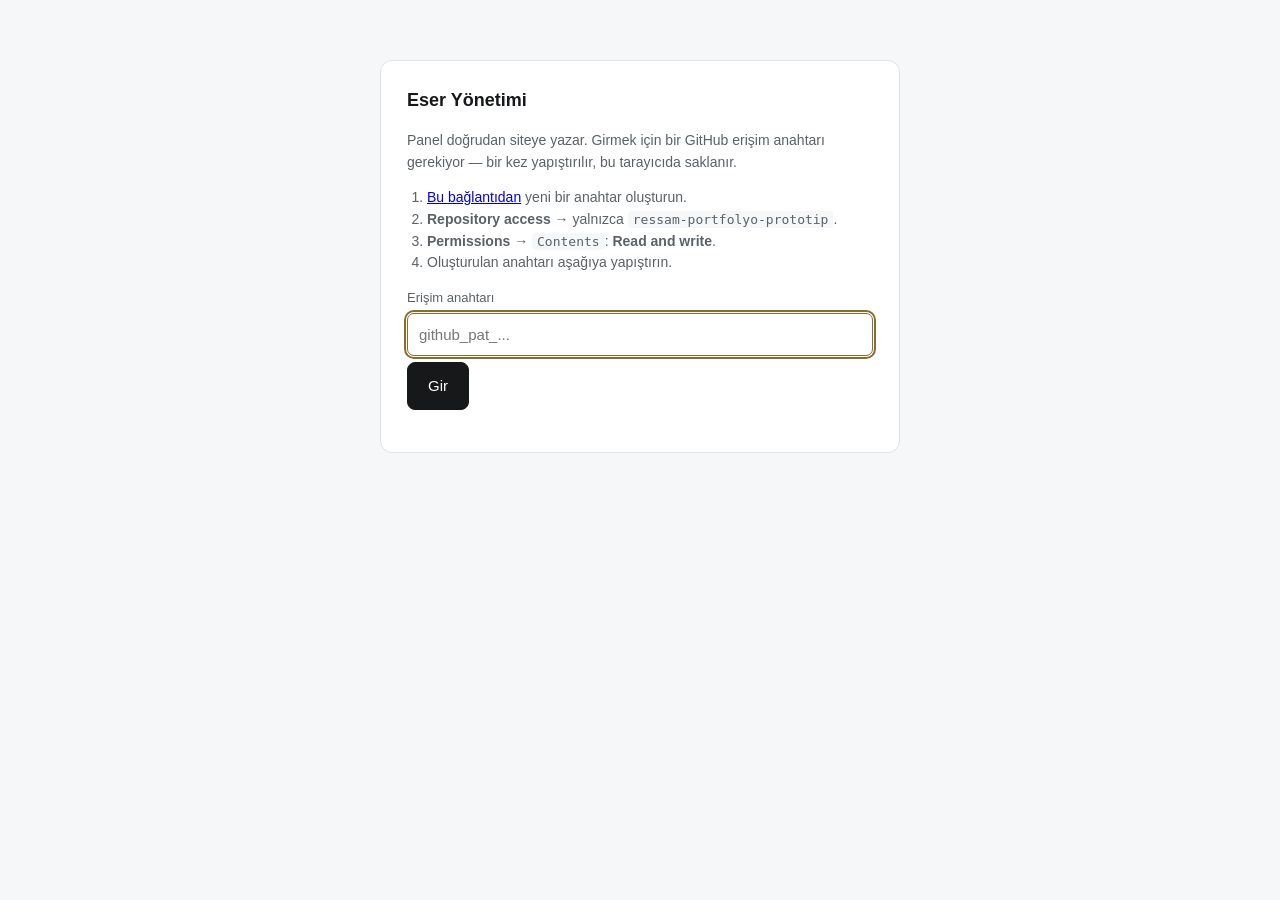
==== panel/index.html @ 83bf3ceb "Site saglam.fr adresine taşındı Ressamın kendi alan adı (LWS'de kayıtlı) GitHub Pages'e bağlandı: DN" ====
<!doctype html>
<html lang="tr">
<head>
<meta charset="utf-8">
<meta name="viewport" content="width=device-width, initial-scale=1">
<meta name="robots" content="noindex, nofollow">
<title>Eser Yönetimi — Cemal Sağlam</title>
<style>
/* ── Yönetim paneli ───────────────────────────────────────────────────────
   Bu bir araç, vitrin değil: sade, okunur, hedefleri iri. Sitenin serif
   dünyasını taklit etmiyor — burada iş yapılıyor.

   Sunucu YOK. Panel doğrudan GitHub'a yazıyor, GitHub Actions siteyi
   derleyip yayınlıyor.

   SİTEYİ BOZMAMA GÜVENCESİ: Kaydedilen veri bozuksa build.py derlemeyi
   durduruyor; Pages son başarılı yayını sunmaya devam ediyor. Yani hatalı
   bir kayıt en fazla "yayınlanmaz", asla "siteyi bozar" olmuyor. */
:root {
  --ink: #16181a; --soft: #5b6166; --line: #dfe3e6; --zemin: #f6f7f8;
  --kart: #ffffff; --vurgu: #2f6b4f; --uyari: #a3401f; --altin: #8a6d2e;
  color-scheme: light;
}
* { box-sizing: border-box; }
body {
  margin: 0; background: var(--zemin); color: var(--ink);
  font: 400 15px/1.55 -apple-system, "Segoe UI", Roboto, Helvetica, Arial, sans-serif;
  -webkit-font-smoothing: antialiased;
}
header {
  position: sticky; top: 0; z-index: 10;
  display: flex; align-items: center; gap: 14px; flex-wrap: wrap;
  padding: 14px clamp(14px, 3vw, 28px);
  background: var(--kart); border-bottom: 1px solid var(--line);
}
header h1 { font-size: 17px; font-weight: 600; margin: 0; }
header .ara { margin-left: auto; display: flex; gap: 10px; align-items: center; }
#durum { font-size: 13px; color: var(--soft); }
/* Yapim damgasi: tarayici eski surumu onbellekten sunarsa hemen belli olsun.
   Bir kez panel eski kodla acildi ve hata mesaji yaniltti. */
#surum { font-size: 11px; color: #9aa1a6; font-variant-numeric: tabular-nums; }
#durum.iyi { color: var(--vurgu); } #durum.kotu { color: var(--uyari); }

.sarmal { display: grid; grid-template-columns: 300px 1fr; gap: 0; min-height: calc(100vh - 60px); }
@media (max-width: 860px) { .sarmal { grid-template-columns: 1fr; } }

/* liste */
aside { border-right: 1px solid var(--line); background: var(--kart); padding: 14px; }
/* "Yeni eser" başlıktaydı, gözden kaçıyordu: bir eseri kaydettikten sonra
   form o eserle dolu kalıyor ve kullanıcı üstüne yazmaya başlıyordu.
   Düğme artık listenin başında, tam genişlikte ve yapışkan. */
/* BOŞ SAYFA — listenin son satırı.
   Önce bunun yerinde "Yeni eser" düğmesi vardı: basınca formu TEMİZLİYORDU.
   O bir yer değiştirme değil, bir silme işlemiydi; ne zaman ne olacağı
   belli olmuyordu. Artık boş sayfa listede duruyor: kayıtlı eserlerle
   arasında hiçbir fark yok, yalnızca henüz kaydedilmemiş. Doldurup
   kaydedince gerçek eser olur ve altında yenisi belirir. */
#liste .bos { position: sticky; bottom: 0; padding-top: 6px; background: var(--kart); }
#liste .bos button {
  border: 1px dashed var(--line); background: var(--kart); color: var(--soft);
}
#liste .bos button:hover { border-color: var(--altin); color: var(--ink); background: #fdf8ee; }
#liste .bos button[aria-current="true"] {
  border-style: solid; border-color: var(--altin); background: #fdf8ee; color: var(--ink);
}
#liste .bos .kutu {
  flex: none; width: 46px; height: 34px; border-radius: 3px;
  display: grid; place-items: center;
  border: 1px dashed var(--line); color: var(--soft);
  font-size: 17px; line-height: 1;
}
#liste .bos button[aria-current="true"] .kutu { border-color: var(--altin); color: var(--altin); }

/* Formun kipi yazıyor: "Yeni eser" mi, "Düzenleniyor: Kıyı" mı.
   Bu satır olmadan iki kip birbirinden ayırt edilemiyordu. */
#kip {
  margin: 0 0 18px; font-size: 13px; font-weight: 600;
  letter-spacing: .04em; color: var(--soft);
}
#kip b { color: var(--ink); font-weight: 600; }
#kip .rozet {
  display: inline-block; margin-right: 9px; padding: 3px 9px; border-radius: 999px;
  font-size: 11px; letter-spacing: .08em;
  background: #eef3ef; color: var(--vurgu); border: 1px solid #d3e3d9;
}
#kip.duzenleme .rozet { background: #fdf8ee; color: var(--altin); border-color: #ecdcb8; }
@media (max-width: 860px) { aside { border-right: 0; border-bottom: 1px solid var(--line); } }
#liste { list-style: none; margin: 10px 0 0; padding: 0; }
#liste li { margin-bottom: 4px; }
#liste button {
  display: flex; gap: 10px; align-items: center; width: 100%; text-align: left;
  font: inherit; padding: 8px; border: 1px solid transparent; border-radius: 8px;
  background: none; cursor: pointer;
}
#liste button:hover { background: var(--zemin); }
#liste button[aria-current="true"] { border-color: var(--altin); background: #fdf8ee; }
#liste img { width: 46px; height: 34px; object-fit: cover; border-radius: 3px; background: var(--line); }
#liste .ad { font-size: 14px; line-height: 1.2; }
#liste .yil { font-size: 12px; color: var(--soft); }

/* DURUM ROZETİ — "kaydettim ama sitede var mı?" sorusu listede cevaplanıyor.
   Ölçüt tahmin değil: yayınlanan site her derlemede eserler.json içine her
   kaydın GIT BLOB SHA'sını yazıyor, panel de aynı değeri depodan alıyor.
   Eşitse eser sitede duran sürümdür; değilse derleme henüz yetişmedi. */
#liste .rozet {
  display: inline-block; margin-top: 5px; padding: 2px 7px; border-radius: 999px;
  font-size: 10px; letter-spacing: .05em; line-height: 1.6;
  border: 1px solid transparent; white-space: nowrap;
}
#liste .r-yayin { background: #eef6f1; color: #1e6b47; border-color: #cfe5d9; }
#liste .r-bekle { background: #fdf6ec; color: #8a6410; border-color: #ecd9b8; }
#liste .r-kayit { background: #fdf1ec; color: #a3401f; border-color: #f0d2c5; }
#liste .r-bos   { background: var(--zemin); color: var(--soft); border-color: var(--line); }

/* form */
main { padding: clamp(16px, 3vw, 32px); max-width: 860px; }
fieldset { border: 1px solid var(--line); border-radius: 10px; background: var(--kart);
           padding: 18px; margin: 0 0 18px; }
legend { font-size: 12px; letter-spacing: .1em; text-transform: uppercase; color: var(--soft); padding: 0 6px; }
.satir { display: grid; grid-template-columns: repeat(auto-fit, minmax(190px, 1fr)); gap: 14px; }
label { display: block; font-size: 13px; color: var(--soft); margin-bottom: 5px; }
label .zorunlu { color: var(--uyari); }
input[type=text], input[type=password], input[type=number], select, textarea {
  width: 100%; font: inherit; padding: 9px 11px;
  border: 1px solid var(--line); border-radius: 7px; background: #fff; color: var(--ink);
}
input:focus, select:focus, textarea:focus { outline: 2px solid var(--altin); outline-offset: 1px; border-color: var(--altin); }
textarea { min-height: 76px; resize: vertical; }
.ipucu { font-size: 12px; color: var(--soft); margin-top: 5px; }

/* gorsel birakma alani */
.birak {
  border: 2px dashed var(--line); border-radius: 10px; padding: 14px;
  display: flex; gap: 14px; align-items: center; cursor: pointer;
  transition: border-color 160ms, background 160ms;
}
.birak:hover, .birak.uzerinde { border-color: var(--altin); background: #fdf8ee; }
.birak img { width: 130px; height: 96px; object-fit: contain; background: var(--zemin); border-radius: 5px; }
.birak .yazi { font-size: 13px; color: var(--soft); }
.birak input[type=file] { display: none; }

.dugmeler { display: flex; gap: 10px; flex-wrap: wrap; align-items: center; margin-top: 6px; }
button.eylem {
  font: inherit; font-weight: 500; padding: 11px 20px; border-radius: 8px;
  border: 1px solid var(--ink); background: var(--ink); color: #fff; cursor: pointer;
}
button.eylem[disabled] { opacity: .45; cursor: default; }
button.ikincil { background: #fff; color: var(--ink); }
button.tehlike { background: #fff; color: var(--uyari); border-color: #e2c3b8; margin-left: auto; }

#giris { max-width: 520px; margin: 60px auto; padding: 26px; background: var(--kart);
         border: 1px solid var(--line); border-radius: 12px; }
#giris h2 { margin-top: 0; font-size: 18px; }
#giris ol { padding-left: 20px; color: var(--soft); font-size: 14px; }
#giris code { background: var(--zemin); padding: 1px 5px; border-radius: 4px; font-size: 13px; }
.gizli { display: none !important; }

/* Olcu/gorsel oran uyarisi. Sessiz YANLIS OLCU en pahali hata: kunyede
   yazan cm koleksiyonerin okudugu bir iddia. (Once sebebi sessiz kirpmaydi;
   galeri artik kirpmiyor, uyarinin anlami degisti.) */
#oran-uyari {
  grid-column: 1 / -1; margin-top: 4px;
  padding: 12px 14px; border-radius: 8px; font-size: 13.5px; line-height: 1.5;
  background: #fdf6ec; border: 1px solid #ecd9b8; color: #6d4c14;
}
#oran-uyari b { color: #5a3d0c; }
#oran-uyari .dugmeler button { padding: 7px 13px; font-size: 13px; }

/* Kurulum penceresi — şifreli girişi PANELDEN kurmak için.
   Bunun terminalden yapılması gerekiyordu (Cloudflare hesabı, wrangler,
   dört gizli değer); kurulumun kendisi işin en zor parçası hâline gelmişti.
   Artık burada: kullanıcı adı + şifre yaz, Kur'a bas. */
#kurulum {
  border: 1px solid var(--line); border-radius: 12px; padding: 0;
  width: min(460px, 92vw); background: var(--kart); color: var(--ink);
}
#kurulum::backdrop { background: rgba(22,24,26,.42); }
#kurulum .ic { padding: 24px; }
#kurulum h3 { margin: 0 0 6px; font-size: 17px; }
#kurulum p { color: var(--soft); font-size: 13.5px; line-height: 1.6; margin: 0 0 16px; }
#kurulum label { margin-top: 12px; }
#kurulum .dugmeler { margin-top: 20px; }
#kurulum .sonuc { margin-top: 14px; font-size: 13.5px; line-height: 1.6; }
#kurulum .sonuc.iyi { color: var(--vurgu); }
#kurulum .sonuc.kotu { color: var(--uyari); }
#kurulum .not {
  margin-top: 16px; padding: 11px 13px; border-radius: 8px; font-size: 12.5px;
  line-height: 1.55; background: #fdf6ec; border: 1px solid #ecd9b8; color: #6d4c14;
}
#kurulum-ac { font-size: 13px; color: var(--soft); text-decoration: underline; cursor: pointer; }
#kurulum-ac:hover { color: var(--ink); }

#kayit-bilgi {
  margin-top: 14px; padding: 12px 14px; border-radius: 8px; font-size: 14px;
  background: #eef6f1; border: 1px solid #cfe5d9; color: #1e4d38;
}
#kayit-bilgi.kotu { background: #fdf1ec; border-color: #f0d2c5; color: #8a3618; }
#kayit-bilgi .dugmeler { margin-top: 11px; }
#kayit-bilgi button { padding: 8px 14px; font-size: 13px; }
</style>
</head>
<body>

<!-- ── giriş ───────────────────────────────────────────────────────────── -->
<section id="giris">
  <h2>Eser Yönetimi</h2>
  <p id="giris-aciklama" style="color:var(--soft);font-size:14px"></p>
  <!-- Şifreyle giriş. Sunucu kuruluysa (bkz. sunucu/OKUBENI.md) varsayılan
       yol budur: GitHub anahtarı sunucuda kalır, buraya hiç inmez. -->
  <form id="giris-sifre" class="gizli">
    <label for="kullanici">Kullanıcı adı</label>
    <input type="text" id="kullanici" autocomplete="username"
           autocapitalize="none" autocorrect="off" spellcheck="false">
    <label for="sifre" style="margin-top:13px">Şifre</label>
    <input type="password" id="sifre" autocomplete="current-password">
    <div class="dugmeler"><button type="submit" class="eylem">Gir</button></div>
  </form>

  <!-- Anahtarla giriş. Sunucu yoksa tek yol; varsa da yedek kapı olarak
       duruyor — Worker'a bir şey olursa site yönetilemez kalmasın. -->
  <form id="giris-anahtar" class="gizli">
    <ol>
      <li><a href="https://github.com/settings/personal-access-tokens/new" target="_blank" rel="noopener">Bu bağlantıdan</a> yeni bir anahtar oluşturun.</li>
      <li><b>Repository access</b> → yalnızca <code>ressam-portfolyo-prototip</code>.</li>
      <li><b>Permissions</b> → <code>Contents</code>: <b>Read and write</b>.</li>
      <li>Oluşturulan anahtarı aşağıya yapıştırın.</li>
    </ol>
    <label for="jeton">Erişim anahtarı</label>
    <input type="text" id="jeton" placeholder="github_pat_..." autocomplete="off" spellcheck="false">
    <div class="dugmeler"><button type="submit" class="eylem">Gir</button></div>
  </form>

  <div id="giris-hata" class="ipucu" style="color:var(--uyari)"></div>
  <p class="ipucu" style="margin-top:16px"><a href="#" id="kip-degis"></a></p>
</section>

<!-- ── panel ───────────────────────────────────────────────────────────── -->
<div id="panel" class="gizli">
<header>
  <h1>Eser Yönetimi</h1>
  <div class="ara">
    <span id="surum" title="Yüklü panel sürümü">__YAPIM__</span>
    <span id="durum"></span>
    <a id="kurulum-ac" class="gizli" href="#">Şifreli giriş kur</a>
    <button class="eylem ikincil" id="cik">Çık</button>
  </div>
</header>

<dialog id="kurulum">
  <form class="ic" method="dialog" id="kurulum-form">
    <h3>Şifreli giriş kur</h3>
    <p>Bundan sonra panele <b>kullanıcı adı ve şifreyle</b> girilir; erişim
       anahtarı istenmez. Anahtar şifrelenip sitenin yanında saklanır, çözmek
       için şifre gerekir.</p>

    <label for="k-kullanici">Kullanıcı adı</label>
    <input type="text" id="k-kullanici" autocomplete="off" autocapitalize="none"
           spellcheck="false" placeholder="cemalsaglam">

    <label for="k-sifre">Şifre</label>
    <input type="password" id="k-sifre" autocomplete="new-password">

    <label for="k-sifre2">Şifre (tekrar)</label>
    <input type="password" id="k-sifre2" autocomplete="new-password">

    <div class="not">Bu şifreyi bilen siteye eser ekleyebilir, silebilir.
      Kısa gösterimler için <code>demo1234</code> yeter; işi devrederken
      dört beş kelimelik bir parola kullanın.</div>

    <div class="dugmeler">
      <button type="submit" class="eylem" id="k-kur">Kur ve yayınla</button>
      <button type="button" class="eylem ikincil" id="k-kapat">Vazgeç</button>
    </div>
    <div class="sonuc" id="k-sonuc"></div>
  </form>
</dialog>

<div class="sarmal">
  <aside>
    <div class="ipucu" id="liste-basligi">Eserler</div>
    <ul id="liste"></ul>
  </aside>

  <main>
    <form id="form" autocomplete="off">
      <h2 id="kip"></h2>
      <fieldset>
        <legend>Görseller</legend>
        <div class="satir">
          <div>
            <label>Eser görseli <span class="zorunlu">*</span></label>
            <label class="birak" id="birak-eser">
              <img id="onizleme-eser" alt="">
              <span class="yazi">Fotoğrafı buraya sürükleyin<br>ya da tıklayıp seçin</span>
              <input type="file" id="dosya-eser" accept="image/*">
            </label>
            <div class="ipucu">Düz reprodüksiyon. Galeride, ana sayfada ve künyede bu
              kullanılır; kırpılmadan, kendi oranında.</div>
          </div>
          <div>
            <label>Ortam görseli</label>
            <label class="birak" id="birak-ortam">
              <img id="onizleme-ortam" alt="">
              <span class="yazi">İsteğe bağlı<br>Smartist maketi</span>
              <input type="file" id="dosya-ortam" accept="image/*">
            </label>
            <div class="ipucu">Eserin ev ortamındaki hâli — Smartist maketi.
              <b>Artık yalnızca menü önizlemesinde ve "Bütün eserler" kartında</b>
              görünüyor; galeri ızgarası düz tablo gösteriyor (müşteri kararı).
              Kırpılmaz, olduğu gibi durur; en iyi duran oran <b>yatay ya da kare</b>
              (16:9, 1:1). Dikey de çalışır, yalnızca küçük kalır.
              <b>Ücretsiz sürüm filigran basıyor</b>, siteye öyle çıkar. Video dışa
              aktarımları yüklenemez.</div>
          </div>
        </div>
      </fieldset>

      <fieldset>
        <legend>Künye</legend>
        <div class="satir">
          <div style="grid-column:1/-1">
            <label for="baslik">Eser adı <span class="zorunlu">*</span></label>
            <input type="text" id="baslik" required>
            <div class="ipucu">Bu ad hiçbir dilde çevrilmez — bir isimdir. Yabancı dillerde altına açıklayıcı karşılığı düşer.</div>
          </div>
          <div>
            <label for="seri">Seri <span class="zorunlu">*</span></label>
            <select id="seri" required></select>
          </div>
          <div>
            <label for="yil">Yıl</label>
            <input type="number" id="yil" min="1900" max="2100" required>
          </div>
          <div>
            <label for="yukseklik">Yükseklik (cm)</label>
            <input type="number" id="yukseklik" min="1" max="1000" required>
          </div>
          <div>
            <label for="genislik">Genişlik (cm)</label>
            <input type="number" id="genislik" min="1" max="1000" required>
          </div>
          <div>
            <label for="durumu">Durum</label>
            <select id="durumu" required></select>
          </div>
          <div id="oran-uyari" class="gizli"></div>
          <div>
            <label for="yer">Galeride sırası</label>
            <select id="yer"></select>
            <div class="ipucu">Galeri ızgarasında kaçıncı sırada duracağı. Numaraları panel
              kendisi veriyor — iki eser aynı sıraya düşemez. (Eskiden 3B sergi
              duvarındaki yeriydi; o sayfa kalktı, sıra galeride geçerli.)</div>
          </div>
        </div>
      </fieldset>

      <fieldset id="alan-koleksiyon">
        <legend>Koleksiyon</legend>
        <div class="satir">
          <div><label for="kol-ad">Koleksiyon adı</label><input type="text" id="kol-ad"></div>
          <div><label for="kol-yil">Edinme yılı</label><input type="number" id="kol-yil" min="1900" max="2100"></div>
        </div>
        <div class="ipucu">Yalnızca durum “koleksiyonda” ya da “ayrıldı” ise doldurun.</div>
      </fieldset>

      <fieldset>
        <legend>Sanatçı notu</legend>
        <div>
          <label for="not-tr">Türkçe</label>
          <textarea id="not-tr"></textarea>
        </div>
        <div class="satir" style="margin-top:14px">
          <div>
            <label for="not-en">İngilizce</label>
            <textarea id="not-en"></textarea>
            <label for="gloss-en" style="margin-top:10px">Eser adının İngilizce karşılığı</label>
            <input type="text" id="gloss-en" placeholder="örn. The Ridge">
          </div>
          <div>
            <label for="not-fr">Fransızca</label>
            <textarea id="not-fr"></textarea>
            <label for="gloss-fr" style="margin-top:10px">Eser adının Fransızca karşılığı</label>
            <input type="text" id="gloss-fr" placeholder="örn. La crête">
          </div>
        </div>
      </fieldset>

      <div class="dugmeler">
        <button type="submit" class="eylem" id="kaydet">Kaydet ve yayınla</button>
        <button type="button" class="eylem ikincil" id="vazgec">Vazgeç</button>
        <button type="button" class="eylem tehlike gizli" id="sil">Eseri sil</button>
      </div>
      <div id="kayit-bilgi" class="gizli"></div>
    </form>
  </main>
</div>
</div>

<script>
'use strict';
const DEPO = 'srdrakncix/ressam-portfolyo-prototip';
const ESER_YOL = 'icerik/eserler';
const GORSEL_YOL = 'icerik/gorseller';
const SITE = 'https://saglam.fr';
const EN_BUYUK = 2000;          // yuklenen fotograf bu boyuta indirilir

const $ = (s) => document.querySelector(s);
/* İKİ GİRİŞ YOLU:
   - oturum : giriş sunucusundan alınan süreli jeton (kullanıcı adı + şifre).
              GitHub anahtarı sunucuda kalıyor, buraya hiç inmiyor.
   - jeton  : GitHub anahtarının kendisi (geliştirici yolu / sunucu yoksa).
   Aynı anda yalnızca biri dolu olur. */
let SUNUCU = '';
let oturum = '';
let jeton = '';
let panelAcik = false;      /* giris ekrani gecildi mi */
let kilit = null;           /* panel/kilit.json — sunucusuz sifreli giris */
let secenekler = { seriler: [], durumlar: [] };
let eserler = [];               // {slug, sha, veri}
let acikSlug = null;            // duzenlenen eser (yeni ise null)
let yeniEserDosya = null, yeniOrtamDosya = null;
/* Seçilen dosyanın önizleme adresi. Serbest bırakılmazsa her yükleme
   tarayıcıda bir kopya bırakıyordu; ayrıca eserler arasında gezinirken
   bir öncekinin fotoğrafı ekranda kalabiliyordu. */
let onizURL = { eser: '', ortam: '' };
/* Bu oturumda kaydedilen eserler: sitedeki görselleri henüz eski, önbellek
   kırılmadan düzenlemeye dönünce ESKİ fotoğraf geliyordu. */
const tazelenen = {};
/* Formda kaydedilmemiş bir şey var mı. Geçişler bunun için soruyor. */
let kirli = false;
/* Sitede DURAN sürüm: {slug: git blob sha}. null = okunamadı (yerelde açılmış
   ya da site henüz yayınlanmamış). */
let yayindaki = null;

/* ── GitHub ────────────────────────────────────────────────────────────── */
async function gh(yol, secim = {}) {
  /* Sondaki egik cizgi onemli: .../repos/sahip/depo/ adresi tarayicida
     "Failed to fetch" ile dusuyor (olculdu — ayni istek egik cizgisiz
     HTTP 401 donuyor, yani sunucuya ulasiyor). Bos yol icin egik cizgi
     eklenmemeli. */
  let adres, basliklar;
  if (oturum) {
    /* Sunucu yolu. GitHub'a özgü başlıklar GÖNDERİLMİYOR: CORS ön-uçuşunda
       izinli başlık listesi Authorization + Content-Type ile sınırlı, onları
       eklemek isteği kapıda düşürür. Sunucu kendi tarafında ekliyor. */
    adres = SUNUCU + (yol ? '/gh/' + yol : '/gh');
    basliklar = { Authorization: 'Bearer ' + oturum, 'Content-Type': 'application/json' };
  } else {
    const taban = 'https://api.github.com/repos/' + DEPO;
    adres = yol ? taban + '/' + yol : taban;
    basliklar = {
      Authorization: 'Bearer ' + jeton,
      Accept: 'application/vnd.github+json',
      'X-GitHub-Api-Version': '2022-11-28',
    };
  }
  let y;
  try {
    y = await fetch(adres, {
    ...secim,
    headers: { ...basliklar, ...(secim.headers || {}) },
    });
  } catch (e) {
    /* Ag katmani hatasi: yanlis adres, engelleyici eklenti ya da baglanti.
       Yetki hatasindan ayirt edilebilsin diye ayri mesaj. */
    throw new Error("GitHub sunucusuna ulasilamadi (" + e.message + "). " +
                    "Baglantinizi ve reklam engelleyici eklentileri kontrol edin.");
  }
  if (!y.ok) {
    const m = await y.text();
    /* Sunucu yolunda 401 = oturum süresi doldu. Kullanıcıyı belirsiz bir
       hatayla baş başa bırakmak yerine doğrudan giriş ekranına al. */
    if (oturum && y.status === 401 && panelAcik)
      cikis('Oturum süresi doldu, tekrar girin.');
    throw new Error(y.status + ' ' + (m.slice(0, 180) || y.statusText));
  }
  return y.status === 204 ? null : y.json();
}

/* TEK COMMIT: bir kaydetme = bir commit = bir derleme.
   Eskiden her dosya ayri yaziliyordu (gorsel, ortam, kunye) — uc commit, uc
   derleme kuyrugu ve arada siteyi yarim goren bir an. Git Data API ile hepsi
   tek agacta: ya tamami yayina girer ya hicbiri. */
async function tekCommit(dosyalar, mesaj) {
  const ref = await gh('git/ref/heads/main');
  const eski = ref.object.sha;
  const temel = await gh('git/commits/' + eski);

  const girdiler = [];
  for (const d of dosyalar) {
    let bsha = null;                    // null = bu yolu agactan sil
    if (!d.sil) {
      const govde = ('base64' in d)
        ? { content: d.base64, encoding: 'base64' }
        : { content: d.metin, encoding: 'utf-8' };
      bsha = (await gh('git/blobs', { method: 'POST', body: JSON.stringify(govde) })).sha;
    }
    girdiler.push({ path: d.yol, mode: '100644', type: 'blob', sha: bsha });
  }

  const agac = await gh('git/trees', { method: 'POST', body: JSON.stringify(
    { base_tree: temel.tree.sha, tree: girdiler }) });
  const yeni = await gh('git/commits', { method: 'POST', body: JSON.stringify(
    { message: mesaj, tree: agac.sha, parents: [eski] }) });
  await gh('git/refs/heads/main', { method: 'PATCH', body: JSON.stringify({ sha: yeni.sha }) });
  return yeni.sha;
}

/* Baslik ve slug dogrudan innerHTML'e giriyordu; tirnak iceren bir eser adi
   listeyi bozardi. */
function kacir(x) {
  return String(x == null ? '' : x).replace(/[&<>"]/g, (c) =>
    ({ '&': '&amp;', '<': '&lt;', '>': '&gt;', '"': '&quot;' }[c]));
}

/* ── yardimcilar ───────────────────────────────────────────────────────── */
function slugla(s) {
  const tr = { 'ı': 'i', 'İ': 'i', 'ş': 's', 'Ş': 's', 'ğ': 'g', 'Ğ': 'g',
               'ü': 'u', 'Ü': 'u', 'ö': 'o', 'Ö': 'o', 'ç': 'c', 'Ç': 'c' };
  return String(s).split('').map((c) => tr[c] || c).join('')
    .normalize('NFKD').replace(/[̀-ͯ]/g, '')
    .replace(/[^A-Za-z0-9]+/g, '-').replace(/^-+|-+$/g, '').toLowerCase();
}

/* Fotograf tarayicida kucultuluyor: telefon fotografi 8 MB gelebiliyor ve
   depoyu sisiriyor. 2000 px yeterli — site zaten 1686 px uretiyor. */
async function kucult(dosya) {
  const bmp = await createImageBitmap(dosya);
  const k = Math.min(1, EN_BUYUK / Math.max(bmp.width, bmp.height));
  const c = document.createElement('canvas');
  c.width = Math.round(bmp.width * k);
  c.height = Math.round(bmp.height * k);
  c.getContext('2d').drawImage(bmp, 0, 0, c.width, c.height);
  const blob = await new Promise((r) => c.toBlob(r, 'image/webp', 0.88));
  bmp.close && bmp.close();
  return blob;
}

function base64le(blob) {
  return new Promise((c, h) => {
    const f = new FileReader();
    f.onload = () => c(String(f.result).split(',')[1]);
    f.onerror = h;
    f.readAsDataURL(blob);
  });
}

function onizBirak(hangi) {
  if (!onizURL[hangi]) return;
  try { URL.revokeObjectURL(onizURL[hangi]); } catch (e) {}
  onizURL[hangi] = '';
}

/* Sitedeki görselin adresi. Bu oturumda kaydedilmişse önbellek kırılıyor —
   yoksa yeni yüklenen fotoğraf yerine eskisi görünüyor. */
function varlikAdresi(ad, slug) {
  return SITE + '/assets/' + ad + '.webp' +
         (tazelenen[slug] ? '?v=' + tazelenen[slug] : '');
}

function kipYaz(slug) {
  const k = $('#kip');
  if (!k) return;
  if (slug) {
    const e = eserler.find((x) => x.slug === slug);
    k.className = 'duzenleme';
    k.innerHTML = '<span class="rozet">DÜZENLENİYOR</span><b>' +
                  kacir(e ? e.veri.baslik : slug) + '</b>';
  } else {
    k.className = '';
    k.innerHTML = '<span class="rozet">BOŞ SAYFA</span>Doldurup kaydedin; ' +
                  'listenin sonunda yenisi açılır.';
  }
}

function durumYaz(m, sinif) {
  const d = $('#durum');
  d.textContent = m || '';
  d.className = sinif || '';
}

/* Kaydetme bittiğinde bir sonraki adım belli olsun: form o eserle dolu
   kalıyor (ne kaydettiğini görebilesin diye), ama buradan tek tıkla boş
   forma geçiliyor. */
function bitisDugmesi() {
  const b = $('#kayit-bilgi');
  if (!b || b.querySelector('.dugmeler')) return;
  const kutu = document.createElement('div');
  kutu.className = 'dugmeler';
  const dg = document.createElement('button');
  dg.type = 'button';
  dg.className = 'eylem ikincil';
  dg.textContent = '＋ Başka bir eser ekle';
  dg.addEventListener('click', () => gecis(null));
  kutu.appendChild(dg);
  b.appendChild(kutu);
}

function bilgiYaz(m, kotu) {
  const b = $('#kayit-bilgi');
  b.innerHTML = m;
  b.classList.remove('gizli');
  b.classList.toggle('kotu', !!kotu);
}

/* ── yukleme ───────────────────────────────────────────────────────────── */
/* Yayınlanan sitenin parmak izleri. yayinla.py her derlemede yazıyor. */
async function yayindakileriOku() {
  try {
    const y = await fetch('../eserler.json?t=' + Date.now(), { cache: 'no-store' });
    yayindaki = y.ok ? await y.json() : null;
  } catch (e) { yayindaki = null; }
}

/* Bir eserin durumu: kaydedilmemiş / yayında / yayınlanıyor. */
function durumRozeti(e) {
  if (e.slug === acikSlug && kirli) return ['r-kayit', 'KAYDEDİLMEDİ'];
  if (!yayindaki) return ['r-bekle', 'KAYDEDİLDİ'];
  return yayindaki[e.slug] === e.sha ? ['r-yayin', 'YAYINDA']
                                     : ['r-bekle', 'YAYINLANIYOR'];
}

async function eserleriYukle() {
  durumYaz('Yükleniyor…');
  await yayindakileriOku();
  let liste = [];
  try {
    liste = await gh('contents/' + ESER_YOL);
  } catch (e) {
    if (!String(e).includes('404')) throw e;
  }
  const json = liste.filter((f) => f.name.endsWith('.json'));
  eserler = await Promise.all(json.map(async (f) => {
    const y = await fetch(f.download_url, { cache: 'no-store' });
    return { slug: f.name.replace(/\.json$/, ''), sha: f.sha, veri: await y.json() };
  }));
  eserler.sort((a, b) => (a.veri.sira || 999) - (b.veri.sira || 999));
  listeCiz();
  durumYaz(eserler.length + ' eser', 'iyi');
}

function listeCiz() {
  const u = $('#liste');
  u.innerHTML = '';
  eserler.forEach((e, i) => {
    const li = document.createElement('li');
    const b = document.createElement('button');
    b.type = 'button';
    b.setAttribute('aria-current', String(e.slug === acikSlug));
    /* Numara listede DURUYOR: duvardaki sirayi gormeden "nereye asilsin"
       secmek korlemesine oluyordu. */
    b.innerHTML = '<img src="' + SITE + '/assets/' + kacir(e.slug) + '.webp" alt="" loading="lazy">' +
      '<span><span class="ad">' + (i + 1) + '. ' + kacir(e.veri.baslik) + '</span><br>' +
      '<span class="yil">' + kacir(e.veri.yil || '') + ' · ' + (e.veri.olcu ? kacir(e.veri.olcu.yukseklik_cm + '×' + e.veri.olcu.genislik_cm + ' cm') : '') + '</span>' +
      '<br><span class="rozet ' + durumRozeti(e)[0] + '">' + durumRozeti(e)[1] + '</span></span>';
    b.addEventListener('click', () => gecis(e.slug));
    li.appendChild(b);
    u.appendChild(li);
  });

  /* Listenin son satırı HER ZAMAN boş sayfa. Kayıtlı eserlerden tek farkı
     henüz kaydedilmemiş olması; aralarında gezinmek aynı şey. */
  const li = document.createElement('li');
  li.className = 'bos';
  const b = document.createElement('button');
  b.type = 'button';
  b.setAttribute('aria-current', String(acikSlug === null));
  const bosRozet = (acikSlug === null && kirli)
    ? '<span class="rozet r-kayit">KAYDEDİLMEDİ</span>'
    : '<span class="rozet r-bos">BOŞ SAYFA</span>';
  b.innerHTML = '<span class="kutu">＋</span>' +
    '<span><span class="ad">' + (eserler.length + 1) + '. Yeni eser</span><br>' +
    bosRozet + '</span>';
  b.addEventListener('click', () => gecis(null));
  li.appendChild(b);
  u.appendChild(li);

  yerleriKur();
}

/* GEÇİŞ — eserler ve boş sayfa arasında dolaşmanın tek kapısı.
   Hiçbir geçiş "temizleme" değil; yalnızca yer değiştirme. Kaydedilmemiş
   bir şey varsa sessizce kaybolmasın diye önce soruluyor. */
function gecis(slug) {
  if (kirli && !confirm('Bu sayfada kaydedilmemiş değişiklikler var. Kaydetmeden geçilsin mi?')) return;
  if (slug) formaDoldur(slug); else bosSayfa();
}

/* Sira listesi: numaraya gore, esitlikte slug'a gore. Depoda ayni numaradan
   iki tane bulunabiliyor (elle duzenleme, eski kayitlar); sonuc yine de
   kararli olsun. */
function sirala(liste) {
  return liste.slice().sort((a, b) =>
    ((a.veri.sira || 999) - (b.veri.sira || 999)) || a.slug.localeCompare(b.slug));
}

/* KULLANICI NUMARA YAZMIYOR, YER SECIYOR.
   Elle numara yazilinca iki esere ayni numara dusebiliyordu ve esitlik
   alfabeye kaliyordu — "asd" hicbir sey yazilmadan 3. siraya oturmustu.
   Artik secim "nereye", numaralari kaydederken panel 1..N diye kendisi
   veriyor. */
function yerleriKur() {
  const alan = $('#yer');
  if (!alan) return;
  const digerleri = sirala(eserler.filter((e) => e.slug !== acikSlug));
  const secenek = [];
  if (acikSlug && eserler.some((e) => e.slug === acikSlug))
    secenek.push(['ayni', 'Yerinde kalsın']);
  secenek.push(['son', 'En sona (' + (digerleri.length + 1) + '.)']);
  secenek.push(['bas', 'En başa (1.)']);
  digerleri.forEach((e, i) => secenek.push(
    ['once:' + e.slug, (i + 1) + '. sıraya — “' + e.veri.baslik + '” önüne']));
  alan.innerHTML = secenek.map((o) =>
    '<option value="' + kacir(o[0]) + '">' + kacir(o[1]) + '</option>').join('');
  alan.value = secenek[0][0];
}

/* Secime gore eserlerin NIHAI sirasi (slug dizisi). Numaralar bundan turuyor. */
function hedefDizi(slug) {
  const digerleri = sirala(eserler.filter((e) => e.slug !== slug)).map((e) => e.slug);
  const secim = ($('#yer') || {}).value || 'son';
  if (secim === 'ayni' && eserler.some((e) => e.slug === slug))
    return sirala(eserler).map((e) => e.slug);
  if (secim === 'bas') return [slug].concat(digerleri);
  if (secim.indexOf('once:') === 0) {
    const i = digerleri.indexOf(secim.slice(5));
    if (i >= 0) {
      const d = digerleri.slice();
      d.splice(i, 0, slug);
      return d;
    }
  }
  return digerleri.concat(slug);
}

/* ── form ──────────────────────────────────────────────────────────────── */
function secenekleriKur() {
  $('#seri').innerHTML = secenekler.seriler
    .map((s) => '<option value="' + s.anahtar + '">' + s.ad + '</option>').join('');
  $('#durumu').innerHTML = secenekler.durumlar
    .map((s) => '<option value="' + s.anahtar + '">' + s.ad + '</option>').join('');
}

/* BOŞ SAYFAYA GEÇ. Bir silme işlemi değil: listenin son satırındaki henüz
   kaydedilmemiş sayfayı açıyor. bilgi_kalsin, kaydetmenin hemen ardından
   çağrıldığında "yayında" kutusunu ayakta tutuyor. */
function bosSayfa(bilgi_kalsin) {
  acikSlug = null;
  eserOrani = 0;
  $('#oran-uyari').classList.add('gizli');
  yeniEserDosya = yeniOrtamDosya = null;
  onizBirak('eser'); onizBirak('ortam');
  $('#form').reset();
  $('#dosya-eser').value = '';
  $('#dosya-ortam').value = '';
  $('#onizleme-eser').removeAttribute('src');
  $('#onizleme-ortam').removeAttribute('src');
  $('#yil').value = new Date().getFullYear();
  $('#sil').classList.add('gizli');
  if (!bilgi_kalsin) $('#kayit-bilgi').classList.add('gizli');
  kirli = false;
  kipYaz(null);
  listeCiz();
  window.scrollTo(0, 0);      // telefonda form listenin altında
}

/* onizleme_kalsin: kaydetmenin hemen ardından çağrıldığında yerel önizleme
   korunuyor. Yoksa sitedeki görsel isteniyor — ki yeni eserde o dosya daha
   yayına girmemiş olur ve kırık resim çıkardı. */
function formaDoldur(slug, onizleme_kalsin) {
  const e = eserler.find((x) => x.slug === slug);
  if (!e) return;
  const v = e.veri;
  acikSlug = slug;
  yeniEserDosya = yeniOrtamDosya = null;
  if (!onizleme_kalsin) { onizBirak('eser'); onizBirak('ortam'); }
  $('#baslik').value = v.baslik || '';
  $('#seri').value = v.seri || '';
  $('#yil').value = v.yil || '';
  $('#yukseklik').value = (v.olcu || {}).yukseklik_cm || '';
  $('#genislik').value = (v.olcu || {}).genislik_cm || '';
  $('#durumu').value = v.durum || 'satilik';
  $('#kol-ad').value = (v.koleksiyon || {}).ad || '';
  $('#kol-yil').value = (v.koleksiyon || {}).yil || '';
  $('#not-tr').value = (v['not'] || {}).tr || '';
  $('#not-en').value = (v['not'] || {}).en || '';
  $('#not-fr').value = (v['not'] || {}).fr || '';
  $('#gloss-en').value = (v.gloss || {}).en || '';
  $('#gloss-fr').value = (v.gloss || {}).fr || '';
  if (!onizleme_kalsin) {
    $('#onizleme-eser').src = varlikAdresi(slug, slug);
    if (v.ortam_gorseli) $('#onizleme-ortam').src = varlikAdresi('ortam-' + slug, slug);
    else $('#onizleme-ortam').removeAttribute('src');
  }
  $('#sil').classList.remove('gizli');
  if (!onizleme_kalsin) $('#kayit-bilgi').classList.add('gizli');
  kirli = false;
  kipYaz(slug);
  listeCiz();
  window.scrollTo(0, 0);
}

function birakKur(kutuId, girisId, onizId, ata, hangi) {
  const kutu = $(kutuId), giris = $(girisId), oniz = $(onizId);
  const al = (d) => {
    if (!d || !d.type.startsWith('image/')) return;
    ata(d);
    onizBirak(hangi);
    onizURL[hangi] = URL.createObjectURL(d);
    oniz.src = onizURL[hangi];
  };
  giris.addEventListener('change', () => al(giris.files[0]));
  ['dragenter', 'dragover'].forEach((t) => kutu.addEventListener(t, (e) => {
    e.preventDefault(); kutu.classList.add('uzerinde');
  }));
  ['dragleave', 'drop'].forEach((t) => kutu.addEventListener(t, (e) => {
    e.preventDefault(); kutu.classList.remove('uzerinde');
  }));
  kutu.addEventListener('drop', (e) => al(e.dataTransfer.files[0]));
}

/* ── yayın takibi ──────────────────────────────────────────────────────────
   "Panelden ekledim ama sitede göremiyorum" sorusunu ortadan kaldırmak için
   panel, yayın gerçekten inene kadar bekliyor ve sonunda esere DOĞRUDAN
   bağlantı veriyor. Ölçüt tahmin değil: yayınlanan sergi.html'in ETag'i
   değişince yeni derleme sunuluyor demektir. Panel siteyle aynı adreste
   durduğu için bunun için ek bir yetki gerekmiyor. */
async function sayfaDamgasi() {
  /* Sorgu dizesi ONEMLI: Pages'in onunde 10 dakikalik bir onbellek var,
     cache:'no-store' yalnizca tarayiciyi atlatiyor. Benzersiz adres CDN'i
     de atlatiyor, yoksa yayin inmisken panel dakikalarca bekliyor. */
  const t = '?t=' + Date.now();
  try {
    const y = await fetch('../yayin.json' + t, { cache: 'no-store' });
    if (y.ok) return (await y.json()).zaman || '';
  } catch (e) { /* eski yayinda bu dosya yok; asagi dus */ }
  try {
    const y = await fetch('../galeri/' + t, { method: 'HEAD', cache: 'no-store' });
    if (y.ok) return y.headers.get('etag') || y.headers.get('last-modified') || '';
  } catch (e) { /* yerelde acilmis olabilir */ }
  return '';
}

async function yayiniIzle(onceki, slug, baslik, dugmeGoster) {
  const kayit = '<a href="https://github.com/' + DEPO +
                '/actions" target="_blank" rel="noopener">yayın kaydı</a>';
  if (!onceki) {         // panel yerelde açılmış: bekleyecek bir şey yok
    bilgiYaz('Kaydedildi. Site birkaç dakika içinde güncellenir — ' + kayit + '.');
    if (dugmeGoster) bitisDugmesi();
    return;
  }
  for (let i = 0; i < 80; i++) {
    bilgiYaz('Kaydedildi. Site derleniyor… <small>(' + (i * 6) + ' sn · ' + kayit + ')</small>');
    await new Promise((r) => setTimeout(r, 6000));
    const simdi = await sayfaDamgasi();
    if (simdi && simdi !== onceki) {
      const nerede = slug
        ? ' <a href="' + SITE + '/galeri/#/eser/' + encodeURIComponent(slug) +
          '" target="_blank" rel="noopener">Duvarda gör</a> · ' +
          '<a href="' + SITE + '/#/eser/' + encodeURIComponent(slug) +
          '" target="_blank" rel="noopener">eser sayfası</a>'
        : ' <a href="' + SITE + '/galeri/" target="_blank" rel="noopener">Sergi duvarını aç</a>';
      bilgiYaz('<b>Yayında.</b> ' + kacir(baslik) + ' sitede.' + nerede);
      if (dugmeGoster) bitisDugmesi();
      await yayindakileriOku();     // rozetler tazelensin
      listeCiz();
      return;
    }
  }
  bilgiYaz('Kaydedildi ama yayın sekiz dakikadan uzun sürdü. ' + kayit + ' sayfasına bakın.', true);
  if (dugmeGoster) bitisDugmesi();
}

/* ── ölçü / görsel oranı denetimi ─────────────────────────────────────────
   ARTIK KIRPMA YOK: galeri kutusunu görselin kendisi belirliyor (sergi.html
   .tuval), duvar/oda kurgusu da kalktı. Yani uyuşmazlık ekranda bir şey
   bozmuyor.
   Uyarı yine de duruyor, çünkü anlamı değişti: uyuşmazlık artık "eser
   kırpılacak" değil, "SAYILARDAN BİRİ YANLIŞ" demek. Ölçü satırı
   koleksiyonerin okuduğu bir iddia; yanlış cm sessiz kalmamalı.
   Gerçek örnek: müşteri sekiz ölçüyü verdi, yedisi fotoğrafla %1 içinde
   uyuştu, biri %16 saptı — o eserin ya ölçüsü yanlış yazılmış ya fotoğrafı
   kırpılmış. Bu kutu (ve derlemedeki ikizi) onu yakaladı. */
let eserOrani = 0;

function oranMetni(r) {
  return r >= 1 ? r.toFixed(2).replace('.', ',') + ':1'
                : '1:' + (1 / r).toFixed(2).replace('.', ',');
}

function oranDenetle() {
  const kutu = $('#oran-uyari');
  if (!kutu) return;
  const yuk = Number($('#yukseklik').value), gen = Number($('#genislik').value);
  if (!eserOrani || !yuk || !gen) return kutu.classList.add('gizli');
  const girilen = gen / yuk;
  if (Math.abs(girilen - eserOrani) / eserOrani <= 0.03)
    return kutu.classList.add('gizli');

  const oGen = Math.max(1, Math.round(yuk * eserOrani));
  const oYuk = Math.max(1, Math.round(gen / eserOrani));
  kutu.classList.remove('gizli');
  kutu.innerHTML =
    '<b>Ölçü fotoğrafla uyuşmuyor.</b> Fotoğrafın oranı ' + oranMetni(eserOrani) +
    ', girdiğiniz ölçü ' + yuk + ' × ' + gen + ' cm (' + oranMetni(girilen) + '). ' +
    'Sitede eser <b>kırpılmaz</b> — kutu fotoğrafın kendi oranında. Ama ' +
    'sayılardan biri yanlış: ya ölçü, ya kırpılmış bir fotoğraf. Künyede ' +
    'yazan cm, koleksiyonerin okuduğu bir iddia.' +
    '<div class="dugmeler" style="margin-top:9px">' +
    '<button type="button" class="eylem ikincil" id="oran-g">Genişlik ' + oGen + ' cm olsun</button>' +
    '<button type="button" class="eylem ikincil" id="oran-y">Yükseklik ' + oYuk + ' cm olsun</button>' +
    '</div>';
  $('#oran-g').onclick = () => { $('#genislik').value = oGen; oranDenetle(); };
  $('#oran-y').onclick = () => { $('#yukseklik').value = oYuk; oranDenetle(); };
}

/* ── kaydetme ──────────────────────────────────────────────────────────── */
async function kaydet(olay) {
  olay.preventDefault();
  const baslik = $('#baslik').value.trim();
  if (!baslik) return bilgiYaz('Eser adı boş olamaz.', true);

  const slug = acikSlug || slugla(baslik);
  if (!slug) return bilgiYaz('Eser adından geçerli bir dosya adı üretilemedi.', true);
  if (!acikSlug && eserler.some((e) => e.slug === slug))
    return bilgiYaz('Bu adda bir eser zaten var. Adı değiştirin ya da soldan seçip düzenleyin.', true);
  if (!acikSlug && !yeniEserDosya)
    return bilgiYaz('Eser görseli zorunlu.', true);

  const dugme = $('#kaydet');
  dugme.disabled = true;
  try {
    const mevcut = eserler.find((e) => e.slug === slug);

    /* Numaralar burada veriliyor: seçilen yere göre 1..N. Sırası değişen
       komşular da aynı commit'te güncelleniyor, yoksa aradaki numaralar
       çakışıp beklenmedik bir yere düşüyor. */
    const numara = {};
    hedefDizi(slug).forEach((x, i) => { numara[x] = i + 1; });

    const dosyalar = [];

    if (yeniEserDosya) {
      bilgiYaz('Eser görseli hazırlanıyor…');
      dosyalar.push({ yol: GORSEL_YOL + '/' + slug + '.webp',
                      base64: await base64le(await kucult(yeniEserDosya)) });
      /* Eski dosya adı farklıysa (ör. .jpg ile içeri alınmış bir eser)
         yerine .webp geliyor ve eskisi yetim kalıyor. Aynı commit'te
         gidiyor — silme yalnızca KAYITTA YAZAN ad için yapılıyor, yani
         var olduğunu bildiğimiz dosya için. */
      const eskiGorsel = mevcut && mevcut.veri.gorsel;
      if (eskiGorsel && eskiGorsel !== slug + '.webp')
        dosyalar.push({ yol: GORSEL_YOL + '/' + eskiGorsel, sil: true });
    }
    let ortamAd = mevcut ? (mevcut.veri.ortam_gorseli || '') : '';
    if (yeniOrtamDosya) {
      bilgiYaz('Ortam görseli hazırlanıyor…');
      ortamAd = 'ortam-' + slug + '.webp';
      dosyalar.push({ yol: GORSEL_YOL + '/' + ortamAd,
                      base64: await base64le(await kucult(yeniOrtamDosya)) });
    }

    const kayit = {
      slug: slug,
      sira: numara[slug],
      baslik: baslik,
      gloss: { en: $('#gloss-en').value.trim(), fr: $('#gloss-fr').value.trim() },
      seri: $('#seri').value,
      yil: Number($('#yil').value) || null,
      durum: $('#durumu').value,
      olcu: { yukseklik_cm: Number($('#yukseklik').value), genislik_cm: Number($('#genislik').value) },
      koleksiyon: { ad: $('#kol-ad').value.trim(), yil: Number($('#kol-yil').value) || null },
      /* Dosya adı UYDURULMUYOR. Önceden koşulsuz `slug + '.webp'`
         yazılıyordu; müşterinin sekiz eseri panelden değil bir betikle
         içeri alındı ve .jpg olarak duruyor. Yani sadece cm'yi değiştirip
         kaydetmek kaydı var olmayan bir dosyaya bağlıyor ve derleme
         "gorsel bulunamadi -> eser-1.webp" diye DURUYOR. Yeni fotoğraf
         yüklendiyse ad gerçekten .webp (kucult öyle üretiyor);
         yüklenmediyse kayıtta ne yazıyorsa o. */
      gorsel: yeniEserDosya ? (slug + '.webp')
                            : ((mevcut && mevcut.veri.gorsel) || (slug + '.webp')),
      ortam_gorseli: ortamAd,
      'not': { tr: $('#not-tr').value.trim(), en: $('#not-en').value.trim(), fr: $('#not-fr').value.trim() },
      kaynak_kredisi: (mevcut && mevcut.veri.kaynak_kredisi) || '',
    };
    /* ZORUNLULUK KURALI DERLEMEYLE AYNI (build.py eserleri_oku).
       Önceden yıl da ölçü de şarttı; derleme ikisini de isteğe bağlı
       sayıyor ("künye bilgileri henüz gelmedi, uydurmak prototipi
       görene gerçek gibi görünür"). Sonuç: müşterinin sekiz eserinin
       yılı olmadığı için PANELDEN HİÇBİRİ KAYDEDİLEMİYORDU.
       Ölçüde tek kural şu: ya ikisi ya hiçbiri. Boşken {0, 0} yazmak
       derlemeyi "olcu yarim" diye durduruyor, o yüzden null'a
       çevriliyor — kayıtların ilk hâli de öyleydi. */
    const _yuk = kayit.olcu.yukseklik_cm, _gen = kayit.olcu.genislik_cm;
    if (!_yuk !== !_gen)
      throw new Error('Ölçünün iki değeri de gerekli: ya yükseklik ve genişlik, ya hiçbiri.');
    if (!_yuk && !_gen) kayit.olcu = null;

    dosyalar.push({ yol: ESER_YOL + '/' + slug + '.json',
                    metin: JSON.stringify(kayit, null, 2) + '\n' });

    eserler.forEach((e) => {
      if (e.slug === slug) return;
      const n = numara[e.slug];
      if (!n || e.veri.sira === n) return;
      dosyalar.push({ yol: ESER_YOL + '/' + e.slug + '.json',
                      metin: JSON.stringify(Object.assign({}, e.veri, { sira: n }), null, 2) + '\n' });
    });

    const damga = await sayfaDamgasi();
    bilgiYaz('Kaydediliyor…');
    await tekCommit(dosyalar, (mevcut ? 'Eser güncellendi: ' : 'Yeni eser: ') + baslik);

    tazelenen[slug] = Date.now();     // görsel değiştiyse önbellek kırılsın
    const yeniydi = !mevcut;
    kirli = false;
    await eserleriYukle();
    /* Boş sayfa doldurulup kaydedildiyse o sayfa artık bir eser; listenin
       sonunda yenisi açıldı ve imleç oraya geçiyor. Var olan bir eser
       düzenlendiyse o eserde kalınıyor. */
    if (yeniydi) bosSayfa(true); else formaDoldur(slug, true);
    yayiniIzle(damga, slug, baslik, !yeniydi);
  } catch (e) {
    bilgiYaz('Kaydedilemedi: ' + e.message +
             '<br><small>Site değişmedi; son yayın olduğu gibi duruyor.</small>', true);
  } finally {
    dugme.disabled = false;
  }
}

async function sil() {
  if (!acikSlug) return;
  const e = eserler.find((x) => x.slug === acikSlug);
  if (!e) return;
  if (!confirm('“' + e.veri.baslik + '” silinecek. Emin misiniz?')) return;
  const ad = e.veri.baslik, hedef = acikSlug;
  try {
    /* Künye VE görseller birlikte gidiyor: eskiden görsel depoda kalıyordu. */
    /* Görsel adı kayıttan okunuyor, `hedef + '.webp'` diye tahmin
       edilmiyor: .jpg ile içeri alınmış eserlerde o dosya yok ve Git
       Trees çağrısı var olmayan bir yolu silmeye kalkıyordu. */
    const dosyalar = [{ yol: ESER_YOL + '/' + hedef + '.json', sil: true },
                      { yol: GORSEL_YOL + '/' + (e.veri.gorsel || hedef + '.webp'),
                        sil: true }];
    if (e.veri.ortam_gorseli)
      dosyalar.push({ yol: GORSEL_YOL + '/' + e.veri.ortam_gorseli, sil: true });
    /* Kalanlar 1..N diye yeniden numaralanıyor: silinen eserin numarası
       arada boşluk bırakmasın. */
    sirala(eserler.filter((x) => x.slug !== hedef)).forEach((x, i) => {
      if (x.veri.sira === i + 1) return;
      dosyalar.push({ yol: ESER_YOL + '/' + x.slug + '.json',
                      metin: JSON.stringify(Object.assign({}, x.veri, { sira: i + 1 }), null, 2) + '\n' });
    });
    const damga = await sayfaDamgasi();
    await tekCommit(dosyalar, 'Eser silindi: ' + ad);
    bosSayfa();
    await eserleriYukle();
    yayiniIzle(damga, '', ad + ' silindi;');
  } catch (err) {
    bilgiYaz('Silinemedi: ' + err.message, true);
  }
}

/* ── ŞİFRELİ GİRİŞ (sunucusuz) ─────────────────────────────────────────────
   GitHub anahtarı, panelin yanında duran kilit.json içinde ŞİFRELENMİŞ
   olarak saklanıyor (PBKDF2-SHA256 + AES-GCM, tarayıcının kendi WebCrypto'su).
   Doğru şifre girilince tarayıcıda çözülüyor; yanlış şifrede AES-GCM
   doğrulaması düşüyor, yani "şifre hatalı" bilgisi kriptografiden geliyor,
   bizim karşılaştırmamızdan değil.

   Sunucu kurmak GEREKMİYOR: kurulum panelin içinden yapılıyor.
   Bedeli açık olsun — kilit.json herkese açık bir adreste duruyor, yani
   şifre çevrimdışı denenebilir. Bu yüzden döngü sayısı yüksek ve şifrenin
   güçlü olması önemli. Daha sağlam yol sunucu/ klasöründeki Worker; orada
   anahtar tarayıcıya hiç inmiyor. */

const KILIT_DONGU = 600000;

function b64(baytlar) {
  let s = '';
  for (const b of baytlar) s += String.fromCharCode(b);
  return btoa(s);
}

function b64coz(metin) {
  const s = atob(metin);
  const a = new Uint8Array(s.length);
  for (let i = 0; i < s.length; i++) a[i] = s.charCodeAt(i);
  return a;
}

async function kilitAnahtari(sifre, tuz, dongu, kullanim) {
  const ham = await crypto.subtle.importKey(
    'raw', new TextEncoder().encode(sifre), 'PBKDF2', false, ['deriveKey']);
  return crypto.subtle.deriveKey(
    { name: 'PBKDF2', salt: tuz, iterations: dongu, hash: 'SHA-256' },
    ham, { name: 'AES-GCM', length: 256 }, false, [kullanim]);
}

async function kilitUret(kullanici, sifre, anahtar) {
  const tuz = crypto.getRandomValues(new Uint8Array(16));
  const iv = crypto.getRandomValues(new Uint8Array(12));
  const k = await kilitAnahtari(sifre, tuz, KILIT_DONGU, 'encrypt');
  const kapali = new Uint8Array(await crypto.subtle.encrypt(
    { name: 'AES-GCM', iv: iv }, k, new TextEncoder().encode(anahtar)));
  return { kullanici: kullanici, dongu: KILIT_DONGU,
           tuz: b64(tuz), iv: b64(iv), kapali: b64(kapali) };
}

async function kilitCoz(sifre, k) {
  const anah = await kilitAnahtari(sifre, b64coz(k.tuz), k.dongu || KILIT_DONGU, 'decrypt');
  let acik;
  try {
    acik = await crypto.subtle.decrypt(
      { name: 'AES-GCM', iv: b64coz(k.iv) }, anah, b64coz(k.kapali));
  } catch (e) {
    throw new Error('Kullanıcı adı ya da şifre hatalı.');
  }
  return new TextDecoder().decode(acik);
}

/* ── giriş / çıkış ──────────────────────────────────────────────────
   İki yol var ve ikisi de aynı gh() üstünden akıyor:

   ŞİFRE   Giriş sunucusu kuruluysa (content.PANEL_SUNUCU) varsayılan budur.
           Kullanıcı adı + şifre gidiyor, süreli bir oturum jetonu geliyor.
           GitHub anahtarı sunucuda kalıyor — sanatçı GitHub'ın varlığından
           haberdar olmuyor.
   ANAHTAR GitHub erişim anahtarının kendisi. Sunucu yoksa tek yol; varsa da
           yedek kapı: Worker'a bir şey olursa site yönetilemez kalmasın. */

let girisKip = 'anahtar';

function girisKipi(k) {
  girisKip = k;
  const sifreli = k === 'sifre';
  $('#giris-sifre').classList.toggle('gizli', !sifreli);
  $('#giris-anahtar').classList.toggle('gizli', sifreli);
  $('#giris-aciklama').textContent = sifreli
    ? 'Kullanıcı adınız ve şifrenizle girin. Girdiğiniz eser, onayladığınız anda siteye çıkar.'
    : 'Panel doğrudan siteye yazar. Girmek için bir GitHub erişim anahtarı gerekiyor — ' +
      'bir kez yapıştırılır, bu tarayıcıda saklanır.';
  const b = $('#kip-degis');
  b.style.display = SUNUCU ? '' : 'none';
  b.textContent = sifreli ? 'Geliştirici girişi (erişim anahtarı ile)' : 'Şifreyle girişe dön';
  $('#giris-hata').textContent = '';
  (sifreli ? $('#kullanici') : $('#jeton')).focus();
}

async function sifreyleGir(kullanici, sifre) {
  let y;
  try {
    y = await fetch(SUNUCU + '/giris', {
      method: 'POST',
      headers: { 'Content-Type': 'application/json' },
      body: JSON.stringify({ kullanici: kullanici, sifre: sifre }),
    });
  } catch (e) {
    throw new Error('Giriş sunucusuna ulaşılamadı. Bağlantınızı kontrol edin.');
  }
  let g = {};
  try { g = await y.json(); } catch (e) { /* gövde boş olabilir */ }
  if (!y.ok) throw new Error(g.hata || ('Giriş başarısız (' + y.status + ').'));
  oturum = g.jeton;
  try {
    localStorage.setItem('cs-panel-oturum', JSON.stringify({ j: g.jeton, b: g.sona }));
  } catch (e) { /* gizli sekmede yazamayabilir */ }
}

function cikis(mesaj) {
  oturum = ''; jeton = ''; panelAcik = false;
  try {
    localStorage.removeItem('cs-panel-oturum');
    localStorage.removeItem('cs-panel-jeton');
    sessionStorage.removeItem('cs-panel-jeton-oturum');
    if (mesaj) sessionStorage.setItem('cs-panel-mesaj', mesaj);
  } catch (e) { /* yoksay */ }
  location.reload();
}

/* Kurulum yalnızca ERİŞİM ANAHTARIYLA girildiğinde anlamlı: kilidi
   yazabilmek için anahtarın kendisi gerekiyor. */
function kurulumGoster() {
  const a = $('#kurulum-ac');
  a.classList.toggle('gizli', !jeton);
  a.textContent = kilit ? 'Şifreyi değiştir' : 'Şifreli giriş kur';
}

$('#kurulum-ac').addEventListener('click', (e) => {
  e.preventDefault();
  $('#k-sonuc').textContent = '';
  $('#k-sonuc').className = 'sonuc';
  $('#k-kullanici').value = (kilit && kilit.kullanici) || 'cemalsaglam';
  $('#k-sifre').value = '';
  $('#k-sifre2').value = '';
  $('#kurulum').showModal();
});
$('#k-kapat').addEventListener('click', () => $('#kurulum').close());

$('#kurulum-form').addEventListener('submit', async (e) => {
  e.preventDefault();
  const sonuc = $('#k-sonuc');
  const kul = $('#k-kullanici').value.trim();
  const s1 = $('#k-sifre').value, s2 = $('#k-sifre2').value;
  const yaz = (m, sinif) => { sonuc.innerHTML = m; sonuc.className = 'sonuc ' + (sinif || ''); };

  if (!kul) return yaz('Kullanıcı adı boş olamaz.', 'kotu');
  if (s1.length < 6) return yaz('Şifre en az 6 karakter olmalı.', 'kotu');
  if (s1 !== s2) return yaz('İki şifre birbirini tutmuyor.', 'kotu');
  if (!jeton) return yaz('Bunun için erişim anahtarıyla girmiş olmak gerekiyor.', 'kotu');

  const dugme = $('#k-kur');
  dugme.disabled = true;
  try {
    yaz('Anahtar şifreleniyor…');
    const yeni = await kilitUret(kul, s1, jeton);
    yaz('Depoya yazılıyor…');
    await tekCommit([{ yol: 'panel/kilit.json',
                       metin: JSON.stringify(yeni, null, 2) + String.fromCharCode(10) }],
                    kilit ? 'Panel şifresi değiştirildi' : 'Panele şifreli giriş kuruldu');
    kilit = yeni;
    kurulumGoster();
    yaz('<b>Kuruldu.</b> Site birkaç dakika içinde güncellenir. Sonra bu adresi ' +
        'gönderebilirsiniz:<br><code>' + location.href.split('#')[0] + '</code><br>' +
        'Kullanıcı adı <b>' + kacir(kul) + '</b>, şifre sizde.', 'iyi');
  } catch (err) {
    yaz('Kurulamadı: ' + err.message, 'kotu');
  } finally {
    dugme.disabled = false;
  }
});

async function baslat() {
  secenekleriKur();
  $('#giris').classList.add('gizli');
  $('#panel').classList.remove('gizli');
  panelAcik = true;
  kurulumGoster();
  bosSayfa();
  await eserleriYukle();
}

$('#giris-sifre').addEventListener('submit', async (e) => {
  e.preventDefault();
  const k = $('#kullanici').value.trim(), p = $('#sifre').value;
  if (!k || !p) return;
  $('#giris-hata').textContent = 'Denetleniyor…';
  try {
    if (kilit) {
      /* Sunucusuz yol: anahtar burada, tarayıcıda çözülüyor. */
      if (kilit.kullanici && kilit.kullanici !== k)
        throw new Error('Kullanıcı adı ya da şifre hatalı.');
      jeton = await kilitCoz(p, kilit);
      try { sessionStorage.setItem('cs-panel-jeton-oturum', jeton); } catch (e2) {}
    } else {
      await sifreyleGir(k, p);
    }
    await gh('');                       /* gerçekten depoya yazabiliyor muyuz */
    $('#giris-hata').textContent = '';
    await baslat();
  } catch (err) {
    oturum = ''; jeton = '';
    $('#giris-hata').textContent = err.message;
  }
});

$('#giris-anahtar').addEventListener('submit', async (e) => {
  e.preventDefault();
  const t = $('#jeton').value.trim();
  if (!t) return;
  jeton = t;
  $('#giris-hata').textContent = 'Denetleniyor…';
  try {
    await gh('');
    try { localStorage.setItem('cs-panel-jeton', t); } catch (e2) {}
    $('#giris-hata').textContent = '';
    await baslat();
  } catch (err) {
    jeton = '';
    const m = String(err.message);
    $('#giris-hata').textContent =
      m.startsWith('401') ? 'Anahtar geçersiz ya da süresi dolmuş.' :
      m.startsWith('403') ? 'Anahtarın bu depoya yetkisi yok. Contents: Read and write verin.' :
      m.startsWith('404') ? 'Depo görünmüyor. Anahtarda bu depo seçili mi?' : m;
  }
});

$('#kip-degis').addEventListener('click', (e) => {
  e.preventDefault();
  girisKipi(girisKip === 'sifre' ? 'anahtar' : 'sifre');
});

$('#cik').addEventListener('click', () => {
  if (kirli && !confirm('Kaydedilmemiş değişiklikler var. Yine de çıkılsın mı?')) return;
  cikis();
});
$('#vazgec').addEventListener('click', () => (acikSlug ? formaDoldur(acikSlug) : bosSayfa()));
$('#sil').addEventListener('click', sil);
$('#form').addEventListener('submit', kaydet);
/* Kaydedilmemiş değişiklik takibi: geçişler bunu soruyor, liste rozeti
   bunu gösteriyor. */
['input', 'change'].forEach((olay) => $('#form').addEventListener(olay, () => {
  if (kirli) return;
  kirli = true;
  listeCiz();
}));

/* Oran hem yeni yuklenen dosyadan hem de duzenlemede sitedeki gorselden
   geliyor: ikisi de ayni <img>'in load olayini tetikliyor. */
$('#onizleme-eser').addEventListener('load', function () {
  eserOrani = this.naturalHeight ? this.naturalWidth / this.naturalHeight : 0;
  oranDenetle();
});
$('#yukseklik').addEventListener('input', oranDenetle);
$('#genislik').addEventListener('input', oranDenetle);

birakKur('#birak-eser', '#dosya-eser', '#onizleme-eser', (d) => (yeniEserDosya = d), 'eser');
birakKur('#birak-ortam', '#dosya-ortam', '#onizleme-ortam', (d) => (yeniOrtamDosya = d), 'ortam');

/* ── açılış ────────────────────────────────────────────────────────
   Seçenekler giriş ekranından ÖNCE okunuyor: hangi giriş yolunun
   gösterileceği (şifre mi, anahtar mı) oradan geliyor. */
(async () => {
  try {
    secenekler = await (await fetch('secenekler.json?t=' + Date.now(),
                                    { cache: 'no-store' })).json();
  } catch (e) { /* yerelde açılmış olabilir */ }
  SUNUCU = String(secenekler.sunucu || '').trim();
  while (SUNUCU.endsWith('/')) SUNUCU = SUNUCU.slice(0, -1);

  /* Şifreli giriş kurulmuş mu? Kilit dosyası varsa sunucuya gerek yok. */
  try {
    const y = await fetch('kilit.json?t=' + Date.now(), { cache: 'no-store' });
    if (y.ok) kilit = await y.json();
  } catch (e) { /* yok, sorun değil */ }

  girisKipi((kilit || SUNUCU) ? 'sifre' : 'anahtar');
  try {
    const m = sessionStorage.getItem('cs-panel-mesaj');
    if (m) { $('#giris-hata').textContent = m; sessionStorage.removeItem('cs-panel-mesaj'); }
  } catch (e) { /* yoksay */ }

  /* Daha önce girilmişse doğrudan aç. */
  if (SUNUCU) {
    let kayit = null;
    try { kayit = JSON.parse(localStorage.getItem('cs-panel-oturum') || 'null'); } catch (e) {}
    if (kayit && kayit.j && kayit.b > Math.floor(Date.now() / 1000) + 30) {
      oturum = kayit.j;
      try { await gh(''); await baslat(); return; }
      catch (e) { oturum = ''; try { localStorage.removeItem('cs-panel-oturum'); } catch (e2) {} }
    }
  }
  let t = null;
  try {
    /* Şifreyle çözülen anahtar SEKME ÖMRÜ boyunca tutuluyor: sayfa
       yenilenince şifre sorulmuyor, sekme kapanınca unutuluyor. */
    t = sessionStorage.getItem('cs-panel-jeton-oturum') ||
        localStorage.getItem('cs-panel-jeton');
  } catch (e) {}
  if (!t) return;
  jeton = t;
  try { await gh(''); await baslat(); }
  catch (e) { jeton = ''; try { localStorage.removeItem('cs-panel-jeton'); } catch (e2) {} }
})();
</script>
</body>
</html>
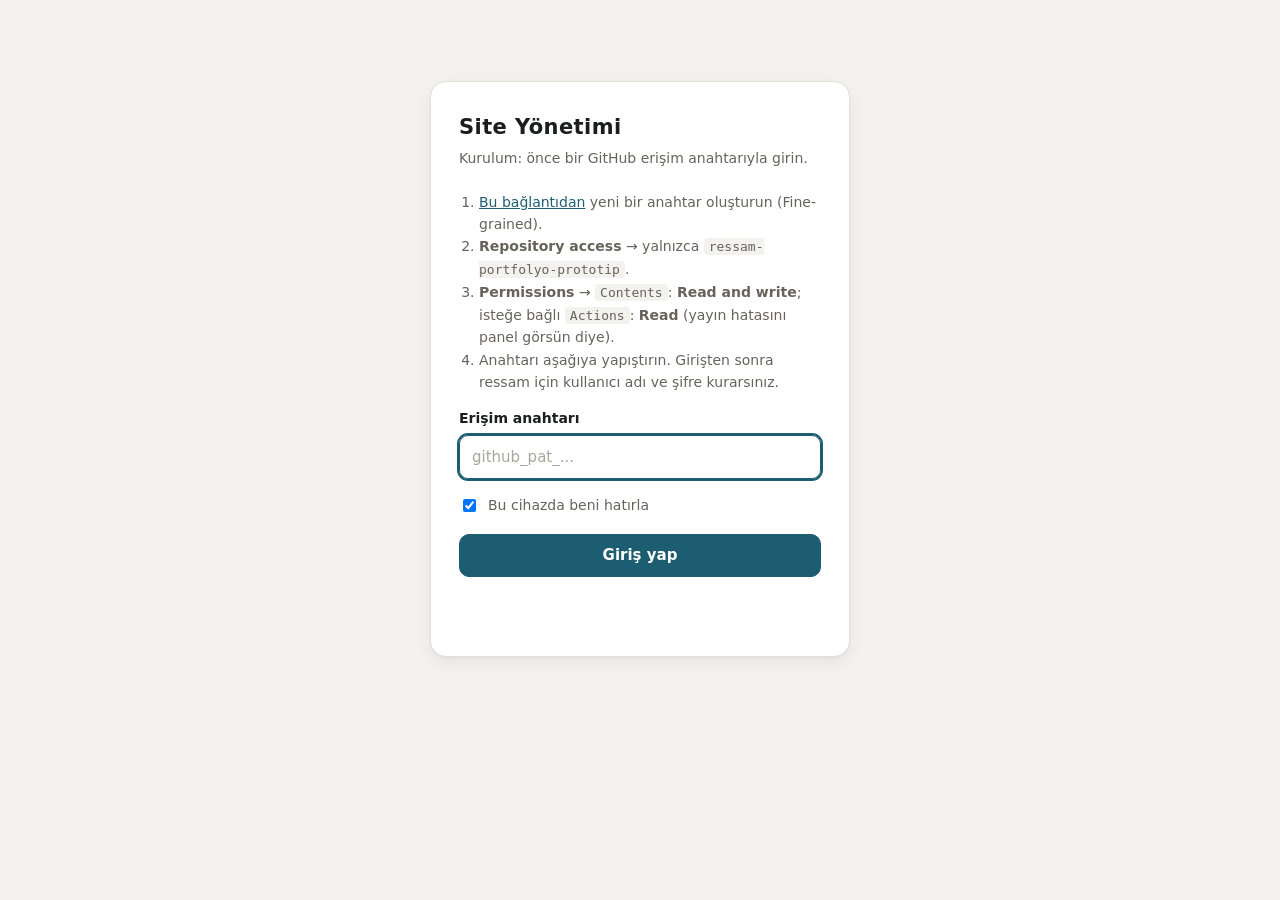
==== commit 47ea870e: "Site yönetimi paneli v2: ressam her şeyi panelden değiştirir Panel artık yalnız eser künyesi değil, " ====
--- a/panel/index.html
+++ b/panel/index.html
@@ -2,518 +2,652 @@
 <html lang="tr">
 <head>
 <meta charset="utf-8">
-<meta name="viewport" content="width=device-width, initial-scale=1">
+<meta name="viewport" content="width=device-width, initial-scale=1, viewport-fit=cover">
 <meta name="robots" content="noindex, nofollow">
-<title>Eser Yönetimi — Cemal Sağlam</title>
+<title>Site Yönetimi</title>
 <style>
-/* ── Yönetim paneli ───────────────────────────────────────────────────────
-   Bu bir araç, vitrin değil: sade, okunur, hedefleri iri. Sitenin serif
-   dünyasını taklit etmiyor — burada iş yapılıyor.
-
-   Sunucu YOK. Panel doğrudan GitHub'a yazıyor, GitHub Actions siteyi
-   derleyip yayınlıyor.
-
-   SİTEYİ BOZMAMA GÜVENCESİ: Kaydedilen veri bozuksa build.py derlemeyi
-   durduruyor; Pages son başarılı yayını sunmaya devam ediyor. Yani hatalı
-   bir kayıt en fazla "yayınlanmaz", asla "siteyi bozar" olmuyor. */
+/* ── SİTE YÖNETİMİ (panel v2) ──────────────────────────────────────────────
+   Ressamın sitedeki her şeyi kendisinin değiştirebildiği yer: eserler,
+   ana sayfa, sanatçı sayfaları, iletişim, menü başlıkları ve yazılar,
+   sitenin açık/kapalı durumu.
+
+   Sunucu YOK. Panel doğrudan GitHub deposuna yazıyor; GitHub Actions siteyi
+   derleyip yayınlıyor. Düzenlemeler önce TASLAK olarak bu cihazda saklanır
+   (tarayıcı kapansa da kaybolmaz), üstteki tek "Yayınla" düğmesi hepsini
+   tek seferde siteye gönderir.
+
+   SİTEYİ BOZMAMA GÜVENCESİ: bozuk bir kayıt derlemeyi durdurur; Pages son
+   başarılı yayını sunmaya devam eder. Panel ayrıca yayından önce aynı
+   kuralları kendisi denetler ve eksik olanı gösterir. */
 :root {
-  --ink: #16181a; --soft: #5b6166; --line: #dfe3e6; --zemin: #f6f7f8;
-  --kart: #ffffff; --vurgu: #2f6b4f; --uyari: #a3401f; --altin: #8a6d2e;
+  --zemin: #f3f2ee; --kart: #fff; --cizgi: #e3e1da; --cizgi2: #d3d0c6;
+  --murekkep: #1c1d1e; --soluk: #67635b; --cok-soluk: #9a958b;
+  --vurgu: #1d5d72; --vurgu-koyu: #154a5b; --vurgu-acik: #e5eff2;
+  --iyi: #2a7a4d; --iyi-acik: #e7f3ec; --uyari: #b4431e; --uyari-acik: #fbede7;
+  --sari: #8e620c; --sari-acik: #fcf3df;
+  --golge: 0 1px 2px rgba(20, 20, 10, .05), 0 6px 20px rgba(20, 20, 10, .06);
+  --r: 12px;
   color-scheme: light;
 }
 * { box-sizing: border-box; }
+html, body { margin: 0; }
 body {
-  margin: 0; background: var(--zemin); color: var(--ink);
-  font: 400 15px/1.55 -apple-system, "Segoe UI", Roboto, Helvetica, Arial, sans-serif;
+  background: var(--zemin); color: var(--murekkep);
+  font: 400 15px/1.5 system-ui, -apple-system, "Segoe UI", Roboto, Helvetica, Arial, sans-serif;
   -webkit-font-smoothing: antialiased;
 }
-header {
-  position: sticky; top: 0; z-index: 10;
-  display: flex; align-items: center; gap: 14px; flex-wrap: wrap;
-  padding: 14px clamp(14px, 3vw, 28px);
-  background: var(--kart); border-bottom: 1px solid var(--line);
-}
-header h1 { font-size: 17px; font-weight: 600; margin: 0; }
-header .ara { margin-left: auto; display: flex; gap: 10px; align-items: center; }
-#durum { font-size: 13px; color: var(--soft); }
-/* Yapim damgasi: tarayici eski surumu onbellekten sunarsa hemen belli olsun.
-   Bir kez panel eski kodla acildi ve hata mesaji yaniltti. */
-#surum { font-size: 11px; color: #9aa1a6; font-variant-numeric: tabular-nums; }
-#durum.iyi { color: var(--vurgu); } #durum.kotu { color: var(--uyari); }
-
-.sarmal { display: grid; grid-template-columns: 300px 1fr; gap: 0; min-height: calc(100vh - 60px); }
-@media (max-width: 860px) { .sarmal { grid-template-columns: 1fr; } }
-
-/* liste */
-aside { border-right: 1px solid var(--line); background: var(--kart); padding: 14px; }
-/* "Yeni eser" başlıktaydı, gözden kaçıyordu: bir eseri kaydettikten sonra
-   form o eserle dolu kalıyor ve kullanıcı üstüne yazmaya başlıyordu.
-   Düğme artık listenin başında, tam genişlikte ve yapışkan. */
-/* BOŞ SAYFA — listenin son satırı.
-   Önce bunun yerinde "Yeni eser" düğmesi vardı: basınca formu TEMİZLİYORDU.
-   O bir yer değiştirme değil, bir silme işlemiydi; ne zaman ne olacağı
-   belli olmuyordu. Artık boş sayfa listede duruyor: kayıtlı eserlerle
-   arasında hiçbir fark yok, yalnızca henüz kaydedilmemiş. Doldurup
-   kaydedince gerçek eser olur ve altında yenisi belirir. */
-#liste .bos { position: sticky; bottom: 0; padding-top: 6px; background: var(--kart); }
-#liste .bos button {
-  border: 1px dashed var(--line); background: var(--kart); color: var(--soft);
-}
-#liste .bos button:hover { border-color: var(--altin); color: var(--ink); background: #fdf8ee; }
-#liste .bos button[aria-current="true"] {
-  border-style: solid; border-color: var(--altin); background: #fdf8ee; color: var(--ink);
-}
-#liste .bos .kutu {
-  flex: none; width: 46px; height: 34px; border-radius: 3px;
-  display: grid; place-items: center;
-  border: 1px dashed var(--line); color: var(--soft);
-  font-size: 17px; line-height: 1;
-}
-#liste .bos button[aria-current="true"] .kutu { border-color: var(--altin); color: var(--altin); }
-
-/* Formun kipi yazıyor: "Yeni eser" mi, "Düzenleniyor: Kıyı" mı.
-   Bu satır olmadan iki kip birbirinden ayırt edilemiyordu. */
-#kip {
-  margin: 0 0 18px; font-size: 13px; font-weight: 600;
-  letter-spacing: .04em; color: var(--soft);
-}
-#kip b { color: var(--ink); font-weight: 600; }
-#kip .rozet {
-  display: inline-block; margin-right: 9px; padding: 3px 9px; border-radius: 999px;
-  font-size: 11px; letter-spacing: .08em;
-  background: #eef3ef; color: var(--vurgu); border: 1px solid #d3e3d9;
-}
-#kip.duzenleme .rozet { background: #fdf8ee; color: var(--altin); border-color: #ecdcb8; }
-@media (max-width: 860px) { aside { border-right: 0; border-bottom: 1px solid var(--line); } }
-#liste { list-style: none; margin: 10px 0 0; padding: 0; }
-#liste li { margin-bottom: 4px; }
-#liste button {
-  display: flex; gap: 10px; align-items: center; width: 100%; text-align: left;
-  font: inherit; padding: 8px; border: 1px solid transparent; border-radius: 8px;
-  background: none; cursor: pointer;
-}
-#liste button:hover { background: var(--zemin); }
-#liste button[aria-current="true"] { border-color: var(--altin); background: #fdf8ee; }
-#liste img { width: 46px; height: 34px; object-fit: cover; border-radius: 3px; background: var(--line); }
-#liste .ad { font-size: 14px; line-height: 1.2; }
-#liste .yil { font-size: 12px; color: var(--soft); }
-
-/* DURUM ROZETİ — "kaydettim ama sitede var mı?" sorusu listede cevaplanıyor.
-   Ölçüt tahmin değil: yayınlanan site her derlemede eserler.json içine her
-   kaydın GIT BLOB SHA'sını yazıyor, panel de aynı değeri depodan alıyor.
-   Eşitse eser sitede duran sürümdür; değilse derleme henüz yetişmedi. */
-#liste .rozet {
-  display: inline-block; margin-top: 5px; padding: 2px 7px; border-radius: 999px;
-  font-size: 10px; letter-spacing: .05em; line-height: 1.6;
-  border: 1px solid transparent; white-space: nowrap;
-}
-#liste .r-yayin { background: #eef6f1; color: #1e6b47; border-color: #cfe5d9; }
-#liste .r-bekle { background: #fdf6ec; color: #8a6410; border-color: #ecd9b8; }
-#liste .r-kayit { background: #fdf1ec; color: #a3401f; border-color: #f0d2c5; }
-#liste .r-bos   { background: var(--zemin); color: var(--soft); border-color: var(--line); }
-
-/* form */
-main { padding: clamp(16px, 3vw, 32px); max-width: 860px; }
-fieldset { border: 1px solid var(--line); border-radius: 10px; background: var(--kart);
-           padding: 18px; margin: 0 0 18px; }
-legend { font-size: 12px; letter-spacing: .1em; text-transform: uppercase; color: var(--soft); padding: 0 6px; }
-.satir { display: grid; grid-template-columns: repeat(auto-fit, minmax(190px, 1fr)); gap: 14px; }
-label { display: block; font-size: 13px; color: var(--soft); margin-bottom: 5px; }
-label .zorunlu { color: var(--uyari); }
-input[type=text], input[type=password], input[type=number], select, textarea {
-  width: 100%; font: inherit; padding: 9px 11px;
-  border: 1px solid var(--line); border-radius: 7px; background: #fff; color: var(--ink);
-}
-input:focus, select:focus, textarea:focus { outline: 2px solid var(--altin); outline-offset: 1px; border-color: var(--altin); }
-textarea { min-height: 76px; resize: vertical; }
-.ipucu { font-size: 12px; color: var(--soft); margin-top: 5px; }
-
-/* gorsel birakma alani */
-.birak {
-  border: 2px dashed var(--line); border-radius: 10px; padding: 14px;
-  display: flex; gap: 14px; align-items: center; cursor: pointer;
-  transition: border-color 160ms, background 160ms;
-}
-.birak:hover, .birak.uzerinde { border-color: var(--altin); background: #fdf8ee; }
-.birak img { width: 130px; height: 96px; object-fit: contain; background: var(--zemin); border-radius: 5px; }
-.birak .yazi { font-size: 13px; color: var(--soft); }
-.birak input[type=file] { display: none; }
-
-.dugmeler { display: flex; gap: 10px; flex-wrap: wrap; align-items: center; margin-top: 6px; }
-button.eylem {
-  font: inherit; font-weight: 500; padding: 11px 20px; border-radius: 8px;
-  border: 1px solid var(--ink); background: var(--ink); color: #fff; cursor: pointer;
-}
-button.eylem[disabled] { opacity: .45; cursor: default; }
-button.ikincil { background: #fff; color: var(--ink); }
-button.tehlike { background: #fff; color: var(--uyari); border-color: #e2c3b8; margin-left: auto; }
-
-#giris { max-width: 520px; margin: 60px auto; padding: 26px; background: var(--kart);
-         border: 1px solid var(--line); border-radius: 12px; }
-#giris h2 { margin-top: 0; font-size: 18px; }
-#giris ol { padding-left: 20px; color: var(--soft); font-size: 14px; }
-#giris code { background: var(--zemin); padding: 1px 5px; border-radius: 4px; font-size: 13px; }
-.gizli { display: none !important; }
-
-/* Olcu/gorsel oran uyarisi. Sessiz YANLIS OLCU en pahali hata: kunyede
-   yazan cm koleksiyonerin okudugu bir iddia. (Once sebebi sessiz kirpmaydi;
-   galeri artik kirpmiyor, uyarinin anlami degisti.) */
-#oran-uyari {
-  grid-column: 1 / -1; margin-top: 4px;
-  padding: 12px 14px; border-radius: 8px; font-size: 13.5px; line-height: 1.5;
-  background: #fdf6ec; border: 1px solid #ecd9b8; color: #6d4c14;
-}
-#oran-uyari b { color: #5a3d0c; }
-#oran-uyari .dugmeler button { padding: 7px 13px; font-size: 13px; }
-
-/* Kurulum penceresi — şifreli girişi PANELDEN kurmak için.
-   Bunun terminalden yapılması gerekiyordu (Cloudflare hesabı, wrangler,
-   dört gizli değer); kurulumun kendisi işin en zor parçası hâline gelmişti.
-   Artık burada: kullanıcı adı + şifre yaz, Kur'a bas. */
-#kurulum {
-  border: 1px solid var(--line); border-radius: 12px; padding: 0;
-  width: min(460px, 92vw); background: var(--kart); color: var(--ink);
-}
-#kurulum::backdrop { background: rgba(22,24,26,.42); }
-#kurulum .ic { padding: 24px; }
-#kurulum h3 { margin: 0 0 6px; font-size: 17px; }
-#kurulum p { color: var(--soft); font-size: 13.5px; line-height: 1.6; margin: 0 0 16px; }
-#kurulum label { margin-top: 12px; }
-#kurulum .dugmeler { margin-top: 20px; }
-#kurulum .sonuc { margin-top: 14px; font-size: 13.5px; line-height: 1.6; }
-#kurulum .sonuc.iyi { color: var(--vurgu); }
-#kurulum .sonuc.kotu { color: var(--uyari); }
-#kurulum .not {
-  margin-top: 16px; padding: 11px 13px; border-radius: 8px; font-size: 12.5px;
-  line-height: 1.55; background: #fdf6ec; border: 1px solid #ecd9b8; color: #6d4c14;
-}
-#kurulum-ac { font-size: 13px; color: var(--soft); text-decoration: underline; cursor: pointer; }
-#kurulum-ac:hover { color: var(--ink); }
-
-#kayit-bilgi {
-  margin-top: 14px; padding: 12px 14px; border-radius: 8px; font-size: 14px;
-  background: #eef6f1; border: 1px solid #cfe5d9; color: #1e4d38;
-}
-#kayit-bilgi.kotu { background: #fdf1ec; border-color: #f0d2c5; color: #8a3618; }
-#kayit-bilgi .dugmeler { margin-top: 11px; }
-#kayit-bilgi button { padding: 8px 14px; font-size: 13px; }
+button { font: inherit; color: inherit; }
+a { color: var(--vurgu); }
+[hidden] { display: none !important; }
+:focus-visible { outline: 2px solid var(--vurgu); outline-offset: 2px; }
+
+.dugme {
+  display: inline-flex; align-items: center; justify-content: center; gap: 8px;
+  min-height: 42px; padding: 9px 18px; border-radius: 10px;
+  border: 1px solid var(--cizgi2); background: var(--kart); color: var(--murekkep);
+  cursor: pointer; font-weight: 550; text-decoration: none; white-space: nowrap;
+}
+.dugme:hover { border-color: var(--murekkep); }
+.dugme.ana { background: var(--vurgu); border-color: var(--vurgu); color: #fff; }
+.dugme.ana:hover { background: var(--vurgu-koyu); }
+.dugme.tehlike { color: var(--uyari); border-color: #e9c8bb; }
+.dugme.tehlike:hover { border-color: var(--uyari); }
+.dugme.kucuk { min-height: 34px; padding: 6px 12px; font-size: 14px; }
+.dugme[disabled] { opacity: .5; cursor: default; }
+.metin-dugme {
+  background: none; border: 0; padding: 6px 9px; color: var(--soluk);
+  cursor: pointer; border-radius: 8px; font-size: 14px;
+}
+.metin-dugme:hover { color: var(--murekkep); background: rgba(0, 0, 0, .05); }
+.metin-dugme[disabled] { opacity: .35; cursor: default; background: none; }
+
+/* ── giriş ── */
+.giris {
+  max-width: 420px; margin: 9vh auto 40px; padding: 30px 28px;
+  background: var(--kart); border: 1px solid var(--cizgi); border-radius: 16px; box-shadow: var(--golge);
+}
+.giris h1 { font-size: 21px; margin: 0 0 4px; letter-spacing: .02em; }
+.giris > p { color: var(--soluk); margin: 0 0 22px; font-size: 14px; }
+.giris form .dugme { width: 100%; margin-top: 18px; }
+.giris ol { padding-left: 20px; color: var(--soluk); font-size: 14px; line-height: 1.6; }
+.giris code { background: var(--zemin); padding: 1px 5px; border-radius: 4px; font-size: 13px; }
+.giris .hata { color: var(--uyari); font-size: 14px; margin-top: 12px; min-height: 1.4em; }
+.giris .alt-baglanti { margin-top: 18px; font-size: 13px; text-align: center; }
+.yukleme { text-align: center; color: var(--soluk); margin-top: 18vh; }
+
+/* ── alanlar ── */
+.alan { margin-bottom: 16px; }
+.alan:last-child { margin-bottom: 0; }
+.alan-bas { display: flex; align-items: center; gap: 10px; margin-bottom: 6px; flex-wrap: wrap; }
+.alan-bas label, .etiket { font-size: 14px; font-weight: 600; }
+.alan > label { display: block; font-size: 14px; font-weight: 600; margin-bottom: 6px; }
+.ipucu { font-size: 13px; color: var(--soluk); margin-top: 6px; line-height: 1.45; }
+input[type=text], input[type=email], input[type=tel], input[type=number],
+input[type=password], select, textarea {
+  width: 100%; font: inherit; padding: 10px 12px; border: 1px solid var(--cizgi2);
+  border-radius: 9px; background: #fff; color: var(--murekkep);
+}
+input::placeholder, textarea::placeholder { color: #aaa59b; }
+textarea { min-height: 130px; resize: vertical; line-height: 1.55; }
+input:focus, select:focus, textarea:focus { outline: 2px solid var(--vurgu); outline-offset: 0; border-color: var(--vurgu); }
+.iki { display: grid; grid-template-columns: repeat(auto-fit, minmax(190px, 1fr)); gap: 14px; }
+.onay-kutu { display: flex; gap: 9px; align-items: center; font-size: 14px; margin-top: 14px; color: var(--soluk); }
+
+/* dil düğmeleri: TR · EN · FR, dolu olanın köşesinde yeşil nokta */
+.dil { display: inline-flex; gap: 2px; background: var(--zemin); border-radius: 8px; padding: 2px; }
+.dil button {
+  border: 0; background: none; padding: 3px 10px; border-radius: 6px;
+  font-size: 12px; font-weight: 650; color: var(--soluk); cursor: pointer; position: relative;
+}
+.dil button[aria-pressed="true"] { background: #fff; color: var(--murekkep); box-shadow: 0 1px 2px rgba(0, 0, 0, .1); }
+.dil button.dolu::after {
+  content: ""; position: absolute; top: 3px; right: 3px; width: 5px; height: 5px;
+  border-radius: 50%; background: var(--iyi);
+}
+
+/* seçmeli (segment) düğmeler */
+.secmeli { display: flex; flex-wrap: wrap; gap: 6px; }
+.secmeli button {
+  border: 1px solid var(--cizgi2); background: #fff; border-radius: 999px;
+  padding: 7px 14px; cursor: pointer; font-size: 14px;
+}
+.secmeli button:hover { border-color: var(--murekkep); }
+.secmeli button[aria-pressed="true"] { background: var(--murekkep); border-color: var(--murekkep); color: #fff; }
+
+/* aç/kapa anahtarı */
+.anahtar {
+  display: flex; align-items: center; gap: 12px; padding: 12px 14px; width: 100%;
+  border: 1px solid var(--cizgi); border-radius: 10px; cursor: pointer; background: #fff; text-align: left;
+}
+.anahtar:hover { border-color: var(--cizgi2); }
+.anahtar .dugmecik {
+  width: 42px; height: 24px; border-radius: 999px; background: #cfccc3;
+  position: relative; flex: none; transition: background .15s;
+}
+.anahtar .dugmecik::after {
+  content: ""; position: absolute; top: 3px; left: 3px; width: 18px; height: 18px;
+  border-radius: 50%; background: #fff; transition: left .15s; box-shadow: 0 1px 2px rgba(0, 0, 0, .2);
+}
+.anahtar[aria-checked="true"] .dugmecik { background: var(--iyi); }
+.anahtar[aria-checked="true"] .dugmecik::after { left: 21px; }
+.anahtar b { display: block; font-size: 14.5px; font-weight: 600; }
+.anahtar small { color: var(--soluk); font-size: 13px; }
+.anahtarlar { display: grid; gap: 8px; }
+
+.oneri, .uyari-kutu, .bilgi-kutu {
+  margin-top: 10px; padding: 11px 13px; border-radius: 9px; font-size: 13.5px; line-height: 1.5;
+  display: flex; gap: 10px; align-items: center; flex-wrap: wrap;
+}
+.oneri { background: var(--vurgu-acik); color: var(--vurgu-koyu); }
+.uyari-kutu { background: var(--sari-acik); color: #6d4c0c; border: 1px solid #eedcb0; }
+.bilgi-kutu { background: var(--zemin); color: var(--soluk); }
+.oneri .dugme, .uyari-kutu .dugme { min-height: 30px; padding: 4px 11px; font-size: 13px; }
+
+/* ── üst çubuk ── */
+.ust {
+  position: sticky; top: 0; z-index: 20; display: flex; align-items: center; gap: 16px;
+  padding: 10px clamp(12px, 3vw, 24px); background: var(--kart); border-bottom: 1px solid var(--cizgi);
+}
+.marka { display: flex; flex-direction: column; line-height: 1.15; min-width: 0; }
+.marka b { font-size: 16px; letter-spacing: .08em; white-space: nowrap; overflow: hidden; text-overflow: ellipsis; }
+.marka span { font-size: 12px; color: var(--soluk); }
+.yayin { flex: 1; display: flex; justify-content: center; min-width: 0; }
+.ust-sag { display: flex; gap: 4px; align-items: center; }
+.cubuk {
+  display: flex; align-items: center; gap: 10px; padding: 5px 5px 5px 15px; min-height: 44px;
+  border-radius: 999px; background: var(--iyi-acik); border: 1px solid #cfe5d8; font-size: 14px; max-width: 100%;
+}
+.cubuk .nokta { width: 9px; height: 9px; border-radius: 50%; background: var(--iyi); flex: none; }
+.cubuk .yazi { min-width: 0; overflow: hidden; text-overflow: ellipsis; white-space: nowrap; }
+.cubuk .yazi button { all: unset; cursor: pointer; text-decoration: underline; text-underline-offset: 3px; }
+.cubuk.bekliyor { background: var(--sari-acik); border-color: #eedcb0; }
+.cubuk.bekliyor .nokta { background: #d39b22; }
+.cubuk.calisiyor { background: var(--vurgu-acik); border-color: #c9dde3; }
+.cubuk.calisiyor .nokta { background: var(--vurgu); animation: nabiz 1.1s infinite; }
+.cubuk.hata { background: var(--uyari-acik); border-color: #efcdbf; }
+.cubuk.hata .nokta { background: var(--uyari); }
+.cubuk .dugme { min-height: 34px; padding: 5px 16px; border-radius: 999px; }
+.cubuk:not(.bekliyor):not(.hata) { padding-right: 15px; }
+@keyframes nabiz { 50% { opacity: .25; } }
+
+/* ── gövde ── */
+.govde { display: grid; grid-template-columns: 214px minmax(0, 1fr); min-height: calc(100vh - 65px); }
+.sekmeler {
+  padding: 16px 10px; border-right: 1px solid var(--cizgi); background: var(--kart);
+  display: flex; flex-direction: column; gap: 2px;
+  position: sticky; top: 65px; align-self: start; height: calc(100vh - 65px);
+}
+.sekmeler button {
+  display: flex; align-items: center; gap: 11px; padding: 10px 12px; border: 0; background: none;
+  border-radius: 9px; cursor: pointer; text-align: left; font-size: 15px; color: var(--soluk);
+}
+.sekmeler button:hover { background: var(--zemin); color: var(--murekkep); }
+.sekmeler button[aria-current="page"] { background: var(--vurgu-acik); color: var(--vurgu-koyu); font-weight: 600; }
+.sekmeler .simge { width: 20px; text-align: center; font-size: 16px; }
+.sekmeler .surum { margin-top: auto; font-size: 11px; color: var(--cok-soluk); padding: 0 12px; }
+main { padding: clamp(16px, 3vw, 32px) clamp(14px, 3vw, 36px) 80px; max-width: 1080px; width: 100%; }
+
+@media (max-width: 860px) {
+  .govde { grid-template-columns: 1fr; }
+  .ust { position: static; flex-wrap: wrap; }
+  .yayin {
+    position: fixed; left: 0; right: 0; bottom: 0; z-index: 30; padding: 8px 10px;
+    padding-bottom: calc(8px + env(safe-area-inset-bottom)); background: rgba(243, 242, 238, .96);
+    border-top: 1px solid var(--cizgi); backdrop-filter: blur(6px);
+  }
+  .cubuk { width: 100%; justify-content: space-between; }
+  .sekmeler {
+    position: sticky; top: 0; z-index: 15; height: auto; flex-direction: row; overflow-x: auto;
+    border-right: 0; border-bottom: 1px solid var(--cizgi); padding: 6px 8px;
+  }
+  .sekmeler button { white-space: nowrap; padding: 8px 12px; }
+  .sekmeler .surum { display: none; }
+  main { padding-bottom: 110px; }
+}
+
+/* ── bölümler ── */
+.bolum-bas { margin-bottom: 20px; }
+.bolum-bas h1 { font-size: 25px; margin: 0; font-weight: 650; letter-spacing: -.01em; }
+.bolum-bas p { margin: 5px 0 0; color: var(--soluk); max-width: 64ch; }
+.kart {
+  background: var(--kart); border: 1px solid var(--cizgi); border-radius: var(--r);
+  padding: 20px; margin-bottom: 18px; box-shadow: var(--golge);
+}
+.kart-bas { display: flex; align-items: flex-start; justify-content: space-between; gap: 12px; margin-bottom: 14px; }
+.kart h2 { font-size: 17px; margin: 0; font-weight: 650; }
+.kart .alt { color: var(--soluk); font-size: 13.5px; margin: 3px 0 0; }
+.durum-cip {
+  font-size: 12px; font-weight: 600; padding: 3px 10px; border-radius: 999px; white-space: nowrap;
+  background: var(--zemin); color: var(--soluk); border: 1px solid var(--cizgi);
+}
+.durum-cip.acik { background: var(--iyi-acik); color: var(--iyi); border-color: #cfe5d8; }
+
+/* ── eser ızgarası ── */
+.izgara { display: grid; grid-template-columns: repeat(auto-fill, minmax(176px, 1fr)); gap: 14px; }
+.eser-kart {
+  position: relative; background: var(--kart); border: 1px solid var(--cizgi); border-radius: var(--r);
+  cursor: pointer; display: flex; flex-direction: column; transition: box-shadow .15s, transform .15s;
+}
+.eser-kart:hover { box-shadow: var(--golge); transform: translateY(-1px); }
+/* KIRPMA YOK — panelde de: eser kutuya sığdırılır, kesilmez. */
+.eser-kart .resim {
+  position: relative; aspect-ratio: 4 / 3; background: #ecebe6; display: grid; place-items: center; padding: 10px;
+  border-radius: var(--r) var(--r) 0 0; overflow: hidden;
+}
+.eser-kart .resim img { max-width: 100%; max-height: 100%; object-fit: contain; display: block; }
+.eser-kart .yazi { padding: 10px 12px 12px; }
+.eser-kart .ad { font-weight: 600; font-size: 14.5px; line-height: 1.3; overflow-wrap: anywhere; }
+.eser-kart .bilgi { font-size: 12.5px; color: var(--soluk); margin-top: 2px; }
+.eser-kart.gizli-eser .resim img { opacity: .45; }
+.rozetler { position: absolute; top: 8px; left: 8px; display: flex; gap: 5px; flex-wrap: wrap; right: 48px; }
+.rozet {
+  font-size: 11px; font-weight: 650; padding: 2px 8px; border-radius: 999px;
+  background: rgba(255, 255, 255, .94); border: 1px solid var(--cizgi); color: var(--soluk);
+}
+.rozet.yeni { background: var(--vurgu); color: #fff; border-color: var(--vurgu); }
+.rozet.degisti { background: var(--sari-acik); color: var(--sari); border-color: #eedcb0; }
+.rozet.gizli { background: #3b3a37; color: #fff; border-color: #3b3a37; }
+.yildiz {
+  position: absolute; top: 6px; right: 6px; width: 36px; height: 36px; border-radius: 50%;
+  border: 1px solid var(--cizgi); background: rgba(255, 255, 255, .94); cursor: pointer;
+  font-size: 18px; line-height: 1; color: var(--cok-soluk); display: grid; place-items: center;
+}
+.yildiz:hover { color: #c8901a; }
+.yildiz[aria-pressed="true"] { color: #c8901a; border-color: #eedcb0; background: #fffaf0; }
+.ekle-kart {
+  border: 2px dashed var(--cizgi2); background: transparent; display: grid; place-items: center;
+  min-height: 210px; color: var(--soluk); font-weight: 600; cursor: pointer;
+  border-radius: var(--r); text-align: center; padding: 16px;
+}
+.ekle-kart:hover, .birakma .ekle-kart { border-color: var(--vurgu); color: var(--vurgu); background: var(--vurgu-acik); }
+.ekle-kart .arti { font-size: 36px; line-height: 1; display: block; margin-bottom: 6px; font-weight: 300; }
+/* Telefonda iki sütun: tek sütunda sekiz eser sekiz ekran boyu kaydırma. */
+@media (max-width: 560px) {
+  .izgara { grid-template-columns: repeat(2, minmax(0, 1fr)); gap: 10px; }
+  .ekle-kart { min-height: 150px; }
+  .eser-kart .yazi { padding: 8px 9px 10px; }
+}
+.ekle-kart small { display: block; font-weight: 400; font-size: 12.5px; margin-top: 4px; }
+.eser-kart.surukleniyor { opacity: .35; }
+.eser-kart.once::before, .eser-kart.sonra::after {
+  content: ""; position: absolute; top: 4px; bottom: 4px; width: 4px; background: var(--vurgu); border-radius: 2px;
+}
+.eser-kart.once::before { left: -10px; }
+.eser-kart.sonra::after { right: -10px; }
+.eser-kart.yukleniyor .resim::after {
+  content: "Yükleniyor…"; position: absolute; inset: 0;
+  display: grid; place-items: center; background: rgba(243, 242, 238, .8); color: var(--soluk); font-size: 13px;
+}
+.birakma main { outline: 3px dashed var(--vurgu); outline-offset: -10px; border-radius: 16px; }
+
+/* ── çekmece (eser düzenleme) ── */
+.perde { position: fixed; inset: 0; background: rgba(20, 20, 15, .38); z-index: 40; }
+.cekmece {
+  position: fixed; top: 0; right: 0; bottom: 0; width: min(600px, 100vw); background: var(--kart);
+  z-index: 41; display: flex; flex-direction: column; box-shadow: -10px 0 40px rgba(0, 0, 0, .16);
+}
+.cekmece-bas { display: flex; align-items: center; gap: 6px; padding: 12px 14px 12px 18px; border-bottom: 1px solid var(--cizgi); }
+.cekmece-bas h2 { font-size: 17px; margin: 0; flex: 1; overflow: hidden; text-overflow: ellipsis; white-space: nowrap; }
+.cekmece-bas .sayac { font-size: 13px; color: var(--soluk); font-variant-numeric: tabular-nums; }
+.cekmece-ic { overflow: auto; padding: 18px; flex: 1; overscroll-behavior: contain; }
+.cekmece-alt {
+  border-top: 1px solid var(--cizgi); padding: 12px 18px; display: flex; gap: 12px;
+  justify-content: space-between; align-items: center; flex-wrap: wrap;
+}
+.cekmece-alt .ipucu { margin: 0; }
+.buyuk-resim {
+  background: #ecebe6; border-radius: 10px; display: grid; place-items: center; padding: 12px;
+  min-height: 200px; position: relative; margin-bottom: 10px;
+}
+.buyuk-resim img { max-width: 100%; max-height: 340px; object-fit: contain; display: block; }
+.buyuk-resim.uzerinde { outline: 3px dashed var(--vurgu); outline-offset: -3px; }
+.resim-dugmeleri { display: flex; gap: 8px; flex-wrap: wrap; margin-bottom: 18px; }
+details.kisim { border-top: 1px solid var(--cizgi); padding: 12px 0 0; margin-top: 16px; }
+details.kisim > summary { cursor: pointer; font-weight: 600; font-size: 14.5px; list-style: none; }
+details.kisim > summary::-webkit-details-marker { display: none; }
+details.kisim > summary::before { content: "▸ "; color: var(--soluk); }
+details.kisim[open] > summary::before { content: "▾ "; }
+details.kisim > .ic { padding-top: 12px; }
+.ortam-kutu { display: flex; gap: 12px; align-items: center; flex-wrap: wrap; }
+.ortam-kutu .kucuk-resim {
+  width: 140px; height: 100px; background: #ecebe6; border-radius: 8px; display: grid; place-items: center; overflow: hidden;
+}
+.ortam-kutu .kucuk-resim img { max-width: 100%; max-height: 100%; object-fit: contain; }
+
+/* ── satır listeleri (sergiler, yayınlar …) ── */
+.satirlar { display: flex; flex-direction: column; gap: 10px; }
+.satir {
+  position: relative; display: grid; gap: 10px; padding: 12px 46px 12px 12px;
+  border: 1px solid var(--cizgi); border-radius: 10px; background: #fcfcfa;
+}
+.satir .ust-sira { display: grid; grid-template-columns: 96px 1fr; gap: 10px; }
+.satir-sil {
+  position: absolute; top: 10px; right: 8px; width: 30px; height: 30px; border-radius: 8px;
+  border: 0; background: none; color: var(--cok-soluk); cursor: pointer; font-size: 16px;
+}
+.satir-sil:hover { background: var(--uyari-acik); color: var(--uyari); }
+.satir .alan { margin: 0; }
+.satir label { font-size: 12.5px !important; font-weight: 600; color: var(--soluk); }
+@media (max-width: 560px) { .satir .ust-sira { grid-template-columns: 1fr; } }
+
+/* ── menü ve yazılar ── */
+.yazi-satir {
+  display: grid; grid-template-columns: 210px repeat(3, minmax(0, 1fr)) 34px; gap: 8px;
+  align-items: center; padding: 10px 0; border-top: 1px solid var(--cizgi);
+}
+.yazi-satir:first-of-type { border-top: 0; }
+.yazi-satir .ne { font-size: 14px; font-weight: 550; }
+.yazi-satir .ne small { display: block; font-weight: 400; color: var(--soluk); font-size: 12.5px; }
+.yazi-satir input { padding: 8px 10px; font-size: 14px; }
+.yazi-bas { display: grid; grid-template-columns: 210px repeat(3, minmax(0, 1fr)) 34px; gap: 8px; font-size: 12px; font-weight: 650; color: var(--soluk); }
+@media (max-width: 860px) {
+  .yazi-satir { grid-template-columns: 1fr; gap: 6px; }
+  .yazi-bas { display: none; }
+  .yazi-satir input { padding-left: 42px; }
+  .yazi-satir .dil-sar { position: relative; }
+  .yazi-satir .dil-sar::before {
+    content: attr(data-dil); position: absolute; left: 11px; top: 50%; transform: translateY(-50%);
+    font-size: 11px; font-weight: 700; color: var(--cok-soluk);
+  }
+}
+
+/* ── ana sayfa seçimi ── */
+.secili-liste { display: flex; gap: 14px; flex-wrap: wrap; }
+.secili {
+  width: 210px; border: 1px solid var(--cizgi); border-radius: 10px; background: #fff; overflow: hidden;
+}
+.secili .resim { height: 150px; background: #ecebe6; display: grid; place-items: center; padding: 8px; }
+.secili img { max-width: 100%; max-height: 100%; object-fit: contain; }
+.secili .alt-sira { display: flex; align-items: center; gap: 4px; padding: 6px 8px; font-size: 13.5px; }
+.secili .alt-sira span { flex: 1; overflow: hidden; text-overflow: ellipsis; white-space: nowrap; font-weight: 600; }
+.mini-izgara { display: grid; grid-template-columns: repeat(auto-fill, minmax(120px, 1fr)); gap: 10px; }
+.mini {
+  border: 1px solid var(--cizgi); border-radius: 10px; background: #fff; padding: 6px; cursor: pointer; text-align: left;
+}
+.mini:hover { border-color: var(--vurgu); }
+.mini .resim { height: 86px; background: #ecebe6; border-radius: 6px; display: grid; place-items: center; overflow: hidden; }
+.mini img { max-width: 100%; max-height: 100%; object-fit: contain; }
+.mini span { display: block; font-size: 12.5px; margin-top: 5px; overflow: hidden; text-overflow: ellipsis; white-space: nowrap; }
+
+/* ── ayarlar ── */
+.secenek-kartlar { display: grid; grid-template-columns: repeat(auto-fit, minmax(230px, 1fr)); gap: 12px; }
+.secenek-kart {
+  border: 2px solid var(--cizgi); border-radius: 12px; padding: 16px; background: #fff; cursor: pointer; text-align: left;
+}
+.secenek-kart:hover { border-color: var(--cizgi2); }
+.secenek-kart[aria-checked="true"] { border-color: var(--vurgu); background: var(--vurgu-acik); }
+.secenek-kart b { display: block; font-size: 15.5px; margin-bottom: 4px; }
+.secenek-kart span { font-size: 13.5px; color: var(--soluk); }
+.gecmis { list-style: none; padding: 0; margin: 0; }
+.gecmis li { display: flex; align-items: center; gap: 12px; padding: 10px 0; border-top: 1px solid var(--cizgi); }
+.gecmis li:first-child { border-top: 0; }
+.gecmis .ne { flex: 1; min-width: 0; }
+.gecmis .ne b { display: block; font-size: 14px; font-weight: 550; overflow: hidden; text-overflow: ellipsis; white-space: nowrap; }
+.gecmis .ne small { color: var(--soluk); }
+
+/* ── pencereler ── */
+dialog {
+  border: 1px solid var(--cizgi); border-radius: 14px; padding: 0; width: min(480px, 92vw);
+  background: var(--kart); color: var(--murekkep); box-shadow: 0 20px 60px rgba(0, 0, 0, .2);
+}
+dialog::backdrop { background: rgba(20, 20, 15, .42); }
+dialog .ic { padding: 22px; }
+dialog h3 { margin: 0 0 8px; font-size: 17px; }
+dialog p { color: var(--soluk); margin: 0 0 12px; line-height: 1.55; }
+dialog .dugmeler { display: flex; gap: 10px; justify-content: flex-end; flex-wrap: wrap; margin-top: 18px; }
+dialog ul { padding-left: 0; list-style: none; margin: 0; }
+dialog ul li { display: flex; gap: 10px; align-items: center; justify-content: space-between; padding: 8px 0; border-top: 1px solid var(--cizgi); font-size: 14px; }
+.sonuc { font-size: 13.5px; margin-top: 12px; line-height: 1.55; }
+.sonuc.iyi { color: var(--iyi); } .sonuc.kotu { color: var(--uyari); }
+.sifre-goster { font-family: ui-monospace, Consolas, monospace; background: var(--zemin); padding: 8px 10px; border-radius: 8px; word-break: break-all; margin-top: 8px; font-size: 14px; }
+
+.bildirim {
+  position: fixed; left: 50%; bottom: 26px; transform: translate(-50%, 16px); opacity: 0;
+  background: var(--murekkep); color: #fff; padding: 11px 18px; border-radius: 10px; z-index: 70;
+  transition: opacity .2s, transform .2s; pointer-events: none; max-width: 92vw; font-size: 14.5px;
+}
+.bildirim.goster { opacity: 1; transform: translate(-50%, 0); }
+@media (max-width: 860px) { .bildirim { bottom: 92px; } }
+.ust-not {
+  margin-bottom: 18px; padding: 12px 16px; border-radius: 10px; background: var(--sari-acik);
+  border: 1px solid #eedcb0; color: #6d4c0c; font-size: 14px; display: flex; gap: 12px; align-items: center; flex-wrap: wrap;
+}
 </style>
 </head>
 <body>
 
-<!-- ── giriş ───────────────────────────────────────────────────────────── -->
-<section id="giris">
-  <h2>Eser Yönetimi</h2>
-  <p id="giris-aciklama" style="color:var(--soft);font-size:14px"></p>
-  <!-- Şifreyle giriş. Sunucu kuruluysa (bkz. sunucu/OKUBENI.md) varsayılan
-       yol budur: GitHub anahtarı sunucuda kalır, buraya hiç inmez. -->
-  <form id="giris-sifre" class="gizli">
-    <label for="kullanici">Kullanıcı adı</label>
-    <input type="text" id="kullanici" autocomplete="username"
-           autocapitalize="none" autocorrect="off" spellcheck="false">
-    <label for="sifre" style="margin-top:13px">Şifre</label>
-    <input type="password" id="sifre" autocomplete="current-password">
-    <div class="dugmeler"><button type="submit" class="eylem">Gir</button></div>
+<!-- ── giriş ─────────────────────────────────────────────────────────── -->
+<section id="giris" class="giris" hidden>
+  <h1 id="giris-ad">Site Yönetimi</h1>
+  <p id="giris-alt">Sitedeki her şeyi buradan değiştirebilirsiniz.</p>
+
+  <form id="giris-sifre" hidden autocomplete="on">
+    <div class="alan">
+      <label for="kullanici">Kullanıcı adı</label>
+      <input type="text" id="kullanici" autocomplete="username" autocapitalize="none" autocorrect="off" spellcheck="false">
+    </div>
+    <div class="alan">
+      <label for="sifre">Şifre</label>
+      <input type="password" id="sifre" autocomplete="current-password">
+    </div>
+    <label class="onay-kutu"><input type="checkbox" id="hatirla" checked> Bu cihazda beni hatırla</label>
+    <button type="submit" class="dugme ana">Giriş yap</button>
   </form>
 
-  <!-- Anahtarla giriş. Sunucu yoksa tek yol; varsa da yedek kapı olarak
-       duruyor — Worker'a bir şey olursa site yönetilemez kalmasın. -->
-  <form id="giris-anahtar" class="gizli">
+  <form id="giris-anahtar" hidden>
     <ol>
-      <li><a href="https://github.com/settings/personal-access-tokens/new" target="_blank" rel="noopener">Bu bağlantıdan</a> yeni bir anahtar oluşturun.</li>
+      <li><a href="https://github.com/settings/personal-access-tokens/new" target="_blank" rel="noopener">Bu bağlantıdan</a> yeni bir anahtar oluşturun (Fine-grained).</li>
       <li><b>Repository access</b> → yalnızca <code>ressam-portfolyo-prototip</code>.</li>
-      <li><b>Permissions</b> → <code>Contents</code>: <b>Read and write</b>.</li>
-      <li>Oluşturulan anahtarı aşağıya yapıştırın.</li>
+      <li><b>Permissions</b> → <code>Contents</code>: <b>Read and write</b>; isteğe bağlı <code>Actions</code>: <b>Read</b> (yayın hatasını panel görsün diye).</li>
+      <li>Anahtarı aşağıya yapıştırın. Girişten sonra ressam için kullanıcı adı ve şifre kurarsınız.</li>
     </ol>
-    <label for="jeton">Erişim anahtarı</label>
-    <input type="text" id="jeton" placeholder="github_pat_..." autocomplete="off" spellcheck="false">
-    <div class="dugmeler"><button type="submit" class="eylem">Gir</button></div>
+    <div class="alan">
+      <label for="jeton">Erişim anahtarı</label>
+      <input type="text" id="jeton" placeholder="github_pat_..." autocomplete="off" spellcheck="false">
+    </div>
+    <label class="onay-kutu"><input type="checkbox" id="hatirla2" checked> Bu cihazda beni hatırla</label>
+    <button type="submit" class="dugme ana">Giriş yap</button>
   </form>
 
-  <div id="giris-hata" class="ipucu" style="color:var(--uyari)"></div>
-  <p class="ipucu" style="margin-top:16px"><a href="#" id="kip-degis"></a></p>
+  <div class="hata" id="giris-hata" role="alert"></div>
+  <div class="alt-baglanti"><a href="#" id="giris-kip"></a></div>
 </section>
 
-<!-- ── panel ───────────────────────────────────────────────────────────── -->
-<div id="panel" class="gizli">
-<header>
-  <h1>Eser Yönetimi</h1>
-  <div class="ara">
-    <span id="surum" title="Yüklü panel sürümü">__YAPIM__</span>
-    <span id="durum"></span>
-    <a id="kurulum-ac" class="gizli" href="#">Şifreli giriş kur</a>
-    <button class="eylem ikincil" id="cik">Çık</button>
+<div id="yukleme" class="yukleme" hidden>Site bilgileri yükleniyor…</div>
+
+<!-- ── uygulama ─────────────────────────────────────────────────────── -->
+<div id="uyg" hidden>
+  <header class="ust">
+    <div class="marka"><b id="marka-ad"></b><span>Site Yönetimi</span></div>
+    <div class="yayin" id="yayin" aria-live="polite"></div>
+    <div class="ust-sag">
+      <a class="metin-dugme" id="siteyi-ac" href="../" target="_blank" rel="noopener">Siteyi aç ↗</a>
+      <button class="metin-dugme" id="cik" type="button">Çık</button>
+    </div>
+  </header>
+  <div class="govde">
+    <nav class="sekmeler" id="sekmeler" aria-label="Bölümler"></nav>
+    <main id="icerik"></main>
   </div>
-</header>
-
-<dialog id="kurulum">
-  <form class="ic" method="dialog" id="kurulum-form">
-    <h3>Şifreli giriş kur</h3>
-    <p>Bundan sonra panele <b>kullanıcı adı ve şifreyle</b> girilir; erişim
-       anahtarı istenmez. Anahtar şifrelenip sitenin yanında saklanır, çözmek
-       için şifre gerekir.</p>
-
+</div>
+
+<div class="perde" id="perde" hidden></div>
+<aside class="cekmece" id="cekmece" hidden role="dialog" aria-modal="true" aria-labelledby="c-baslik"></aside>
+
+<dialog id="onay"><form method="dialog" class="ic">
+  <h3 id="onay-baslik"></h3>
+  <p id="onay-metin"></p>
+  <div class="dugmeler">
+    <button value="hayir" class="dugme" id="onay-hayir">Vazgeç</button>
+    <button value="evet" class="dugme ana" id="onay-evet">Tamam</button>
+  </div>
+</form></dialog>
+
+<dialog id="hatalar"><div class="ic">
+  <h3>Yayından önce düzeltilmesi gerekenler</h3>
+  <p>Bunlar düzelmeden site güncellenemez. Birine basınca ilgili yere gidersiniz.</p>
+  <ul id="hata-liste"></ul>
+  <div class="dugmeler"><button class="dugme" id="hatalar-kapat" type="button">Kapat</button></div>
+</div></dialog>
+
+<dialog id="degisiklik-liste"><div class="ic">
+  <h3>Yayınlanmayı bekleyen değişiklikler</h3>
+  <ul id="degisiklik-ul"></ul>
+  <div class="dugmeler">
+    <button class="dugme tehlike" id="hepsini-at" type="button">Hepsini geri al</button>
+    <button class="dugme" id="liste-kapat" type="button">Kapat</button>
+    <button class="dugme ana" id="liste-yayinla" type="button">Yayınla</button>
+  </div>
+</div></dialog>
+
+<dialog id="sifre-pencere"><form class="ic" id="sifre-form">
+  <h3 id="sifre-baslik">Panel girişi</h3>
+  <p>Panele bu kullanıcı adı ve şifreyle girilir. Şifre uzun olmalı: kısa bir şifre
+     bilgisayarla tahmin edilebilir. En kolayı “Güçlü şifre üret”.</p>
+  <div class="alan">
     <label for="k-kullanici">Kullanıcı adı</label>
-    <input type="text" id="k-kullanici" autocomplete="off" autocapitalize="none"
-           spellcheck="false" placeholder="cemalsaglam">
-
-    <label for="k-sifre">Şifre</label>
+    <input type="text" id="k-kullanici" autocomplete="off" autocapitalize="none" spellcheck="false">
+  </div>
+  <div class="alan">
+    <label for="k-sifre">Şifre <small style="font-weight:400;color:var(--soluk)">(en az 12 karakter)</small></label>
     <input type="password" id="k-sifre" autocomplete="new-password">
-
+  </div>
+  <div class="alan">
     <label for="k-sifre2">Şifre (tekrar)</label>
     <input type="password" id="k-sifre2" autocomplete="new-password">
-
-    <div class="not">Bu şifreyi bilen siteye eser ekleyebilir, silebilir.
-      Kısa gösterimler için <code>demo1234</code> yeter; işi devrederken
-      dört beş kelimelik bir parola kullanın.</div>
-
-    <div class="dugmeler">
-      <button type="submit" class="eylem" id="k-kur">Kur ve yayınla</button>
-      <button type="button" class="eylem ikincil" id="k-kapat">Vazgeç</button>
-    </div>
-    <div class="sonuc" id="k-sonuc"></div>
-  </form>
-</dialog>
-
-<div class="sarmal">
-  <aside>
-    <div class="ipucu" id="liste-basligi">Eserler</div>
-    <ul id="liste"></ul>
-  </aside>
-
-  <main>
-    <form id="form" autocomplete="off">
-      <h2 id="kip"></h2>
-      <fieldset>
-        <legend>Görseller</legend>
-        <div class="satir">
-          <div>
-            <label>Eser görseli <span class="zorunlu">*</span></label>
-            <label class="birak" id="birak-eser">
-              <img id="onizleme-eser" alt="">
-              <span class="yazi">Fotoğrafı buraya sürükleyin<br>ya da tıklayıp seçin</span>
-              <input type="file" id="dosya-eser" accept="image/*">
-            </label>
-            <div class="ipucu">Düz reprodüksiyon. Galeride, ana sayfada ve künyede bu
-              kullanılır; kırpılmadan, kendi oranında.</div>
-          </div>
-          <div>
-            <label>Ortam görseli</label>
-            <label class="birak" id="birak-ortam">
-              <img id="onizleme-ortam" alt="">
-              <span class="yazi">İsteğe bağlı<br>Smartist maketi</span>
-              <input type="file" id="dosya-ortam" accept="image/*">
-            </label>
-            <div class="ipucu">Eserin ev ortamındaki hâli — Smartist maketi.
-              <b>Artık yalnızca menü önizlemesinde ve "Bütün eserler" kartında</b>
-              görünüyor; galeri ızgarası düz tablo gösteriyor (müşteri kararı).
-              Kırpılmaz, olduğu gibi durur; en iyi duran oran <b>yatay ya da kare</b>
-              (16:9, 1:1). Dikey de çalışır, yalnızca küçük kalır.
-              <b>Ücretsiz sürüm filigran basıyor</b>, siteye öyle çıkar. Video dışa
-              aktarımları yüklenemez.</div>
-          </div>
-        </div>
-      </fieldset>
-
-      <fieldset>
-        <legend>Künye</legend>
-        <div class="satir">
-          <div style="grid-column:1/-1">
-            <label for="baslik">Eser adı <span class="zorunlu">*</span></label>
-            <input type="text" id="baslik" required>
-            <div class="ipucu">Bu ad hiçbir dilde çevrilmez — bir isimdir. Yabancı dillerde altına açıklayıcı karşılığı düşer.</div>
-          </div>
-          <div>
-            <label for="seri">Seri <span class="zorunlu">*</span></label>
-            <select id="seri" required></select>
-          </div>
-          <div>
-            <label for="yil">Yıl</label>
-            <input type="number" id="yil" min="1900" max="2100" required>
-          </div>
-          <div>
-            <label for="yukseklik">Yükseklik (cm)</label>
-            <input type="number" id="yukseklik" min="1" max="1000" required>
-          </div>
-          <div>
-            <label for="genislik">Genişlik (cm)</label>
-            <input type="number" id="genislik" min="1" max="1000" required>
-          </div>
-          <div>
-            <label for="durumu">Durum</label>
-            <select id="durumu" required></select>
-          </div>
-          <div id="oran-uyari" class="gizli"></div>
-          <div>
-            <label for="yer">Galeride sırası</label>
-            <select id="yer"></select>
-            <div class="ipucu">Galeri ızgarasında kaçıncı sırada duracağı. Numaraları panel
-              kendisi veriyor — iki eser aynı sıraya düşemez. (Eskiden 3B sergi
-              duvarındaki yeriydi; o sayfa kalktı, sıra galeride geçerli.)</div>
-          </div>
-        </div>
-      </fieldset>
-
-      <fieldset id="alan-koleksiyon">
-        <legend>Koleksiyon</legend>
-        <div class="satir">
-          <div><label for="kol-ad">Koleksiyon adı</label><input type="text" id="kol-ad"></div>
-          <div><label for="kol-yil">Edinme yılı</label><input type="number" id="kol-yil" min="1900" max="2100"></div>
-        </div>
-        <div class="ipucu">Yalnızca durum “koleksiyonda” ya da “ayrıldı” ise doldurun.</div>
-      </fieldset>
-
-      <fieldset>
-        <legend>Sanatçı notu</legend>
-        <div>
-          <label for="not-tr">Türkçe</label>
-          <textarea id="not-tr"></textarea>
-        </div>
-        <div class="satir" style="margin-top:14px">
-          <div>
-            <label for="not-en">İngilizce</label>
-            <textarea id="not-en"></textarea>
-            <label for="gloss-en" style="margin-top:10px">Eser adının İngilizce karşılığı</label>
-            <input type="text" id="gloss-en" placeholder="örn. The Ridge">
-          </div>
-          <div>
-            <label for="not-fr">Fransızca</label>
-            <textarea id="not-fr"></textarea>
-            <label for="gloss-fr" style="margin-top:10px">Eser adının Fransızca karşılığı</label>
-            <input type="text" id="gloss-fr" placeholder="örn. La crête">
-          </div>
-        </div>
-      </fieldset>
-
-      <div class="dugmeler">
-        <button type="submit" class="eylem" id="kaydet">Kaydet ve yayınla</button>
-        <button type="button" class="eylem ikincil" id="vazgec">Vazgeç</button>
-        <button type="button" class="eylem tehlike gizli" id="sil">Eseri sil</button>
-      </div>
-      <div id="kayit-bilgi" class="gizli"></div>
-    </form>
-  </main>
-</div>
-</div>
+  </div>
+  <button type="button" class="dugme kucuk" id="sifre-uret">Güçlü şifre üret</button>
+  <div id="uretilen" class="sifre-goster" hidden></div>
+  <div class="sonuc" id="k-sonuc"></div>
+  <div class="dugmeler">
+    <button type="button" class="dugme" id="sifre-kapat">Vazgeç</button>
+    <button type="submit" class="dugme ana" id="sifre-kaydet">Kaydet</button>
+  </div>
+</form></dialog>
+
+<div class="bildirim" id="bildirim" role="status"></div>
 
 <script>
 'use strict';
+/* ── sabitler ─────────────────────────────────────────────────────────── */
 const DEPO = 'srdrakncix/ressam-portfolyo-prototip';
-const ESER_YOL = 'icerik/eserler';
-const GORSEL_YOL = 'icerik/gorseller';
-const SITE = 'https://saglam.fr';
-const EN_BUYUK = 2000;          // yuklenen fotograf bu boyuta indirilir
-
-const $ = (s) => document.querySelector(s);
-/* İKİ GİRİŞ YOLU:
-   - oturum : giriş sunucusundan alınan süreli jeton (kullanıcı adı + şifre).
-              GitHub anahtarı sunucuda kalıyor, buraya hiç inmiyor.
-   - jeton  : GitHub anahtarının kendisi (geliştirici yolu / sunucu yoksa).
-   Aynı anda yalnızca biri dolu olur. */
-let SUNUCU = '';
-let oturum = '';
+const DAL = 'main';
+const ESER = 'icerik/eserler/';
+const GORSEL = 'icerik/gorseller/';
+const SITE_JSON = 'icerik/site.json';
+const KILIT_JSON = 'panel/kilit.json';
+const DILLER = ['tr', 'en', 'fr'];
+const DIL_KISA = { tr: 'TR', en: 'EN', fr: 'FR' };
+const DIL_AD = { tr: 'Türkçe', en: 'İngilizce', fr: 'Fransızca' };
+/* Yüklenen fotoğraf bu boyuta indirilir. Site 1686 px üretiyor; fazlası
+   yakınlaştırmada işe yarıyor, telefon fotoğrafının 8 MB'ı yaramıyor. */
+const EN_BUYUK = 2400;
+const TASLAK = 'saglam-panel-taslak';
+const JETON = 'saglam-panel-anahtar';
+const YAPIM = '__YAPIM__';
+
+const BOLUMLER = [
+  ['eserler', '🖼', 'Eserler'],
+  ['ana', '⌂', 'Ana sayfa'],
+  ['sanatci', '✎', 'Sanatçı'],
+  ['iletisim', '✉', 'İletişim'],
+  ['yazilar', '☰', 'Menü ve yazılar'],
+  ['ayarlar', '⚙', 'Ayarlar'],
+];
+
+/* Menü ve yazılar: ne olduğunu ressamın dilinde söyleyen etiketler. Hangi
+   alanların düzenlenebildiği PANELDE değil derlemede tanımlı
+   (site_veri.YAZILAR → secenekler.json); burada listede olmayan bir alan
+   gelirse "Diğer" grubuna düşer. */
+const YAZI_ETIKET = {
+  nav_gallery: ['Galeri', 'menü'], nav_recent: ['Son resimler', 'menü'],
+  nav_about_grp: ['Sanatçı', 'menüdeki grup başlığı'], nav_studio: ['Atölye notu', 'menü'],
+  nav_bio: ['Biyografi', 'menü'], nav_exh: ['Sergiler', 'menü'], nav_coll: ['Koleksiyonlar', 'menü'],
+  nav_pub: ['Yayınlar', 'menü'], nav_press: ['Basın', 'menü'], nav_contact: ['İletişim', 'menü'],
+  site_sub: ['Sekme başlığı', 'addan sonra gelen söz: “SAGLAM — Resim”'],
+  medium: ['Teknik', 'her eserin altında yazar'],
+  meta_desc: ['Arama motoru açıklaması', 'Google sonuçlarında görünür'],
+  gal_label: ['Galeri kartı — üst satır', 'ana sayfanın altındaki kart'],
+  gal_title: ['Galeri kartı — başlık', 'ana sayfanın altındaki kart'],
+  gal_sub: ['Galeri kartı — alt satır', 'ana sayfanın altındaki kart'],
+  gal_works: ['Galeri sayfası başlığı', ''],
+  exh_solo: ['Kişisel sergiler başlığı', 'Sergiler sayfasında'],
+  exh_group: ['Karma sergiler başlığı', 'Sergiler sayfasında'],
+  avail_studio: ['Durum: müsait', 'eserin altında'],
+  avail_private: ['Durum: koleksiyonda', 'eserin altında'],
+  avail_gone: ['Durum: ayrıldı', 'eserin altında'],
+};
+const YAZI_GRUP = [
+  ['Menü başlıkları', ['nav_gallery', 'nav_recent', 'nav_about_grp', 'nav_studio', 'nav_bio',
+                       'nav_exh', 'nav_coll', 'nav_pub', 'nav_press', 'nav_contact']],
+  ['Site geneli', ['site_sub', 'medium', 'meta_desc']],
+  ['Galeri', ['gal_label', 'gal_title', 'gal_sub', 'gal_works']],
+  ['Sanatçı sayfaları', ['exh_solo', 'exh_group']],
+  ['Eser durumları', ['avail_studio', 'avail_private', 'avail_gone']],
+];
+/* İletişim bölümünde ayrıca gösteriliyor. */
+const ILETISIM_YAZI = 'contact_body';
+
+const SITE_ETIKET = {
+  yayin: 'Site durumu', sanatci: 'Sanatçı ve iletişim', ana_sayfa: 'Ana sayfa',
+  seriler: 'Seriler', biyografi: 'Biyografi', atolye_notu: 'Atölye notu',
+  sergiler: 'Sergiler', koleksiyonlar: 'Koleksiyonlar', yayinlar: 'Yayınlar',
+  basin: 'Basın', yazilar: 'Menü ve yazılar',
+};
+
+/* ── durum ────────────────────────────────────────────────────────────────
+   K: depoda (ve yayına giden yolda) duran son hâl.
+   T: taslak — ekranda düzenlenen hâl. Fark = yayınlanmayı bekleyenler.
+   Yeni fotoğraflar seçildiği anda GitHub'a "blob" olarak yüklenir (henüz
+   hiçbir commit'e bağlı değil); taslak yalnızca o blob'un sha'sını tutar.
+   Böylece taslak küçük bir JSON kalır ve tarayıcı kapansa da kaybolmaz. */
 let jeton = '';
-let panelAcik = false;      /* giris ekrani gecildi mi */
-let kilit = null;           /* panel/kilit.json — sunucusuz sifreli giris */
-let secenekler = { seriler: [], durumlar: [] };
-let eserler = [];               // {slug, sha, veri}
-let acikSlug = null;            // duzenlenen eser (yeni ise null)
-let yeniEserDosya = null, yeniOrtamDosya = null;
-/* Seçilen dosyanın önizleme adresi. Serbest bırakılmazsa her yükleme
-   tarayıcıda bir kopya bırakıyordu; ayrıca eserler arasında gezinirken
-   bir öncekinin fotoğrafı ekranda kalabiliyordu. */
-let onizURL = { eser: '', ortam: '' };
-/* Bu oturumda kaydedilen eserler: sitedeki görselleri henüz eski, önbellek
-   kırılmadan düzenlemeye dönünce ESKİ fotoğraf geliyordu. */
-const tazelenen = {};
-/* Formda kaydedilmemiş bir şey var mı. Geçişler bunun için soruyor. */
-let kirli = false;
-/* Sitede DURAN sürüm: {slug: git blob sha}. null = okunamadı (yerelde açılmış
-   ya da site henüz yayınlanmamış). */
-let yayindaki = null;
-
-/* ── GitHub ────────────────────────────────────────────────────────────── */
-async function gh(yol, secim = {}) {
-  /* Sondaki egik cizgi onemli: .../repos/sahip/depo/ adresi tarayicida
-     "Failed to fetch" ile dusuyor (olculdu — ayni istek egik cizgisiz
-     HTTP 401 donuyor, yani sunucuya ulasiyor). Bos yol icin egik cizgi
-     eklenmemeli. */
-  let adres, basliklar;
-  if (oturum) {
-    /* Sunucu yolu. GitHub'a özgü başlıklar GÖNDERİLMİYOR: CORS ön-uçuşunda
-       izinli başlık listesi Authorization + Content-Type ile sınırlı, onları
-       eklemek isteği kapıda düşürür. Sunucu kendi tarafında ekliyor. */
-    adres = SUNUCU + (yol ? '/gh/' + yol : '/gh');
-    basliklar = { Authorization: 'Bearer ' + oturum, 'Content-Type': 'application/json' };
-  } else {
-    const taban = 'https://api.github.com/repos/' + DEPO;
-    adres = yol ? taban + '/' + yol : taban;
-    basliklar = {
-      Authorization: 'Bearer ' + jeton,
-      Accept: 'application/vnd.github+json',
-      'X-GitHub-Api-Version': '2022-11-28',
-    };
-  }
-  let y;
-  try {
-    y = await fetch(adres, {
-    ...secim,
-    headers: { ...basliklar, ...(secim.headers || {}) },
-    });
-  } catch (e) {
-    /* Ag katmani hatasi: yanlis adres, engelleyici eklenti ya da baglanti.
-       Yetki hatasindan ayirt edilebilsin diye ayri mesaj. */
-    throw new Error("GitHub sunucusuna ulasilamadi (" + e.message + "). " +
-                    "Baglantinizi ve reklam engelleyici eklentileri kontrol edin.");
-  }
-  if (!y.ok) {
-    const m = await y.text();
-    /* Sunucu yolunda 401 = oturum süresi doldu. Kullanıcıyı belirsiz bir
-       hatayla baş başa bırakmak yerine doğrudan giriş ekranına al. */
-    if (oturum && y.status === 401 && panelAcik)
-      cikis('Oturum süresi doldu, tekrar girin.');
-    throw new Error(y.status + ' ' + (m.slice(0, 180) || y.statusText));
-  }
-  return y.status === 204 ? null : y.json();
-}
-
-/* TEK COMMIT: bir kaydetme = bir commit = bir derleme.
-   Eskiden her dosya ayri yaziliyordu (gorsel, ortam, kunye) — uc commit, uc
-   derleme kuyrugu ve arada siteyi yarim goren bir an. Git Data API ile hepsi
-   tek agacta: ya tamami yayina girer ya hicbiri. */
-async function tekCommit(dosyalar, mesaj) {
-  const ref = await gh('git/ref/heads/main');
-  const eski = ref.object.sha;
-  const temel = await gh('git/commits/' + eski);
-
-  const girdiler = [];
-  for (const d of dosyalar) {
-    let bsha = null;                    // null = bu yolu agactan sil
-    if (!d.sil) {
-      const govde = ('base64' in d)
-        ? { content: d.base64, encoding: 'base64' }
-        : { content: d.metin, encoding: 'utf-8' };
-      bsha = (await gh('git/blobs', { method: 'POST', body: JSON.stringify(govde) })).sha;
-    }
-    girdiler.push({ path: d.yol, mode: '100644', type: 'blob', sha: bsha });
-  }
-
-  const agac = await gh('git/trees', { method: 'POST', body: JSON.stringify(
-    { base_tree: temel.tree.sha, tree: girdiler }) });
-  const yeni = await gh('git/commits', { method: 'POST', body: JSON.stringify(
-    { message: mesaj, tree: agac.sha, parents: [eski] }) });
-  await gh('git/refs/heads/main', { method: 'PATCH', body: JSON.stringify({ sha: yeni.sha }) });
-  return yeni.sha;
-}
-
-/* Baslik ve slug dogrudan innerHTML'e giriyordu; tirnak iceren bir eser adi
-   listeyi bozardi. */
-function kacir(x) {
-  return String(x == null ? '' : x).replace(/[&<>"]/g, (c) =>
-    ({ '&': '&amp;', '<': '&lt;', '>': '&gt;', '"': '&quot;' }[c]));
-}
-
-/* ── yardimcilar ───────────────────────────────────────────────────────── */
+let kilit = null;
+let secenek = { durumlar: [], yazilar: [], yazi_varsayilan: { tr: {}, en: {}, fr: {} } };
+let K = null;
+let T = null;
+let yayindaki = null;       /* yayınlanan sitenin yayin.json'u (izler) */
+let bolum = 'eserler';
+let acikEser = null;
+let isleniyor = false;      /* yayın / geri dönüş commit'i sürüyor */
+let izleme = null;          /* {no, bas, hata, url, gecikti} — derleme takibi */
+let izlemeNo = 0;
+const yukleniyor = new Set();       /* fotoğrafı yüklenen eserler */
+const yerel = {};                   /* blob sha -> önizleme adresi */
+const oranlar = {};                 /* slug -> fotoğrafın en/boy oranı */
+
+/* ── küçük yardımcılar ────────────────────────────────────────────────── */
+const $ = (s, k) => (k || document).querySelector(s);
+function h(etiket, nit, ...cocuklar) {
+  const el = document.createElement(etiket);
+  for (const [k, v] of Object.entries(nit || {})) {
+    if (v == null || v === false) continue;
+    if (k === 'class') el.className = v;
+    else if (k === 'text') el.textContent = v;
+    else if (k === 'value') el.value = v;
+    else if (k === 'style') el.style.cssText = v;
+    else if (k.startsWith('on')) el.addEventListener(k.slice(2), v);
+    else if (typeof v !== 'string' && v !== true && k in el) el[k] = v;
+    else el.setAttribute(k, v === true ? '' : v);
+  }
+  for (const c of cocuklar.flat(Infinity)) {
+    if (c == null || c === false) continue;
+    el.append(c.nodeType ? c : String(c));
+  }
+  return el;
+}
+const kopya = (x) => JSON.parse(JSON.stringify(x));
+function kanonik(x) {
+  if (Array.isArray(x)) return '[' + x.map(kanonik).join(',') + ']';
+  if (x && typeof x === 'object')
+    return '{' + Object.keys(x).sort().map((k) => JSON.stringify(k) + ':' + kanonik(x[k])).join(',') + '}';
+  return JSON.stringify(x === undefined ? null : x);
+}
+const esit = (a, b) => kanonik(a) === kanonik(b);
+const bekle = (ms) => new Promise((r) => setTimeout(r, ms));
+let alanNo = 0;
+const yeniId = () => 'a' + (++alanNo);
+
 function slugla(s) {
   const tr = { 'ı': 'i', 'İ': 'i', 'ş': 's', 'Ş': 's', 'ğ': 'g', 'Ğ': 'g',
                'ü': 'u', 'Ü': 'u', 'ö': 'o', 'Ö': 'o', 'ç': 'c', 'Ç': 'c' };
@@ -522,542 +656,1315 @@
     .replace(/[^A-Za-z0-9]+/g, '-').replace(/^-+|-+$/g, '').toLowerCase();
 }
 
-/* Fotograf tarayicida kucultuluyor: telefon fotografi 8 MB gelebiliyor ve
-   depoyu sisiriyor. 2000 px yeterli — site zaten 1686 px uretiyor. */
-async function kucult(dosya) {
-  const bmp = await createImageBitmap(dosya);
+function utf8Coz(b64) {
+  const s = atob(b64.replace(/\s/g, ''));
+  const a = new Uint8Array(s.length);
+  for (let i = 0; i < s.length; i++) a[i] = s.charCodeAt(i);
+  return new TextDecoder().decode(a);
+}
+
+function base64le(blob) {
+  return new Promise((ok, hata) => {
+    const f = new FileReader();
+    f.onload = () => ok(String(f.result).split(',')[1]);
+    f.onerror = hata;
+    f.readAsDataURL(blob);
+  });
+}
+
+let bildirimZaman = 0;
+function bildir(m, sure = 2800) {
+  const b = $('#bildirim');
+  b.textContent = m;
+  b.classList.add('goster');
+  clearTimeout(bildirimZaman);
+  bildirimZaman = setTimeout(() => b.classList.remove('goster'), sure);
+}
+
+function tarihYaz(t) {
+  try {
+    return new Date(t).toLocaleString('tr-TR', { day: 'numeric', month: 'long', year: 'numeric',
+                                                  hour: '2-digit', minute: '2-digit' });
+  } catch (e) { return String(t); }
+}
+
+/* Onay penceresi: confirm() yerine — tarayıcının kutusu "bu sayfa diyor
+   ki" diye başlıyor ve düğmeleri adlandırılamıyor. */
+function onayla(baslik, metin, evet = 'Tamam', tehlike = false) {
+  const d = $('#onay');
+  $('#onay-baslik').textContent = baslik;
+  $('#onay-metin').textContent = metin || '';
+  $('#onay-evet').textContent = evet;
+  $('#onay-evet').className = 'dugme ' + (tehlike ? 'tehlike' : 'ana');
+  d.returnValue = '';
+  d.showModal();
+  return new Promise((ok) => d.addEventListener('close', () => ok(d.returnValue === 'evet'), { once: true }));
+}
+
+/* ── GitHub ────────────────────────────────────────────────────────────── */
+class GhHata extends Error {
+  constructor(kod, govde) { super(ghMesaj(kod, govde)); this.kod = kod; }
+}
+function ghMesaj(kod, govde) {
+  if (kod === 401) return 'Giriş anahtarı geçersiz ya da süresi dolmuş. Serdar\'a haber verin.';
+  if (kod === 403) return /rate limit/i.test(govde || '')
+    ? 'GitHub kısa süreliğine istek sınırına ulaştı. Birkaç dakika sonra tekrar deneyin.'
+    : 'Bu işlem için yetki yok (anahtarın yazma izni yok).';
+  if (kod === 404) return 'Depo ya da dosya bulunamadı.';
+  if (kod === 409 || kod === 422) return 'Aynı anda başka bir değişiklik yayınlandı.';
+  return 'GitHub hatası (' + kod + ').';
+}
+
+async function gh(yol, secim = {}) {
+  const adres = 'https://api.github.com/repos/' + DEPO + (yol ? '/' + yol : '');
+  let y;
+  try {
+    /* no-store ŞART: API yanıtları tarayıcıda 60 sn önbelleklenebiliyor ve
+       yayından hemen sonra eski dal başı okunuyordu. */
+    y = await fetch(adres, {
+      cache: 'no-store', ...secim,
+      headers: { Authorization: 'Bearer ' + jeton, Accept: 'application/vnd.github+json',
+                 'X-GitHub-Api-Version': '2022-11-28', ...(secim.headers || {}) },
+    });
+  } catch (e) {
+    throw new Error('İnternete ulaşılamadı. Bağlantınızı kontrol edip tekrar deneyin.');
+  }
+  if (!y.ok) throw new GhHata(y.status, await y.text().catch(() => ''));
+  return y.status === 204 ? null : y.json();
+}
+
+/* Blob'lar sha ile adreslenir, yani değişmez: bir kez okunan bir daha
+   okunmaz. */
+const blobOnbellek = new Map();
+function blobAl(sha) {
+  if (!blobOnbellek.has(sha))
+    blobOnbellek.set(sha, gh('git/blobs/' + sha).then((b) => b.content)
+      .catch((e) => { blobOnbellek.delete(sha); throw e; }));
+  return blobOnbellek.get(sha);
+}
+async function jsonOku(sha) { return JSON.parse(utf8Coz(await blobAl(sha))); }
+
+/* Bir commit'in kök ağacı ve icerik/ altındaki dosyalar. Deponun tamamı
+   (varlık klasörleri, arşiv) okunmuyor — panelin işi yalnız icerik/. */
+async function depoAgaci(commitSha) {
+  const c = await gh('git/commits/' + commitSha);
+  const kok = await gh('git/trees/' + c.tree.sha);
+  const dosya = {};
+  const ic = kok.tree.find((g) => g.path === 'icerik' && g.type === 'tree');
+  if (ic) {
+    const a = await gh('git/trees/' + ic.sha + '?recursive=1');
+    for (const g of a.tree) if (g.type === 'blob') dosya['icerik/' + g.path] = g.sha;
+  }
+  return { agac: c.tree.sha, dosya: dosya };
+}
+
+/* TEK COMMIT: bir yayın = bir commit = bir derleme. Git Data API ile bütün
+   dosyalar tek ağaçta: ya hepsi yayına girer ya hiçbiri.
+   Girdi: {yol, metin} | {yol, sha} (önceden yüklenmiş blob) | {yol, sil} */
+async function tekCommit(dosyalar, mesaj, tabanBas, tabanAgac) {
+  const girdiler = [];
+  for (const d of dosyalar) {
+    let sha = null;
+    if (d.sha) sha = d.sha;
+    else if (!d.sil) sha = (await gh('git/blobs', { method: 'POST',
+      body: JSON.stringify({ content: d.metin, encoding: 'utf-8' }) })).sha;
+    d.sonSha = sha;
+    girdiler.push({ path: d.yol, mode: '100644', type: 'blob', sha: sha });
+  }
+  const agac = await gh('git/trees', { method: 'POST',
+    body: JSON.stringify({ base_tree: tabanAgac, tree: girdiler }) });
+  const yeni = await gh('git/commits', { method: 'POST',
+    body: JSON.stringify({ message: mesaj, tree: agac.sha, parents: [tabanBas] }) });
+  await gh('git/refs/heads/' + DAL, { method: 'PATCH', body: JSON.stringify({ sha: yeni.sha }) });
+  return { bas: yeni.sha, agac: agac.sha };
+}
+
+/* ── depoyu okuma ──────────────────────────────────────────────────────── */
+function siteDuzelt(s) {
+  s = s || {};
+  s.yayin = Object.assign({ acik: false }, s.yayin);
+  s.sanatci = Object.assign({ ad: '', eposta: '', telefon: '', adres: '', instagram: '' }, s.sanatci);
+  s.ana_sayfa = Array.isArray(s.ana_sayfa) ? s.ana_sayfa : [];
+  s.seriler = Array.isArray(s.seriler) ? s.seriler : [];
+  for (const sr of s.seriler) {
+    sr.ad = Object.assign({ tr: '', en: '', fr: '' }, sr.ad);
+    sr.aciklama = Object.assign({ tr: '', en: '', fr: '' }, sr.aciklama);
+  }
+  for (const k of ['biyografi', 'atolye_notu']) s[k] = Object.assign({ tr: '', en: '', fr: '' }, s[k]);
+  for (const k of ['sergiler', 'koleksiyonlar', 'yayinlar', 'basin']) s[k] = Array.isArray(s[k]) ? s[k] : [];
+  s.yazilar = s.yazilar || {};
+  for (const d of DILLER) s.yazilar[d] = s.yazilar[d] || {};
+  return s;
+}
+
+async function depoyuOku() {
+  const ref = await gh('git/ref/heads/' + DAL);
+  const a = await depoAgaci(ref.object.sha);
+  if (!a.dosya[SITE_JSON]) throw new Error('Depoda icerik/site.json yok — site henüz bu panele hazır değil.');
+  const site = siteDuzelt(await jsonOku(a.dosya[SITE_JSON]));
+  const eser = {};
+  await Promise.all(Object.keys(a.dosya)
+    .filter((p) => p.startsWith(ESER) && p.endsWith('.json'))
+    .map(async (p) => { eser[p.slice(ESER.length, -5)] = await jsonOku(a.dosya[p]); }));
+  return { bas: ref.object.sha, agac: a.agac, dosya: a.dosya, site: site, eser: eser };
+}
+
+async function yayinOku() {
+  try {
+    /* Sorgu dizesi ŞART: Pages'in önünde 10 dakikalık bir CDN önbelleği var. */
+    const r = await fetch('../yayin.json?t=' + Date.now(), { cache: 'no-store' });
+    return r.ok ? await r.json() : null;
+  } catch (e) { return null; }
+}
+
+/* ── taslak ───────────────────────────────────────────────────────────── */
+function taslakBaslat() {
+  T = { site: kopya(K.site), eser: kopya(K.eser), gorsel: {} };
+  let k = null;
+  try { k = JSON.parse(localStorage.getItem(TASLAK) || 'null'); } catch (e) { /* bozuk ya da yok */ }
+  if (!k) return null;
+  /* Taslak, yazıldığı andaki depo hâline göre tutuluyor. O dosya bu arada
+     başka bir yerden değişmişse kullanıcıya söyleniyor. */
+  let cakisma = false;
+  if (k.site) {
+    T.site = siteDuzelt(k.site);
+    if ((K.dosya[SITE_JSON] || null) !== (k.siteTaban || null)) cakisma = true;
+  }
+  for (const [slug, rec] of Object.entries(k.eser || {})) {
+    if (((K.dosya[ESER + slug + '.json']) || null) !== ((k.eserTaban || {})[slug] || null)) cakisma = true;
+    if (rec === null) delete T.eser[slug]; else T.eser[slug] = rec;
+  }
+  T.gorsel = k.gorsel || {};
+  if (!degisiklikler().length) { taslakSil(); return null; }
+  return { zaman: k.zaman, cakisma: cakisma };
+}
+
+function taslakSil() { try { localStorage.removeItem(TASLAK); } catch (e) { /* yoksay */ } }
+
+function taslakSakla() {
+  if (!K || !T) return;
+  const k = { zaman: Date.now(), site: null, siteTaban: K.dosya[SITE_JSON] || null,
+              eser: {}, eserTaban: {}, gorsel: T.gorsel };
+  if (!esit(T.site, K.site)) k.site = T.site;
+  for (const slug of new Set([...Object.keys(K.eser), ...Object.keys(T.eser)])) {
+    if (esit(T.eser[slug] || null, K.eser[slug] || null)) continue;
+    k.eser[slug] = T.eser[slug] || null;
+    k.eserTaban[slug] = K.dosya[ESER + slug + '.json'] || null;
+  }
+  try {
+    if (!k.site && !Object.keys(k.eser).length) localStorage.removeItem(TASLAK);
+    else localStorage.setItem(TASLAK, JSON.stringify(k));
+  } catch (e) { /* gizli sekme: taslak yalnız bu sayfada yaşar */ }
+}
+
+function gorselDegisti(slug, t = T) {
+  const r = t.eser[slug];
+  if (!r) return false;
+  return ['gorsel', 'ortam_gorseli'].some((a) => {
+    const yol = GORSEL + r[a];
+    return r[a] && t.gorsel[yol] && t.gorsel[yol] !== K.dosya[yol];
+  });
+}
+
+function degisiklikler(t = T) {
+  const l = [];
+  for (const k of new Set([...Object.keys(K.site), ...Object.keys(t.site)]))
+    if (!esit(K.site[k], t.site[k])) l.push({ tur: 'site', ad: SITE_ETIKET[k] || k, alan: k });
+  let sira = 0;
+  for (const slug of new Set([...Object.keys(K.eser), ...Object.keys(t.eser)])) {
+    const a = K.eser[slug], b = t.eser[slug];
+    if (!a) l.push({ tur: 'yeni', slug: slug, ad: 'Yeni eser: ' + (b.baslik || 'Adsız') });
+    else if (!b) l.push({ tur: 'sil', slug: slug, ad: 'Silinen eser: ' + a.baslik });
+    else if (!esit(a, b) || gorselDegisti(slug, t)) {
+      if (!gorselDegisti(slug, t) && esit(Object.assign({}, a, { sira: 0 }), Object.assign({}, b, { sira: 0 }))) sira++;
+      else l.push({ tur: 'eser', slug: slug, ad: 'Eser: ' + (b.baslik || 'Adsız') });
+    }
+  }
+  if (sira) l.push({ tur: 'sira', ad: 'Eserlerin sırası' });
+  return l;
+}
+
+let saklaZaman = 0;
+function degisti() {
+  clearTimeout(saklaZaman);
+  saklaZaman = setTimeout(taslakSakla, 250);
+  cubukYaz();
+  $('#marka-ad').textContent = T.site.sanatci.ad || 'Site';
+}
+
+/* ── eser yardımcıları ─────────────────────────────────────────────────── */
+function sirali() {
+  return Object.values(T.eser).sort((a, b) =>
+    ((a.sira || 999) - (b.sira || 999)) || String(a.slug).localeCompare(String(b.slug)));
+}
+function siralariYaz(dizi) {
+  dizi.forEach((slug, i) => { if (T.eser[slug]) T.eser[slug].sira = i + 1; });
+  degisti();
+}
+function olcuYaz(o) {
+  return o && o.yukseklik_cm && o.genislik_cm ? o.yukseklik_cm + ' × ' + o.genislik_cm + ' cm' : '';
+}
+function eserBilgi(r) {
+  return [r.yil, olcuYaz(r.olcu)].filter(Boolean).join(' · ') || 'Bilgi girilmemiş';
+}
+function anaSayfadaMi(slug) { return T.site.ana_sayfa.includes(slug); }
+function anaSayfaDegistir(slug, ac) {
+  const l = T.site.ana_sayfa.filter((s) => s !== slug);
+  if (ac) l.push(slug);
+  T.site.ana_sayfa = l;
+  degisti();
+}
+function yeniSlug() {
+  let n = 0;
+  for (const s of [...Object.keys(K.eser), ...Object.keys(T.eser)]) {
+    const m = /^eser-(\d+)$/.exec(s);
+    if (m) n = Math.max(n, Number(m[1]));
+  }
+  let slug;
+  do { slug = 'eser-' + (++n); } while (K.eser[slug] || T.eser[slug]);
+  return slug;
+}
+/* Dosya adından eser adı: "Kırmızı Oda.jpg" işe yarar, "IMG_2034.jpg"
+   yaramaz. Fotoğraf makinesi/telefon adlarında "Adsız" deniyor. */
+function adOner(dosyaAdi) {
+  const ad = String(dosyaAdi || '').replace(/\.[a-z0-9]+$/i, '').replace(/[_-]+/g, ' ').replace(/\s+/g, ' ').trim();
+  if (!ad || /^(img|dsc|dscn|dcim|pxl|photo|image|whatsapp|screenshot|ekran|scan|capture|p\d)/i.test(ad) ||
+      (ad.replace(/[^0-9]/g, '').length > ad.length / 2)) return 'Adsız';
+  return ad.charAt(0).toLocaleUpperCase('tr-TR') + ad.slice(1);
+}
+
+/* ── görseller ─────────────────────────────────────────────────────────── */
+function resimVarMi(u) {
+  return new Promise((ok) => { const i = new Image(); i.onload = () => ok(true); i.onerror = () => ok(false); i.src = u; });
+}
+/* Bir eserin görselini nereden gösterelim: yeni yüklendiyse cihazdaki
+   kopyadan, sitede aynı sürümü duruyorsa sitenin küçük boyundan (hızlı),
+   değilse depodaki dosyanın kendisinden. Hangisinin "aynı sürüm" olduğu
+   tahmin değil: yayin.json her dosyanın git sha'sını taşıyor. */
+async function resimKaynagi(slug, alan, boy) {
+  const r = T.eser[slug] || K.eser[slug];
+  if (!r || !r[alan]) return '';
+  const yol = GORSEL + r[alan];
+  const sha = T.gorsel[yol] || K.dosya[yol];
+  if (!sha) return '';
+  if (yerel[sha]) return yerel[sha];
+  const iz = yayindaki && yayindaki.izler;
+  if (iz && iz[yol] === sha && !r.gizli) {
+    const ad = alan === 'gorsel' ? slug : 'ortam-' + slug;
+    for (const u of ['../assets/' + ad + '-' + boy + '.webp', '../assets/' + ad + '.webp'])
+      if (await resimVarMi(u)) return (yerel[sha] = u);
+  }
+  const tip = /\.png$/i.test(yol) ? 'image/png' : /\.jpe?g$/i.test(yol) ? 'image/jpeg' : 'image/webp';
+  return (yerel[sha] = 'data:' + tip + ';base64,' + (await blobAl(sha)).replace(/\s/g, ''));
+}
+function resim(slug, alan, boy, yuklenince) {
+  const img = h('img', { alt: '', decoding: 'async' });
+  if (yuklenince) img.addEventListener('load', () => yuklenince(img));
+  resimKaynagi(slug, alan || 'gorsel', boy || 540)
+    .then((u) => { if (u) img.src = u; }).catch(() => { img.alt = 'Görsel yüklenemedi'; });
+  return img;
+}
+
+/* Fotoğraf tarayıcıda hazırlanıyor: yönü düzeltiliyor (telefon EXIF'i),
+   küçültülüyor, WebP'ye çevriliyor. WebP yazamayan tarayıcıda JPEG. */
+async function gorselHazirla(dosya) {
+  let bmp;
+  try {
+    bmp = await createImageBitmap(dosya, { imageOrientation: 'from-image' });
+  } catch (e) {
+    if (/hei[cf]/i.test(dosya.type) || /\.hei[cf]$/i.test(dosya.name))
+      throw new Error('“' + dosya.name + '” HEIC biçiminde; bu tarayıcı açamıyor. Telefonda Ayarlar › Kamera › Biçimler › “En Uyumlu” seçin ya da fotoğrafı JPG olarak gönderin.');
+    throw new Error('“' + dosya.name + '” açılamadı. JPG ya da PNG deneyin.');
+  }
   const k = Math.min(1, EN_BUYUK / Math.max(bmp.width, bmp.height));
   const c = document.createElement('canvas');
   c.width = Math.round(bmp.width * k);
   c.height = Math.round(bmp.height * k);
   c.getContext('2d').drawImage(bmp, 0, 0, c.width, c.height);
-  const blob = await new Promise((r) => c.toBlob(r, 'image/webp', 0.88));
-  bmp.close && bmp.close();
-  return blob;
-}
-
-function base64le(blob) {
-  return new Promise((c, h) => {
-    const f = new FileReader();
-    f.onload = () => c(String(f.result).split(',')[1]);
-    f.onerror = h;
-    f.readAsDataURL(blob);
+  if (bmp.close) bmp.close();
+  const al = (tip, kalite) => new Promise((ok) => c.toBlob(ok, tip, kalite));
+  let blob = await al('image/webp', 0.9), uz = 'webp';
+  if (!blob || blob.type !== 'image/webp') { blob = await al('image/jpeg', 0.92); uz = 'jpg'; }
+  return { blob: blob, uz: uz, oran: c.width / c.height };
+}
+
+async function gorselKoy(slug, alan, dosya) {
+  const g = await gorselHazirla(dosya);
+  const r = await gh('git/blobs', { method: 'POST',
+    body: JSON.stringify({ content: await base64le(g.blob), encoding: 'base64' }) });
+  const ad = (alan === 'gorsel' ? slug : 'ortam-' + slug) + '.' + g.uz;
+  T.gorsel[GORSEL + ad] = r.sha;
+  yerel[r.sha] = URL.createObjectURL(g.blob);
+  if (!T.eser[slug]) return;          /* yüklenirken silinmiş */
+  T.eser[slug][alan] = ad;
+  if (alan === 'gorsel') oranlar[slug] = g.oran;
+  degisti();
+}
+
+/* ── yeni eser ─────────────────────────────────────────────────────────── */
+function yeniKayit(slug, baslik) {
+  return {
+    slug: slug, sira: sirali().length + 1, baslik: baslik,
+    gloss: { en: '', fr: '' }, seri: (T.site.seriler[0] || {}).anahtar || 'eserler',
+    yil: null, durum: '', olcu: null, koleksiyon: { ad: '', yil: null },
+    gorsel: '', ortam_gorseli: '', not: { tr: '', en: '', fr: '' }, kaynak_kredisi: '',
+  };
+}
+
+async function eserEkle(dosyalar) {
+  const resimler = [...dosyalar].filter((d) => d && (/^image\//.test(d.type) || /\.(hei[cf]|jpe?g|png|webp)$/i.test(d.name)));
+  if (!resimler.length) return bildir('Yalnızca fotoğraf dosyaları eklenebilir.');
+  if (bolum !== 'eserler') bolumAc('eserler');
+  const isler = resimler.map((d) => {
+    const slug = yeniSlug();
+    T.eser[slug] = yeniKayit(slug, adOner(d.name));
+    yukleniyor.add(slug);
+    return [slug, d];
   });
-}
-
-function onizBirak(hangi) {
-  if (!onizURL[hangi]) return;
-  try { URL.revokeObjectURL(onizURL[hangi]); } catch (e) {}
-  onizURL[hangi] = '';
-}
-
-/* Sitedeki görselin adresi. Bu oturumda kaydedilmişse önbellek kırılıyor —
-   yoksa yeni yüklenen fotoğraf yerine eskisi görünüyor. */
-function varlikAdresi(ad, slug) {
-  return SITE + '/assets/' + ad + '.webp' +
-         (tazelenen[slug] ? '?v=' + tazelenen[slug] : '');
-}
-
-function kipYaz(slug) {
-  const k = $('#kip');
-  if (!k) return;
-  if (slug) {
-    const e = eserler.find((x) => x.slug === slug);
-    k.className = 'duzenleme';
-    k.innerHTML = '<span class="rozet">DÜZENLENİYOR</span><b>' +
-                  kacir(e ? e.veri.baslik : slug) + '</b>';
+  degisti(); ciz();
+  let hata = 0;
+  for (const [slug, d] of isler) {
+    try { await gorselKoy(slug, 'gorsel', d); }
+    catch (e) { delete T.eser[slug]; hata++; bildir(e.message, 7000); }
+    finally { yukleniyor.delete(slug); }
+    degisti(); ciz();
+  }
+  const n = isler.length - hata;
+  if (n) bildir(n === 1 ? 'Eser eklendi. Adını ve bilgilerini girmek için üzerine basın.'
+                        : n + ' eser eklendi. Bilgilerini girmek için her birine basın.', 4500);
+}
+
+/* ── yayın çubuğu ──────────────────────────────────────────────────────── */
+function yayindaGuncel() {
+  if (!yayindaki || !yayindaki.izler) return null;
+  const iz = yayindaki.izler;
+  const yollar = new Set([...Object.keys(K.dosya), ...Object.keys(iz)]);
+  for (const p of yollar) if ((K.dosya[p] || null) !== (iz[p] || null)) return false;
+  return true;
+}
+
+function cubukYaz() {
+  const kutu = $('#yayin');
+  if (!kutu || !T) return;
+  const deg = degisiklikler();
+  const c = h('div', { class: 'cubuk' });
+  const yazi = (...x) => h('span', { class: 'yazi' }, ...x);
+  if (isleniyor) {
+    c.classList.add('calisiyor');
+    c.append(h('span', { class: 'nokta' }), yazi('Yayınlanıyor…'));
+  } else if (deg.length) {
+    c.classList.add('bekliyor');
+    c.append(h('span', { class: 'nokta' }),
+      yazi(h('button', { type: 'button', onclick: listeAc, title: 'Neler değişti?' },
+        deg.length === 1 ? '1 değişiklik yayınlanmadı' : deg.length + ' değişiklik yayınlanmadı')),
+      h('button', { class: 'dugme ana', type: 'button', onclick: yayinla,
+                    disabled: yukleniyor.size > 0 }, yukleniyor.size ? 'Fotoğraf yükleniyor…' : 'Yayınla'));
+  } else if (izleme && izleme.hata) {
+    c.classList.add('hata');
+    c.append(h('span', { class: 'nokta' }),
+      yazi('Son yayın siteye çıkamadı; site önceki hâliyle duruyor. ',
+           izleme.url ? h('a', { href: izleme.url, target: '_blank', rel: 'noopener' }, 'Ayrıntı') : ''));
+  } else if (izleme) {
+    c.classList.add('calisiyor');
+    const sn = Math.round((Date.now() - izleme.bas) / 1000);
+    c.append(h('span', { class: 'nokta' }),
+      yazi(izleme.gecikti ? 'Site hâlâ hazırlanıyor (uzun sürdü)…' : 'Kaydedildi · site hazırlanıyor… ' + sn + ' sn'));
   } else {
-    k.className = '';
-    k.innerHTML = '<span class="rozet">BOŞ SAYFA</span>Doldurup kaydedin; ' +
-                  'listenin sonunda yenisi açılır.';
-  }
-}
-
-function durumYaz(m, sinif) {
-  const d = $('#durum');
-  d.textContent = m || '';
-  d.className = sinif || '';
-}
-
-/* Kaydetme bittiğinde bir sonraki adım belli olsun: form o eserle dolu
-   kalıyor (ne kaydettiğini görebilesin diye), ama buradan tek tıkla boş
-   forma geçiliyor. */
-function bitisDugmesi() {
-  const b = $('#kayit-bilgi');
-  if (!b || b.querySelector('.dugmeler')) return;
-  const kutu = document.createElement('div');
-  kutu.className = 'dugmeler';
-  const dg = document.createElement('button');
-  dg.type = 'button';
-  dg.className = 'eylem ikincil';
-  dg.textContent = '＋ Başka bir eser ekle';
-  dg.addEventListener('click', () => gecis(null));
-  kutu.appendChild(dg);
-  b.appendChild(kutu);
-}
-
-function bilgiYaz(m, kotu) {
-  const b = $('#kayit-bilgi');
-  b.innerHTML = m;
-  b.classList.remove('gizli');
-  b.classList.toggle('kotu', !!kotu);
-}
-
-/* ── yukleme ───────────────────────────────────────────────────────────── */
-/* Yayınlanan sitenin parmak izleri. yayinla.py her derlemede yazıyor. */
-async function yayindakileriOku() {
+    const g = yayindaGuncel();
+    c.append(h('span', { class: 'nokta' }), yazi(g === false ? 'Kaydedildi · site birazdan güncellenir' : 'Site güncel'));
+  }
+  kutu.replaceChildren(c);
+  const ac = $('#siteyi-ac');
+  ac.href = K.site.yayin.acik ? '../' : '../onizleme/';
+  ac.textContent = K.site.yayin.acik ? 'Siteyi aç ↗' : 'Önizlemeyi aç ↗';
+  ac.title = K.site.yayin.acik ? '' : 'Site yapım aşamasında. Önizleme adresini yalnız siz biliyorsunuz.';
+}
+
+function listeAc() {
+  const ul = $('#degisiklik-ul');
+  ul.replaceChildren(...degisiklikler().map((d) => h('li', {},
+    h('span', { text: d.ad }),
+    d.slug && T.eser[d.slug] ? h('button', { class: 'dugme kucuk', type: 'button',
+      onclick: () => { $('#degisiklik-liste').close(); bolumAc('eserler'); cekmeceAc(d.slug); } }, 'Göster')
+      : d.alan ? h('button', { class: 'dugme kucuk', type: 'button',
+      onclick: () => { $('#degisiklik-liste').close(); bolumAc(alanBolumu(d.alan)); } }, 'Göster') : '')));
+  $('#degisiklik-liste').showModal();
+}
+function alanBolumu(alan) {
+  return { yayin: 'ayarlar', sanatci: 'sanatci', ana_sayfa: 'ana', seriler: 'eserler', yazilar: 'yazilar' }[alan] || 'sanatci';
+}
+
+async function hepsiniAt() {
+  $('#degisiklik-liste').close();
+  if (!await onayla('Yayınlanmamış değişiklikler geri alınsın mı?',
+                    'Sitede duran hâle dönülür; bu cihazdaki taslak silinir.', 'Geri al', true)) return;
+  T = { site: kopya(K.site), eser: kopya(K.eser), gorsel: {} };
+  taslakSil();
+  cekmeceKapat(true);
+  degisti(); ciz();
+  bildir('Değişiklikler geri alındı.');
+}
+
+/* ── yayından önce denetim (derlemenin kurallarıyla aynı: build.py,
+   site_veri.py). Bozuk kayıt derlemeyi durdurur; burada yakalanırsa
+   kullanıcı hiç beklemeden düzeltir. ── */
+function denetle() {
+  const l = [];
+  if (!T.site.sanatci.ad.trim())
+    l.push({ m: 'Sanatçı adı boş olamaz.', git: () => bolumAc('sanatci') });
+  if (!T.site.seriler.length)
+    l.push({ m: 'En az bir seri olmalı.', git: () => bolumAc('eserler') });
+  T.site.seriler.forEach((s) => {
+    if (!DILLER.some((d) => (s.ad[d] || '').trim()))
+      l.push({ m: 'Bir serinin adı boş.', git: () => bolumAc('eserler') });
+  });
+  for (const r of sirali()) {
+    const git = () => { bolumAc('eserler'); cekmeceAc(r.slug); };
+    const ad = (r.baslik || '').trim() || 'Adı olmayan eser';
+    if (!(r.baslik || '').trim()) l.push({ m: ad + ': eser adı boş.', git: git });
+    const yol = GORSEL + (r.gorsel || '');
+    if (!r.gorsel || !(T.gorsel[yol] || K.dosya[yol])) l.push({ m: ad + ': fotoğraf yok.', git: git });
+    const o = r.olcu;
+    if (o && (!o.yukseklik_cm !== !o.genislik_cm))
+      l.push({ m: ad + ': ölçünün iki değeri de gerekli (yükseklik ve genişlik) ya da ikisi de boş.', git: git });
+  }
+  return l;
+}
+
+/* ── yayınla ───────────────────────────────────────────────────────────── */
+function yazilacaklar(t = T) {
+  const d = [];
+  if (!esit(K.site, t.site)) d.push({ yol: SITE_JSON, metin: JSON.stringify(t.site, null, 2) + '\n' });
+  for (const slug of new Set([...Object.keys(K.eser), ...Object.keys(t.eser)])) {
+    const a = K.eser[slug], b = t.eser[slug];
+    const yol = ESER + slug + '.json';
+    if (!b) {
+      d.push({ yol: yol, sil: true });
+      for (const ad of [a.gorsel, a.ortam_gorseli])
+        if (ad && K.dosya[GORSEL + ad]) d.push({ yol: GORSEL + ad, sil: true });
+      continue;
+    }
+    if (!a || !esit(a, b)) d.push({ yol: yol, metin: JSON.stringify(b, null, 2) + '\n' });
+    for (const alan of ['gorsel', 'ortam_gorseli']) {
+      const ad = b[alan];
+      if (ad) {
+        const p = GORSEL + ad;
+        if (t.gorsel[p] && t.gorsel[p] !== K.dosya[p]) d.push({ yol: p, sha: t.gorsel[p] });
+      }
+      /* Ad değiştiyse (ör. .jpg yerine .webp) eskisi yetim kalmasın. */
+      if (a && a[alan] && a[alan] !== ad && K.dosya[GORSEL + a[alan]])
+        d.push({ yol: GORSEL + a[alan], sil: true });
+    }
+  }
+  /* Aynı yol hem yazılıp hem silinmesin: yazma kazanır. */
+  const yazilan = new Set(d.filter((x) => !x.sil).map((x) => x.yol));
+  return d.filter((x) => !(x.sil && yazilan.has(x.yol)));
+}
+
+function ozetMetni(deg) {
+  const m = deg.map((x) => x.ad).join(', ');
+  return 'Panel: ' + (m.length > 180 ? m.slice(0, 177) + '…' : m);
+}
+
+async function yayinla() {
+  if (isleniyor || yukleniyor.size) return;
+  const hatalar = denetle();
+  if (hatalar.length) return hatalariGoster(hatalar);
+  /* ANLIK KOPYA: commit birkaç saniye sürüyor ve bu sırada kullanıcı
+     yazmaya devam edebiliyor. Yayına giden ve "yayınlandı" sayılan şey
+     tam olarak bu kopya; sonradan yazılanlar taslakta bekler. */
+  const anlik = { site: kopya(T.site), eser: kopya(T.eser), gorsel: Object.assign({}, T.gorsel) };
+  const deg = degisiklikler(anlik);
+  let dosyalar = yazilacaklar(anlik);
+  if (!dosyalar.length) { cubukYaz(); return; }
+  isleniyor = true;
+  cubukYaz();
   try {
-    const y = await fetch('../eserler.json?t=' + Date.now(), { cache: 'no-store' });
-    yayindaki = y.ok ? await y.json() : null;
-  } catch (e) { yayindaki = null; }
-}
-
-/* Bir eserin durumu: kaydedilmemiş / yayında / yayınlanıyor. */
-function durumRozeti(e) {
-  if (e.slug === acikSlug && kirli) return ['r-kayit', 'KAYDEDİLMEDİ'];
-  if (!yayindaki) return ['r-bekle', 'KAYDEDİLDİ'];
-  return yayindaki[e.slug] === e.sha ? ['r-yayin', 'YAYINDA']
-                                     : ['r-bekle', 'YAYINLANIYOR'];
-}
-
-async function eserleriYukle() {
-  durumYaz('Yükleniyor…');
-  await yayindakileriOku();
-  let liste = [];
+    let tabanBas = K.bas, tabanAgac = K.agac, simdiki = K.dosya, baskasi = false;
+    for (let deneme = 0; ; deneme++) {
+      const ref = await gh('git/ref/heads/' + DAL);
+      if (ref.object.sha !== tabanBas) {
+        /* Bu arada başka bir yerden (başka cihaz, Serdar) yayın yapılmış. */
+        const u = await depoAgaci(ref.object.sha);
+        const cakisan = dosyalar.filter((x) => (u.dosya[x.yol] || null) !== (K.dosya[x.yol] || null));
+        if (cakisan.length && !(await onayla('Bu sırada başka bir yerden de değişiklik yayınlanmış',
+            'Aynı bilgiler başka bir cihazdan da değiştirilmiş. Sizin hâliniz yazılırsa onlarınki kaybolur.',
+            'Benimki yazılsın', true))) {
+          isleniyor = false; cubukYaz(); return;
+        }
+        tabanBas = ref.object.sha; tabanAgac = u.agac; simdiki = u.dosya; baskasi = true;
+        dosyalar = dosyalar.filter((x) => !(x.sil && !simdiki[x.yol]));
+      }
+      try {
+        const s = await tekCommit(dosyalar, ozetMetni(deg), tabanBas, tabanAgac);
+        const beklenen = {};
+        const yeniDosya = Object.assign({}, simdiki);
+        for (const x of dosyalar) {
+          beklenen[x.yol] = x.sil ? null : x.sonSha;
+          if (x.sil) delete yeniDosya[x.yol]; else yeniDosya[x.yol] = x.sonSha;
+        }
+        if (baskasi) {
+          /* Başkasının değişiklikleri de K'ye girsin: depoyu baştan oku. */
+          K = await depoyuOku();
+        } else {
+          K = { bas: s.bas, agac: s.agac, dosya: yeniDosya, site: anlik.site, eser: anlik.eser };
+        }
+        /* Yayına giren yüklemeler taslaktan düşer; bu arada yüklenenler kalır. */
+        for (const [p, sha] of Object.entries(anlik.gorsel)) if (T.gorsel[p] === sha) delete T.gorsel[p];
+        taslakSakla();
+        isleniyor = false;
+        izle(s.bas, beklenen);
+        ciz();
+        bildir('Kaydedildi. Site bir dakika içinde güncellenir.', 4000);
+        return;
+      } catch (e) {
+        /* Dal başı tam o anda ilerlediyse bir kez baştan dene. */
+        if (e.kod === 422 && deneme === 0) continue;
+        throw e;
+      }
+    }
+  } catch (e) {
+    isleniyor = false;
+    cubukYaz();
+    onayla('Yayınlanamadı', e.message + ' Değişiklikleriniz kaybolmadı; tekrar deneyebilirsiniz.', 'Tamam');
+  }
+}
+
+function hatalariGoster(hatalar) {
+  const ul = $('#hata-liste');
+  ul.replaceChildren(...hatalar.map((x) => h('li', {}, h('span', { text: x.m }),
+    h('button', { class: 'dugme kucuk', type: 'button',
+                  onclick: () => { $('#hatalar').close(); x.git(); } }, 'Düzelt'))));
+  $('#hatalar').showModal();
+}
+
+/* Yayın takibi: site yeni hâli gerçekten sunduğunda "Site güncel" der.
+   Ölçüt tahmin değil — yayın dosyasındaki her dosya sha'sı bizim
+   yazdığımızla aynı. Derleme düşerse (Actions okuma izni varsa) hemen
+   söylenir; yoksa 12 dakika sonra. */
+async function izle(sha, beklenen) {
+  const no = ++izlemeNo;
+  izleme = { no: no, bas: Date.now() };
+  cubukYaz();
+  const sayac = setInterval(() => { if (izleme && izleme.no === no && !izleme.hata) cubukYaz(); }, 1000);
   try {
-    liste = await gh('contents/' + ESER_YOL);
+    for (let i = 0; ; i++) {
+      await bekle(5000);
+      if (no !== izlemeNo) return;
+      const y = await yayinOku();
+      if (y && y.izler && Object.entries(beklenen).every(([p, s]) => (y.izler[p] || null) === s)) {
+        yayindaki = y;
+        izleme = null;
+        cubukYaz();
+        bildir('Site güncellendi ✓');
+        return;
+      }
+      if (sha && i % 3 === 2) {
+        const c = await calismaDurumu(sha);
+        if (c && c.conclusion && c.conclusion !== 'success') {
+          izleme = { no: no, hata: true, url: c.html_url };
+          cubukYaz();
+          return;
+        }
+      }
+      if (Date.now() - izleme.bas > 12 * 60000) izleme.gecikti = true;
+      if (Date.now() - izleme.bas > 30 * 60000) { izleme = null; cubukYaz(); return; }
+    }
+  } finally { clearInterval(sayac); }
+}
+
+async function calismaDurumu(sha) {
+  try {
+    const r = await gh('actions/runs?head_sha=' + sha + '&per_page=10');
+    const c = (r.workflow_runs || []).find((x) => /yayinla\.yml$/.test(x.path || '')) || (r.workflow_runs || [])[0];
+    return c && c.status === 'completed' ? c : null;
+  } catch (e) { return null; }       /* Actions okuma izni yoksa sessizce geç */
+}
+
+/* ── sekmeler ve bölümler ──────────────────────────────────────────────── */
+function sekmeleriCiz() {
+  const n = $('#sekmeler');
+  n.replaceChildren(...BOLUMLER.map(([k, simge, ad]) => h('button', {
+    type: 'button', 'aria-current': bolum === k ? 'page' : null, onclick: () => bolumAc(k),
+  }, h('span', { class: 'simge', 'aria-hidden': 'true' }, simge), ad)),
+  h('div', { class: 'surum', title: 'Panel sürümü' }, 'Panel ' + YAPIM));
+}
+
+function bolumAc(k) {
+  bolum = k;
+  try { sessionStorage.setItem('saglam-panel-bolum', k); } catch (e) { /* yoksay */ }
+  sekmeleriCiz();
+  ciz();
+  window.scrollTo(0, 0);
+}
+
+let ustNot = null;
+function ciz() {
+  const m = $('#icerik');
+  m.replaceChildren();
+  if (ustNot) m.append(ustNot);
+  if (!kilit && jeton) m.append(h('div', { class: 'ust-not' },
+    h('span', {}, 'Ressamın giriş yapabilmesi için kullanıcı adı ve şifre kurulmadı.'),
+    h('button', { class: 'dugme kucuk ana', type: 'button', onclick: sifrePenceresi }, 'Şimdi kur')));
+  ({ eserler: cizEserler, ana: cizAna, sanatci: cizSanatci, iletisim: cizIletisim,
+     yazilar: cizYazilar, ayarlar: cizAyarlar }[bolum] || cizEserler)(m);
+}
+
+function bolumBasi(baslik, alt) {
+  return h('div', { class: 'bolum-bas' }, h('h1', { text: baslik }), alt ? h('p', { text: alt }) : '');
+}
+function kart(baslik, alt, sag, ...ic) {
+  return h('section', { class: 'kart' },
+    h('div', { class: 'kart-bas' }, h('div', {}, h('h2', { text: baslik }), alt ? h('p', { class: 'alt', text: alt }) : ''), sag || ''),
+    ...ic);
+}
+function durumCipi(acik, acikYazi, kapaliYazi) {
+  return h('span', { class: 'durum-cip' + (acik ? ' acik' : '') }, acik ? acikYazi || 'Sitede görünüyor' : kapaliYazi || 'Boş — sitede görünmüyor');
+}
+
+/* ── alan bileşenleri ──────────────────────────────────────────────────── */
+function metinAlani({ etiket, nesne, anahtar, tip = 'text', yer = '', ipucu, sayi = false, oninput, onchange }) {
+  const id = yeniId();
+  const giris = h('input', { type: tip, id: id, placeholder: yer, value: nesne[anahtar] == null ? '' : String(nesne[anahtar]) });
+  if (sayi) { giris.inputMode = 'numeric'; }
+  giris.addEventListener('input', () => {
+    nesne[anahtar] = sayi ? (giris.value.trim() === '' ? null : Number(giris.value)) : giris.value;
+    if (oninput) oninput(giris.value);
+    degisti();
+  });
+  if (onchange) giris.addEventListener('change', () => onchange(giris.value));
+  return h('div', { class: 'alan' }, h('label', { for: id, text: etiket }), giris, ipucu ? h('div', { class: 'ipucu', text: ipucu }) : '');
+}
+
+/* Üç dilli alan: TR / EN / FR düğmeleri, tek kutu. Dolu dilin köşesinde
+   yeşil nokta. Boş bir dil sitede ilk dolu dile düşer (site_veri.dilde). */
+function dilAlani({ etiket, nesne, cok = false, satir = 6, ipucu, varsayilan, oninput }) {
+  let dil = 'tr';
+  const id = yeniId();
+  const giris = cok ? h('textarea', { id: id, rows: satir }) : h('input', { type: 'text', id: id });
+  const dugme = {};
+  const sekme = h('span', { class: 'dil', role: 'group', 'aria-label': 'Dil' });
+  for (const d of DILLER) {
+    dugme[d] = h('button', { type: 'button', title: DIL_AD[d], onclick: () => { dil = d; yenile(); giris.focus(); } }, DIL_KISA[d]);
+    sekme.append(dugme[d]);
+  }
+  function yenile() {
+    giris.value = nesne[dil] || '';
+    const vars = varsayilan && varsayilan[dil];
+    giris.placeholder = vars ? vars : (dil === 'tr' ? '' : 'Boş bırakılırsa ' +
+      (DILLER.filter((d) => d !== dil && (nesne[d] || '').trim()).map((d) => DIL_AD[d])[0] || 'öteki dildeki') + ' metin görünür');
+    giris.lang = dil;
+    for (const d of DILLER) {
+      dugme[d].setAttribute('aria-pressed', String(d === dil));
+      dugme[d].classList.toggle('dolu', !!(nesne[d] || '').trim());
+    }
+  }
+  giris.addEventListener('input', () => {
+    nesne[dil] = giris.value;
+    dugme[dil].classList.toggle('dolu', !!giris.value.trim());
+    if (oninput) oninput();
+    degisti();
+  });
+  yenile();
+  return h('div', { class: 'alan' },
+    h('div', { class: 'alan-bas' }, h('label', { for: id, text: etiket }), sekme),
+    giris, ipucu ? h('div', { class: 'ipucu', text: ipucu }) : '');
+}
+
+/* site.json'daki bir yazı alanını (yazilar.<dil>.<anahtar>) üç dilli bir
+   nesne gibi gösterir: dilAlani ile doğrudan bağlanabilsin diye. */
+function yaziNesnesi(anahtar) {
+  const o = {};
+  for (const d of DILLER) Object.defineProperty(o, d, {
+    enumerable: true,
+    get: () => T.site.yazilar[d][anahtar] || '',
+    set: (v) => { T.site.yazilar[d][anahtar] = v; },
+  });
+  return o;
+}
+
+function anahtarDugmesi({ acik, baslik, alt, onclick }) {
+  return h('button', { class: 'anahtar', type: 'button', role: 'switch', 'aria-checked': String(!!acik), onclick: onclick },
+    h('span', { class: 'dugmecik', 'aria-hidden': 'true' }), h('span', {}, h('b', { text: baslik }), alt ? h('small', { text: alt }) : ''));
+}
+
+function secmeli(secenekler, deger, sec) {
+  return h('div', { class: 'secmeli', role: 'group' }, secenekler.map(([k, ad]) =>
+    h('button', { type: 'button', 'aria-pressed': String(deger === k), onclick: () => sec(k) }, ad)));
+}
+
+/* Satır listesi: sergiler, koleksiyonlar, yayınlar, basın. */
+function satirListesi({ liste, bos, satirCiz, ekleYazi, sonra }) {
+  const kutu = h('div', { class: 'satirlar' });
+  function yenile(odak) {
+    kutu.replaceChildren();
+    liste.forEach((x, i) => kutu.append(h('div', { class: 'satir' }, satirCiz(x, i),
+      h('button', { class: 'satir-sil', type: 'button', title: 'Bu satırı sil', 'aria-label': 'Bu satırı sil',
+                    onclick: () => { liste.splice(i, 1); if (sonra) sonra(); degisti(); yenile(); } }, '✕'))));
+    kutu.append(h('div', {}, h('button', { class: 'dugme kucuk', type: 'button',
+      onclick: () => { liste.push(bos()); if (sonra) sonra(); degisti(); yenile(true); } }, '+ ' + ekleYazi)));
+    if (odak) {
+      const s = kutu.querySelectorAll('.satir');
+      const g = s.length && s[s.length - 1].querySelector('input, textarea');
+      if (g) g.focus();
+    }
+  }
+  yenile();
+  return kutu;
+}
+
+/* ── ESERLER ───────────────────────────────────────────────────────────── */
+let surukle = null;
+
+function cizEserler(m) {
+  m.append(bolumBasi('Eserler',
+    'Fotoğrafları bu sayfaya sürükleyin ya da “Eser ekle”ye basın. Bir esere basınca bilgilerini düzenlersiniz. ' +
+    'Sırayı kartları sürükleyerek değiştirin; ★ eseri ana sayfaya koyar.'));
+  const sec = h('input', { type: 'file', accept: 'image/*,.heic,.heif', multiple: true, hidden: true,
+                           onchange: (e) => { eserEkle(e.target.files); e.target.value = ''; } });
+  const izg = h('div', { class: 'izgara', id: 'izgara' },
+    h('button', { class: 'ekle-kart', type: 'button', onclick: () => sec.click() },
+      h('span', {}, h('span', { class: 'arti', 'aria-hidden': 'true' }, '+'), 'Eser ekle',
+        h('small', {}, 'Birden çok fotoğraf seçebilirsiniz'))), sec);
+  sirali().forEach((r, i) => izg.append(eserKarti(r, i)));
+  m.append(izg);
+  m.append(h('div', { style: 'height:22px' }), serilerKarti());
+}
+
+function eserKarti(r, i) {
+  const yeni = !K.eser[r.slug];
+  const degismis = !yeni && (!esit(K.eser[r.slug], r) || gorselDegisti(r.slug));
+  const k = h('div', {
+    class: 'eser-kart' + (r.gizli ? ' gizli-eser' : '') + (yukleniyor.has(r.slug) ? ' yukleniyor' : ''),
+    draggable: 'true', role: 'button', tabindex: '0', 'data-slug': r.slug,
+    'aria-label': (i + 1) + '. ' + (r.baslik || 'Adsız') + ' — düzenle',
+    onclick: () => cekmeceAc(r.slug),
+    onkeydown: (e) => { if (e.key === 'Enter' || e.key === ' ') { e.preventDefault(); cekmeceAc(r.slug); } },
+  },
+    h('div', { class: 'resim' }, resim(r.slug, 'gorsel', 540)),
+    h('div', { class: 'yazi' }, h('div', { class: 'ad', text: (i + 1) + '. ' + (r.baslik || 'Adsız') }),
+      h('div', { class: 'bilgi', text: eserBilgi(r) })),
+    h('div', { class: 'rozetler' },
+      yeni ? h('span', { class: 'rozet yeni' }, 'Yeni') : degismis ? h('span', { class: 'rozet degisti' }, 'Değişti') : '',
+      r.gizli ? h('span', { class: 'rozet gizli' }, 'Gizli') : ''),
+    h('button', { class: 'yildiz', type: 'button', 'aria-pressed': String(anaSayfadaMi(r.slug)),
+                  title: anaSayfadaMi(r.slug) ? 'Ana sayfadan kaldır' : 'Ana sayfaya koy',
+                  'aria-label': anaSayfadaMi(r.slug) ? 'Ana sayfadan kaldır' : 'Ana sayfaya koy',
+                  onclick: (e) => {
+                    e.stopPropagation();
+                    const ac = !anaSayfadaMi(r.slug);
+                    anaSayfaDegistir(r.slug, ac);
+                    bildir(ac ? '“' + (r.baslik || 'Adsız') + '” ana sayfada.' : 'Ana sayfadan kaldırıldı.');
+                    ciz();
+                  } }, anaSayfadaMi(r.slug) ? '★' : '☆'));
+  k.addEventListener('dragstart', (e) => {
+    surukle = r.slug;
+    k.classList.add('surukleniyor');
+    e.dataTransfer.effectAllowed = 'move';
+    e.dataTransfer.setData('text/plain', r.slug);
+  });
+  k.addEventListener('dragend', () => {
+    surukle = null;
+    document.querySelectorAll('.eser-kart').forEach((x) => x.classList.remove('surukleniyor', 'once', 'sonra'));
+  });
+  k.addEventListener('dragover', (e) => {
+    if (!surukle || surukle === r.slug) return;
+    e.preventDefault();
+    const b = k.getBoundingClientRect();
+    const sonra = e.clientX > b.left + b.width / 2;
+    k.classList.toggle('once', !sonra);
+    k.classList.toggle('sonra', sonra);
+  });
+  k.addEventListener('dragleave', () => k.classList.remove('once', 'sonra'));
+  k.addEventListener('drop', (e) => {
+    if (!surukle) return;
+    e.preventDefault();
+    e.stopPropagation();
+    const sonra = k.classList.contains('sonra');
+    const dizi = sirali().map((x) => x.slug).filter((s) => s !== surukle);
+    dizi.splice(dizi.indexOf(r.slug) + (sonra ? 1 : 0), 0, surukle);
+    surukle = null;
+    siralariYaz(dizi);
+    ciz();
+  });
+  return k;
+}
+
+function serilerKarti() {
+  const say = (k) => sirali().filter((r) => r.seri === k).length;
+  const liste = h('div', { class: 'satirlar' });
+  T.site.seriler.forEach((s, i) => {
+    liste.append(h('div', { class: 'satir' },
+      dilAlani({ etiket: 'Seri adı · ' + say(s.anahtar) + ' eser', nesne: s.ad }),
+      dilAlani({ etiket: 'Kısa açıklama (isteğe bağlı)', nesne: s.aciklama, cok: true, satir: 2 }),
+      T.site.seriler.length > 1 ? h('button', { class: 'satir-sil', type: 'button', title: 'Seriyi sil', 'aria-label': 'Seriyi sil',
+        onclick: async () => {
+          const n = say(s.anahtar);
+          const hedef = T.site.seriler.find((x) => x !== s);
+          if (n && !await onayla('Seri silinsin mi?', n + ' eser “' + (hedef.ad.tr || hedef.ad.en || hedef.ad.fr) + '” serisine taşınacak.', 'Sil', true)) return;
+          for (const r of Object.values(T.eser)) if (r.seri === s.anahtar) r.seri = hedef.anahtar;
+          T.site.seriler.splice(i, 1);
+          degisti(); ciz();
+        } }, '✕') : ''));
+  });
+  return kart('Seriler', T.site.seriler.length > 1
+      ? 'Eserler menüde serilere göre gruplanır. Bir eserin serisini eserin sayfasından seçin.'
+      : 'Şimdilik tek seri var; bütün eserler onun içinde. Eserleri gruplamak isterseniz yeni seri ekleyin.', '',
+    liste, h('div', { style: 'margin-top:12px' }, h('button', { class: 'dugme kucuk', type: 'button', onclick: () => {
+      let k = 'seri', n = 1;
+      while (T.site.seriler.some((x) => x.anahtar === k)) k = 'seri-' + (++n);
+      T.site.seriler.push({ anahtar: k, ad: { tr: 'Yeni seri', en: '', fr: '' }, aciklama: { tr: '', en: '', fr: '' } });
+      degisti(); ciz();
+    } }, '+ Seri ekle')));
+}
+
+/* ── ESER ÇEKMECESİ ────────────────────────────────────────────────────── */
+function cekmeceAc(slug) {
+  acikEser = slug;
+  cizCekmece();
+  /* Yeni eklenmiş eserde ad kutusu SEÇİLİ açılır: önerilen ad ("Adsız" ya
+     da dosya adından) yazmaya başlayınca kendiliğinden gider. */
+  setTimeout(() => {
+    const g = $('#cekmece .cekmece-ic input[type=text]');
+    const b = ((T.eser[slug] && T.eser[slug].baslik) || '').trim();
+    if (g && (!K.eser[slug] || !b || b === 'Adsız')) { g.focus(); g.select(); }
+  }, 30);
+}
+function cekmeceKapat(cizme) {
+  acikEser = null;
+  $('#cekmece').hidden = true;
+  $('#perde').hidden = true;
+  document.body.style.overflow = '';
+  if (!cizme) ciz();
+}
+function gez(adim) {
+  const l = sirali();
+  const i = l.findIndex((r) => r.slug === acikEser);
+  const s = l[i + adim];
+  if (s) cekmeceAc(s.slug);
+}
+
+function cizCekmece() {
+  const r = T.eser[acikEser];
+  if (!r) return cekmeceKapat();
+  const c = $('#cekmece');
+  const l = sirali();
+  const i = l.findIndex((x) => x.slug === r.slug);
+  const baslik = h('h2', { id: 'c-baslik', text: r.baslik || 'Adsız' });
+  const kartGuncelle = () => { baslik.textContent = r.baslik || 'Adsız'; };
+
+  /* fotoğraf */
+  const kutu = h('div', { class: 'buyuk-resim' }, resim(r.slug, 'gorsel', 810, (img) => {
+    if (img.naturalHeight) { oranlar[r.slug] = img.naturalWidth / img.naturalHeight; olcuDenetle(); }
+  }));
+  const sec = h('input', { type: 'file', accept: 'image/*,.heic,.heif', hidden: true, onchange: (e) => degistir(e.target.files[0]) });
+  async function degistir(d) {
+    if (!d) return;
+    yukleniyor.add(r.slug); cubukYaz();
+    kutu.style.opacity = '.5';
+    try { await gorselKoy(r.slug, 'gorsel', d); bildir('Fotoğraf değiştirildi.'); }
+    catch (e) { bildir(e.message, 7000); }
+    finally { yukleniyor.delete(r.slug); cubukYaz(); if (acikEser === r.slug) cizCekmece(); }
+  }
+  ['dragenter', 'dragover'].forEach((t) => kutu.addEventListener(t, (e) => {
+    if (!e.dataTransfer.types.includes('Files')) return;
+    e.preventDefault(); e.stopPropagation(); kutu.classList.add('uzerinde');
+  }));
+  kutu.addEventListener('dragleave', () => kutu.classList.remove('uzerinde'));
+  kutu.addEventListener('drop', (e) => {
+    e.preventDefault(); e.stopPropagation(); kutu.classList.remove('uzerinde');
+    degistir(e.dataTransfer.files[0]);
+  });
+
+  /* ölçü: fotoğrafın oranından öneri ve denetim */
+  const olcuKutu = h('div');
+  const olcuNesne = { y: r.olcu ? r.olcu.yukseklik_cm : null, g: r.olcu ? r.olcu.genislik_cm : null };
+  const yG = h('input', { type: 'number', id: yeniId(), min: '1', max: '2000', inputmode: 'decimal', value: olcuNesne.y == null ? '' : String(olcuNesne.y) });
+  const gG = h('input', { type: 'number', id: yeniId(), min: '1', max: '2000', inputmode: 'decimal', value: olcuNesne.g == null ? '' : String(olcuNesne.g) });
+  function olcuYazKayda() {
+    const y = Number(yG.value) || null, g = Number(gG.value) || null;
+    r.olcu = (y || g) ? { yukseklik_cm: y, genislik_cm: g } : null;
+    degisti();
+    olcuDenetle();
+  }
+  yG.addEventListener('input', olcuYazKayda);
+  gG.addEventListener('input', olcuYazKayda);
+  function olcuDenetle() {
+    olcuKutu.replaceChildren();
+    const o = oranlar[r.slug];
+    const y = Number(yG.value) || 0, g = Number(gG.value) || 0;
+    if (!o) return;
+    const kullan = (alan, deger) => h('button', { class: 'dugme', type: 'button',
+      onclick: () => { alan.value = deger; olcuYazKayda(); } }, 'Kullan');
+    if (y && !g) {
+      const ad = Math.max(1, Math.round(y * o));
+      olcuKutu.append(h('div', { class: 'oneri' }, h('span', {}, 'Fotoğrafa göre genişlik yaklaşık ', h('b', {}, ad + ' cm')), kullan(gG, ad)));
+    } else if (g && !y) {
+      const ad = Math.max(1, Math.round(g / o));
+      olcuKutu.append(h('div', { class: 'oneri' }, h('span', {}, 'Fotoğrafa göre yükseklik yaklaşık ', h('b', {}, ad + ' cm')), kullan(yG, ad)));
+    } else if (y && g && Math.abs(g / y - o) / o > 0.03) {
+      /* Sitede eser kırpılmaz (kutu fotoğrafın oranında); ama sayılardan
+         biri yanlış demektir — künyedeki cm koleksiyonerin okuduğu iddia. */
+      const oG = Math.max(1, Math.round(y * o)), oY = Math.max(1, Math.round(g / o));
+      olcuKutu.append(h('div', { class: 'uyari-kutu' },
+        h('span', {}, 'Ölçü fotoğrafla uyuşmuyor: ya ölçü ya da fotoğrafın kırpımı farklı. '),
+        h('button', { class: 'dugme', type: 'button', onclick: () => { gG.value = oG; olcuYazKayda(); } }, 'Genişlik ' + oG + ' cm olsun'),
+        h('button', { class: 'dugme', type: 'button', onclick: () => { yG.value = oY; olcuYazKayda(); } }, 'Yükseklik ' + oY + ' cm olsun')));
+    }
+  }
+
+  /* durum ve koleksiyon */
+  const kolKutu = h('div');
+  function kolCiz() {
+    kolKutu.replaceChildren();
+    if (r.durum === 'koleksiyonda' || r.durum === 'ayrildi') {
+      r.koleksiyon = r.koleksiyon || { ad: '', yil: null };
+      kolKutu.append(h('div', { class: 'iki', style: 'margin-top:12px' },
+        metinAlani({ etiket: 'Koleksiyon adı (isteğe bağlı)', nesne: r.koleksiyon, anahtar: 'ad' }),
+        metinAlani({ etiket: 'Edinme yılı', nesne: r.koleksiyon, anahtar: 'yil', tip: 'number', sayi: true })));
+    }
+  }
+  const durumlar = [['', 'Belirtilmemiş']].concat((secenek.durumlar || []).map((d) => [d.anahtar, d.ad]));
+  const durumKutu = h('div');
+  function durumCiz() {
+    durumKutu.replaceChildren(secmeli(durumlar, r.durum || '', (k) => { r.durum = k; degisti(); durumCiz(); kolCiz(); }));
+  }
+  durumCiz(); kolCiz();
+
+  const anahtarlar = h('div', { class: 'anahtarlar' });
+  function anahtarCiz() {
+    anahtarlar.replaceChildren(
+      anahtarDugmesi({ acik: anaSayfadaMi(r.slug), baslik: 'Ana sayfada göster',
+        alt: r.gizli ? 'Gizli eser ana sayfada da görünmez.' : 'Ana sayfada büyük olarak durur.',
+        onclick: () => { anaSayfaDegistir(r.slug, !anaSayfadaMi(r.slug)); anahtarCiz(); } }),
+      anahtarDugmesi({ acik: !r.gizli, baslik: 'Sitede göster',
+        alt: r.gizli ? 'Gizli: silinmedi, ama sitede hiçbir yerde yok.' : 'Kapatırsanız eser silinmeden siteden kalkar.',
+        onclick: () => { if (r.gizli) delete r.gizli; else r.gizli = true; degisti(); anahtarCiz(); } }));
+  }
+  anahtarCiz();
+
+  const seriSec = T.site.seriler.length > 1 ? h('div', { class: 'alan' },
+    h('label', { class: 'etiket', style: 'display:block;margin-bottom:6px' }, 'Seri'),
+    secmeli(T.site.seriler.map((s) => [s.anahtar, s.ad.tr || s.ad.en || s.ad.fr || s.anahtar]), r.seri,
+      (k) => { r.seri = k; degisti(); cizCekmece(); })) : '';
+
+  /* ortam görseli (isteğe bağlı) */
+  const ortamKutu = h('div', { class: 'ortam-kutu' });
+  const ortamSec = h('input', { type: 'file', accept: 'image/*', hidden: true, onchange: async (e) => {
+    const d = e.target.files[0];
+    if (!d) return;
+    yukleniyor.add(r.slug); cubukYaz();
+    try { await gorselKoy(r.slug, 'ortam_gorseli', d); } catch (er) { bildir(er.message, 7000); }
+    finally { yukleniyor.delete(r.slug); cubukYaz(); ortamCiz(); }
+  } });
+  function ortamCiz() {
+    ortamKutu.replaceChildren(
+      h('div', { class: 'kucuk-resim' }, r.ortam_gorseli ? resim(r.slug, 'ortam_gorseli', 540) : h('span', { class: 'ipucu' }, 'yok')),
+      h('div', {},
+        h('button', { class: 'dugme kucuk', type: 'button', onclick: () => ortamSec.click() }, r.ortam_gorseli ? 'Değiştir' : 'Görsel ekle'),
+        r.ortam_gorseli ? ' ' : '',
+        r.ortam_gorseli ? h('button', { class: 'dugme kucuk tehlike', type: 'button', onclick: () => { r.ortam_gorseli = ''; degisti(); ortamCiz(); } }, 'Kaldır') : ''),
+      ortamSec);
+  }
+  ortamCiz();
+
+  c.replaceChildren(
+    h('div', { class: 'cekmece-bas' }, baslik,
+      h('button', { class: 'metin-dugme', type: 'button', title: 'Önceki eser', 'aria-label': 'Önceki eser', disabled: i <= 0, onclick: () => gez(-1) }, '‹ Önceki'),
+      h('span', { class: 'sayac' }, (i + 1) + ' / ' + l.length),
+      h('button', { class: 'metin-dugme', type: 'button', title: 'Sonraki eser', 'aria-label': 'Sonraki eser', disabled: i >= l.length - 1, onclick: () => gez(1) }, 'Sonraki ›'),
+      h('button', { class: 'dugme kucuk ana', type: 'button', onclick: () => cekmeceKapat() }, 'Bitti')),
+    h('div', { class: 'cekmece-ic' },
+      kutu,
+      h('div', { class: 'resim-dugmeleri' },
+        h('button', { class: 'dugme kucuk', type: 'button', onclick: () => sec.click() }, 'Fotoğrafı değiştir'), sec,
+        h('span', { class: 'ipucu', style: 'margin:0;align-self:center' }, 'ya da yeni fotoğrafı resmin üstüne sürükleyin')),
+      metinAlani({ etiket: 'Eser adı', nesne: r, anahtar: 'baslik', yer: 'Adsız',
+        ipucu: 'Ad hiçbir dilde çevrilmez; bir isimdir.', oninput: kartGuncelle }),
+      h('div', { class: 'iki' },
+        metinAlani({ etiket: 'Yıl', nesne: r, anahtar: 'yil', tip: 'number', sayi: true, yer: 'örn. ' + new Date().getFullYear() }),
+        h('div', { class: 'alan' }, h('label', { for: yG.id }, 'Yükseklik (cm)'), yG),
+        h('div', { class: 'alan' }, h('label', { for: gG.id }, 'Genişlik (cm)'), gG)),
+      olcuKutu,
+      h('div', { class: 'alan', style: 'margin-top:16px' }, h('div', { class: 'etiket', style: 'margin-bottom:6px' }, 'Durum'), durumKutu, kolKutu),
+      seriSec,
+      h('div', { class: 'alan' }, anahtarlar),
+      h('div', { class: 'alan' }, h('div', { class: 'etiket', style: 'margin-bottom:6px' }, 'Sırası'),
+        h('div', { class: 'secmeli' },
+          h('button', { type: 'button', disabled: i <= 0, onclick: () => tasi(-1) }, '◀ Öne al'),
+          h('button', { type: 'button', disabled: i >= l.length - 1, onclick: () => tasi(1) }, 'Arkaya al ▶'),
+          h('button', { type: 'button', disabled: i <= 0, onclick: () => tasi(-Infinity) }, 'En başa'),
+          h('button', { type: 'button', disabled: i >= l.length - 1, onclick: () => tasi(Infinity) }, 'En sona'))),
+      dilAlani({ etiket: 'Sanatçı notu (isteğe bağlı)', nesne: r.not = r.not || { tr: '', en: '', fr: '' }, cok: true, satir: 4,
+        ipucu: 'Eserin sayfasında, künyenin altında tırnak içinde görünür.' }),
+      h('details', { class: 'kisim' }, h('summary', {}, 'Eser adının öteki dillerdeki karşılığı'),
+        h('div', { class: 'ic' }, h('p', { class: 'ipucu', style: 'margin-top:0' }, 'İngilizce ve Fransızca sayfada adın altında küçük harfle görünür. İsteğe bağlı.'),
+          h('div', { class: 'iki' },
+            metinAlani({ etiket: 'İngilizce', nesne: r.gloss = r.gloss || { en: '', fr: '' }, anahtar: 'en' }),
+            metinAlani({ etiket: 'Fransızca', nesne: r.gloss, anahtar: 'fr' })))),
+      h('details', { class: 'kisim' }, h('summary', {}, 'Sergide görünümü (isteğe bağlı ikinci görsel)'),
+        h('div', { class: 'ic' }, h('p', { class: 'ipucu', style: 'margin-top:0' }, 'Eserin bir mekânda asılı hâli (ör. Smartist maketi). Eserin sayfasında künyenin altında durur.'), ortamKutu))),
+    h('div', { class: 'cekmece-alt' },
+      h('button', { class: 'dugme kucuk tehlike', type: 'button', onclick: () => eserSil(r.slug) }, 'Eseri sil'),
+      h('p', { class: 'ipucu' }, 'Değişiklikler otomatik saklanır. Siteye çıkması için üstteki “Yayınla”.')));
+  c.hidden = false;
+  $('#perde').hidden = false;
+  document.body.style.overflow = 'hidden';
+
+  function tasi(adim) {
+    const dizi = sirali().map((x) => x.slug);
+    const j = dizi.indexOf(r.slug);
+    dizi.splice(j, 1);
+    const yeni = adim === -Infinity ? 0 : adim === Infinity ? dizi.length : Math.max(0, Math.min(dizi.length, j + adim));
+    dizi.splice(yeni, 0, r.slug);
+    siralariYaz(dizi);
+    cizCekmece();
+  }
+}
+
+async function eserSil(slug) {
+  const r = T.eser[slug];
+  if (!r) return;
+  if (!await onayla('“' + (r.baslik || 'Adsız') + '” silinsin mi?',
+      'Eser ve fotoğrafı siteden kalkar (yayınladığınızda). Yalnızca saklamak isterseniz “Sitede göster”i kapatmanız yeterli.',
+      'Sil', true)) return;
+  delete T.eser[slug];
+  T.site.ana_sayfa = T.site.ana_sayfa.filter((s) => s !== slug);
+  siralariYaz(sirali().map((x) => x.slug));
+  cekmeceKapat();
+  bildir('Eser silindi. Vazgeçerseniz üstteki listeden geri alabilirsiniz.', 4000);
+}
+
+/* ── ANA SAYFA ─────────────────────────────────────────────────────────── */
+function cizAna(m) {
+  m.append(bolumBasi('Ana sayfa', 'Sitenin açılış sayfasında büyük olarak duran eserler. Sırasıyla, alt alta görünürler; ilki aynı zamanda paylaşılan bağlantıların görseli olur.'));
+  const secili = T.site.ana_sayfa.filter((s) => T.eser[s]);
+  const liste = h('div', { class: 'secili-liste' });
+  secili.forEach((s, i) => {
+    const r = T.eser[s];
+    liste.append(h('div', { class: 'secili' },
+      h('div', { class: 'resim' }, resim(s, 'gorsel', 540)),
+      h('div', { class: 'alt-sira' },
+        h('span', { title: r.baslik, text: (i + 1) + '. ' + (r.baslik || 'Adsız') }),
+        h('button', { class: 'metin-dugme', type: 'button', title: 'Öne al', 'aria-label': 'Öne al', disabled: i === 0,
+          onclick: () => { const l = T.site.ana_sayfa.filter((x) => T.eser[x]); [l[i - 1], l[i]] = [l[i], l[i - 1]]; T.site.ana_sayfa = l; degisti(); ciz(); } }, '◀'),
+        h('button', { class: 'metin-dugme', type: 'button', title: 'Arkaya al', 'aria-label': 'Arkaya al', disabled: i === secili.length - 1,
+          onclick: () => { const l = T.site.ana_sayfa.filter((x) => T.eser[x]); [l[i + 1], l[i]] = [l[i], l[i + 1]]; T.site.ana_sayfa = l; degisti(); ciz(); } }, '▶'),
+        h('button', { class: 'metin-dugme', type: 'button', title: 'Kaldır', 'aria-label': 'Ana sayfadan kaldır',
+          onclick: () => { anaSayfaDegistir(s, false); ciz(); } }, '✕')),
+      r.gizli ? h('div', { class: 'ipucu', style: 'padding:0 8px 8px;margin:0' }, 'Bu eser gizli; ana sayfada görünmez.') : ''));
+  });
+  m.append(kart('Ana sayfadaki eserler', secili.length ? '' : 'Hiç eser seçilmedi: ana sayfada ilk eser görünür.', '',
+    secili.length ? liste : ''));
+  const digerleri = sirali().filter((r) => !secili.includes(r.slug));
+  m.append(kart('Eklemek için bir esere basın', '', '',
+    digerleri.length ? h('div', { class: 'mini-izgara' }, digerleri.map((r) => h('button', { class: 'mini', type: 'button',
+      onclick: () => { anaSayfaDegistir(r.slug, true); bildir('Ana sayfaya eklendi.'); ciz(); } },
+      h('div', { class: 'resim' }, resim(r.slug, 'gorsel', 540)), h('span', { text: r.baslik || 'Adsız' }))))
+      : h('p', { class: 'ipucu', style: 'margin:0' }, 'Bütün eserler ana sayfada.')));
+  m.append(h('p', { class: 'ipucu' }, 'Ana sayfanın altındaki galeri kartının yazıları “Menü ve yazılar” bölümünde.'));
+}
+
+/* ── SANATÇI ───────────────────────────────────────────────────────────── */
+function doluMu(o) { return DILLER.some((d) => (o[d] || '').trim()); }
+
+function cizSanatci(m) {
+  m.append(bolumBasi('Sanatçı', 'Boş bırakılan bölüm sitede görünmez — menüde de çıkmaz. Yazdığınız an sayfası açılır.'));
+
+  let oncekiAd = T.site.sanatci.ad;
+  m.append(kart('Ad', 'Sitede her yerde bu ad görünür: başlıklarda, menüde, sekme adında.', '',
+    metinAlani({ etiket: 'Sanatçı adı', nesne: T.site.sanatci, anahtar: 'ad',
+      oninput: () => { $('#marka-ad').textContent = T.site.sanatci.ad || 'Site'; },
+      onchange: (yeni) => {
+        /* Akıllı yeniden adlandırma: eski ad yazılarda (sekme başlığı,
+           Google açıklaması …) geçiyorsa oralarda da değişir. */
+        const eski = oncekiAd;
+        oncekiAd = yeni;
+        if (!eski || !yeni || eski === yeni) return;
+        let n = 0;
+        for (const d of DILLER) for (const [k, v] of Object.entries(T.site.yazilar[d]))
+          if (typeof v === 'string' && v.includes(eski)) { T.site.yazilar[d][k] = v.split(eski).join(yeni); n++; }
+        if (n) { degisti(); bildir('Ad, ' + n + ' yazıda da güncellendi.'); }
+      } })));
+
+  m.append(kart('Biyografi', 'Paragrafları boş bir satırla ayırın.', durumCipi(doluMu(T.site.biyografi)),
+    dilAlani({ etiket: 'Biyografi metni', nesne: T.site.biyografi, cok: true, satir: 9, oninput: () => {} })));
+  m.append(kart('Atölye notu', 'Sanatçının kendi sözleri. Paragrafları boş bir satırla ayırın.', durumCipi(doluMu(T.site.atolye_notu)),
+    dilAlani({ etiket: 'Atölye notu metni', nesne: T.site.atolye_notu, cok: true, satir: 7 })));
+
+  m.append(kart('Sergiler', 'Sitede yıla göre, yeniden eskiye sıralanır.', durumCipi(T.site.sergiler.length),
+    satirListesi({ liste: T.site.sergiler, ekleYazi: 'Sergi ekle',
+      bos: () => ({ yil: String(new Date().getFullYear()), ad: '', tur: 'kisisel', yer: '' }),
+      satirCiz: (x) => {
+        const tur = h('div');
+        const turCiz = () => tur.replaceChildren(secmeli([['kisisel', 'Kişisel sergi'], ['karma', 'Karma sergi']], x.tur || 'kisisel',
+          (k) => { x.tur = k; degisti(); turCiz(); }));
+        turCiz();
+        return [h('div', { class: 'ust-sira' },
+          metinAlani({ etiket: 'Yıl', nesne: x, anahtar: 'yil', yer: '2024' }),
+          metinAlani({ etiket: 'Sergi adı', nesne: x, anahtar: 'ad' })),
+          tur,
+          metinAlani({ etiket: 'Mekân, şehir', nesne: x, anahtar: 'yer', yer: 'örn. Galerie X, Paris' })];
+      } })));
+
+  m.append(kart('Koleksiyonlar', 'Eserlerinin bulunduğu kurumlar ve koleksiyonlar.', durumCipi(T.site.koleksiyonlar.length),
+    (() => {
+      /* Koleksiyon listesi düz dizge dizisi; satır bileşeni nesne istiyor. */
+      const sar = T.site.koleksiyonlar.map((ad) => ({ ad: ad }));
+      const yaz = () => { T.site.koleksiyonlar = sar.map((x) => x.ad); };
+      return satirListesi({ liste: sar, ekleYazi: 'Koleksiyon ekle', bos: () => ({ ad: '' }), sonra: yaz,
+        satirCiz: (x) => metinAlani({ etiket: 'Kurum / koleksiyon', nesne: x, anahtar: 'ad', oninput: yaz }) });
+    })()));
+
+  m.append(kart('Yayınlar', 'Kataloglar, kitaplar, söyleşiler.', durumCipi(T.site.yayinlar.length),
+    satirListesi({ liste: T.site.yayinlar, ekleYazi: 'Yayın ekle',
+      bos: () => ({ yil: String(new Date().getFullYear()), ad: '', aciklama: { tr: '', en: '', fr: '' } }),
+      satirCiz: (x) => [h('div', { class: 'ust-sira' },
+        metinAlani({ etiket: 'Yıl', nesne: x, anahtar: 'yil' }),
+        metinAlani({ etiket: 'Yayının adı', nesne: x, anahtar: 'ad' })),
+        dilAlani({ etiket: 'Açıklama', nesne: x.aciklama = x.aciklama || { tr: '', en: '', fr: '' } })] })));
+
+  m.append(kart('Basın', 'Hakkında çıkan yazılar.', durumCipi(T.site.basin.length),
+    satirListesi({ liste: T.site.basin, ekleYazi: 'Yazı ekle',
+      bos: () => ({ yil: String(new Date().getFullYear()), baslik: '', kunye: { tr: '', en: '', fr: '' } }),
+      satirCiz: (x) => [h('div', { class: 'ust-sira' },
+        metinAlani({ etiket: 'Yıl', nesne: x, anahtar: 'yil' }),
+        metinAlani({ etiket: 'Yazının başlığı', nesne: x, anahtar: 'baslik' })),
+        dilAlani({ etiket: 'Yazar · yayın, tarih', nesne: x.kunye = x.kunye || { tr: '', en: '', fr: '' } })] })));
+}
+
+/* ── İLETİŞİM ──────────────────────────────────────────────────────────── */
+function cizIletisim(m) {
+  const sn = T.site.sanatci;
+  const dolu = !!(sn.eposta || sn.telefon || sn.instagram || sn.adres);
+  m.append(bolumBasi('İletişim', 'Hiçbiri dolu değilse İletişim sayfası sitede görünmez. Yalnızca herkesin görmesini istediğiniz bilgileri yazın.'));
+  const epostaUyari = h('div');
+  const epostaDenetle = () => {
+    epostaUyari.replaceChildren();
+    if (sn.eposta && !/^[^\s@]+@[^\s@]+\.[^\s@]+$/.test(sn.eposta.trim()))
+      epostaUyari.append(h('div', { class: 'uyari-kutu' }, 'Bu bir e-posta adresine benzemiyor.'));
+  };
+  m.append(kart('Bilgiler', '', durumCipi(dolu),
+    h('div', { class: 'iki' },
+      h('div', {}, metinAlani({ etiket: 'E-posta', nesne: sn, anahtar: 'eposta', tip: 'email', yer: 'ornek@alanadi.fr', oninput: epostaDenetle }), epostaUyari),
+      metinAlani({ etiket: 'Telefon', nesne: sn, anahtar: 'telefon', tip: 'tel', yer: '+33 …' }),
+      metinAlani({ etiket: 'Instagram', nesne: sn, anahtar: 'instagram', yer: '@kullaniciadi',
+        ipucu: '@ad, ad ya da instagram.com/ad — hepsi olur.' }),
+      metinAlani({ etiket: 'Atölye / adres', nesne: sn, anahtar: 'adres', yer: 'örn. Paris 18e' }))));
+  epostaDenetle();
+  m.append(kart('İletişim sayfası metni', 'Bilgilerin altında görünen kısa yazı.', '',
+    dilAlani({ etiket: 'Metin', nesne: yaziNesnesi(ILETISIM_YAZI), cok: true, satir: 3,
+               varsayilan: varsayilanlar(ILETISIM_YAZI) })));
+}
+
+function varsayilanlar(anahtar) {
+  const v = secenek.yazi_varsayilan || {};
+  return { tr: (v.tr || {})[anahtar] || '', en: (v.en || {})[anahtar] || '', fr: (v.fr || {})[anahtar] || '' };
+}
+
+/* ── MENÜ VE YAZILAR ───────────────────────────────────────────────────── */
+function cizYazilar(m) {
+  m.append(bolumBasi('Menü ve yazılar', 'Menüdeki başlıklar ve sitede sabit duran yazılar, üç dilde. Bir kutuyu boşaltırsanız gri yazan ilk hâline döner.'));
+  const hepsi = (secenek.yazilar && secenek.yazilar.length ? secenek.yazilar : Object.keys(YAZI_ETIKET))
+    .filter((k) => k !== ILETISIM_YAZI);
+  const kullanilan = new Set();
+  const gruplar = YAZI_GRUP.map(([ad, l]) => [ad, l.filter((k) => hepsi.includes(k))]);
+  gruplar.forEach(([, l]) => l.forEach((k) => kullanilan.add(k)));
+  const kalan = hepsi.filter((k) => !kullanilan.has(k));
+  if (kalan.length) gruplar.push(['Diğer', kalan]);
+  for (const [ad, l] of gruplar) {
+    if (!l.length) continue;
+    const ic = h('div', {}, h('div', { class: 'yazi-bas' }, h('span'), DILLER.map((d) => h('span', { text: DIL_AD[d] })), h('span')));
+    for (const k of l) {
+      const [baslik, alt] = YAZI_ETIKET[k] || [k, ''];
+      const vars = varsayilanlar(k);
+      const girisler = DILLER.map((d) => h('div', { class: 'dil-sar', 'data-dil': DIL_KISA[d] },
+        h('input', { type: 'text', lang: d, 'aria-label': baslik + ' — ' + DIL_AD[d], placeholder: vars[d],
+                     value: T.site.yazilar[d][k] || '',
+                     oninput: (e) => { T.site.yazilar[d][k] = e.target.value; degisti(); } })));
+      ic.append(h('div', { class: 'yazi-satir' },
+        h('div', { class: 'ne' }, baslik, alt ? h('small', { text: alt }) : ''),
+        girisler,
+        h('button', { class: 'metin-dugme', type: 'button', title: 'İlk hâline döndür', 'aria-label': baslik + ' — ilk hâline döndür',
+          onclick: () => {
+            for (const d of DILLER) T.site.yazilar[d][k] = vars[d];
+            girisler.forEach((g, i) => { g.firstChild.value = vars[DILLER[i]]; });
+            degisti();
+          } }, '↺')));
+    }
+    m.append(kart(ad, '', '', ic));
+  }
+}
+
+/* ── AYARLAR ───────────────────────────────────────────────────────────── */
+function cizAyarlar(m) {
+  m.append(bolumBasi('Ayarlar', ''));
+  const acik = !!T.site.yayin.acik;
+  const sec = (deger) => { T.site.yayin.acik = deger; degisti(); ciz(); };
+  m.append(kart('Site durumu', 'Değişiklik “Yayınla”ya basınca geçerli olur.', '',
+    h('div', { class: 'secenek-kartlar', role: 'radiogroup', 'aria-label': 'Site durumu' },
+      h('button', { class: 'secenek-kart', type: 'button', role: 'radio', 'aria-checked': String(!acik), onclick: () => sec(false) },
+        h('b', {}, '🚧 Yapım aşamasında'), h('span', {}, 'Ziyaretçi yalnız “site hazırlanıyor” sayfasını görür. Siz önizleme adresinden asıl siteyi görebilirsiniz.')),
+      h('button', { class: 'secenek-kart', type: 'button', role: 'radio', 'aria-checked': String(acik), onclick: () => sec(true) },
+        h('b', {}, '🌐 Yayında'), h('span', {}, 'Asıl site herkese açık.'))),
+    !K.site.yayin.acik ? h('div', { class: 'bilgi-kutu' }, 'Önizleme adresi: ',
+      h('a', { href: '../onizleme/', target: '_blank', rel: 'noopener' }, location.origin + '/onizleme/'),
+      ' — hiçbir yerden bağlantı verilmez, arama motorlarına kapalıdır.') : ''));
+
+  m.append(kart('Panel girişi', kilit ? 'Kullanıcı adı: ' + (kilit.kullanici || '—') : 'Henüz kullanıcı adı ve şifre kurulmadı.', '',
+    h('button', { class: 'dugme', type: 'button', onclick: sifrePenceresi }, kilit ? 'Şifreyi değiştir' : 'Kullanıcı adı ve şifre kur')));
+
+  const gecmisKutu = h('div', {}, h('button', { class: 'dugme', type: 'button', onclick: () => gecmisYukle(gecmisKutu) }, 'Geçmişi göster'));
+  m.append(kart('Geçmiş', 'Her yayın kaydedilir. Bir şey ters giderse sitenin içeriğini önceki bir hâline döndürebilirsiniz.', '', gecmisKutu));
+
+  m.append(kart('Bu cihaz', 'Çıkış yaparsanız bir dahaki girişte şifre sorulur. Yayınlanmamış değişiklikler bu cihazda saklı kalır.', '',
+    h('button', { class: 'dugme', type: 'button', onclick: cik }, 'Çıkış yap')));
+}
+
+async function gecmisYukle(kutu) {
+  kutu.replaceChildren(h('p', { class: 'ipucu' }, 'Yükleniyor…'));
+  try {
+    const l = await gh('commits?path=icerik&per_page=25&sha=' + DAL);
+    kutu.replaceChildren(h('ul', { class: 'gecmis' }, l.map((c, i) => h('li', {},
+      h('div', { class: 'ne' }, h('b', { text: String(c.commit.message || '').split('\n')[0] }),
+        h('small', { text: tarihYaz(c.commit.author && c.commit.author.date) + (i === 0 ? ' · şu anki hâl' : '') })),
+      i === 0 ? '' : h('button', { class: 'dugme kucuk', type: 'button',
+        onclick: () => geriDon(c.sha, tarihYaz(c.commit.author && c.commit.author.date)) }, 'Bu hâline dön')))));
   } catch (e) {
-    if (!String(e).includes('404')) throw e;
-  }
-  const json = liste.filter((f) => f.name.endsWith('.json'));
-  eserler = await Promise.all(json.map(async (f) => {
-    const y = await fetch(f.download_url, { cache: 'no-store' });
-    return { slug: f.name.replace(/\.json$/, ''), sha: f.sha, veri: await y.json() };
-  }));
-  eserler.sort((a, b) => (a.veri.sira || 999) - (b.veri.sira || 999));
-  listeCiz();
-  durumYaz(eserler.length + ' eser', 'iyi');
-}
-
-function listeCiz() {
-  const u = $('#liste');
-  u.innerHTML = '';
-  eserler.forEach((e, i) => {
-    const li = document.createElement('li');
-    const b = document.createElement('button');
-    b.type = 'button';
-    b.setAttribute('aria-current', String(e.slug === acikSlug));
-    /* Numara listede DURUYOR: duvardaki sirayi gormeden "nereye asilsin"
-       secmek korlemesine oluyordu. */
-    b.innerHTML = '<img src="' + SITE + '/assets/' + kacir(e.slug) + '.webp" alt="" loading="lazy">' +
-      '<span><span class="ad">' + (i + 1) + '. ' + kacir(e.veri.baslik) + '</span><br>' +
-      '<span class="yil">' + kacir(e.veri.yil || '') + ' · ' + (e.veri.olcu ? kacir(e.veri.olcu.yukseklik_cm + '×' + e.veri.olcu.genislik_cm + ' cm') : '') + '</span>' +
-      '<br><span class="rozet ' + durumRozeti(e)[0] + '">' + durumRozeti(e)[1] + '</span></span>';
-    b.addEventListener('click', () => gecis(e.slug));
-    li.appendChild(b);
-    u.appendChild(li);
-  });
-
-  /* Listenin son satırı HER ZAMAN boş sayfa. Kayıtlı eserlerden tek farkı
-     henüz kaydedilmemiş olması; aralarında gezinmek aynı şey. */
-  const li = document.createElement('li');
-  li.className = 'bos';
-  const b = document.createElement('button');
-  b.type = 'button';
-  b.setAttribute('aria-current', String(acikSlug === null));
-  const bosRozet = (acikSlug === null && kirli)
-    ? '<span class="rozet r-kayit">KAYDEDİLMEDİ</span>'
-    : '<span class="rozet r-bos">BOŞ SAYFA</span>';
-  b.innerHTML = '<span class="kutu">＋</span>' +
-    '<span><span class="ad">' + (eserler.length + 1) + '. Yeni eser</span><br>' +
-    bosRozet + '</span>';
-  b.addEventListener('click', () => gecis(null));
-  li.appendChild(b);
-  u.appendChild(li);
-
-  yerleriKur();
-}
-
-/* GEÇİŞ — eserler ve boş sayfa arasında dolaşmanın tek kapısı.
-   Hiçbir geçiş "temizleme" değil; yalnızca yer değiştirme. Kaydedilmemiş
-   bir şey varsa sessizce kaybolmasın diye önce soruluyor. */
-function gecis(slug) {
-  if (kirli && !confirm('Bu sayfada kaydedilmemiş değişiklikler var. Kaydetmeden geçilsin mi?')) return;
-  if (slug) formaDoldur(slug); else bosSayfa();
-}
-
-/* Sira listesi: numaraya gore, esitlikte slug'a gore. Depoda ayni numaradan
-   iki tane bulunabiliyor (elle duzenleme, eski kayitlar); sonuc yine de
-   kararli olsun. */
-function sirala(liste) {
-  return liste.slice().sort((a, b) =>
-    ((a.veri.sira || 999) - (b.veri.sira || 999)) || a.slug.localeCompare(b.slug));
-}
-
-/* KULLANICI NUMARA YAZMIYOR, YER SECIYOR.
-   Elle numara yazilinca iki esere ayni numara dusebiliyordu ve esitlik
-   alfabeye kaliyordu — "asd" hicbir sey yazilmadan 3. siraya oturmustu.
-   Artik secim "nereye", numaralari kaydederken panel 1..N diye kendisi
-   veriyor. */
-function yerleriKur() {
-  const alan = $('#yer');
-  if (!alan) return;
-  const digerleri = sirala(eserler.filter((e) => e.slug !== acikSlug));
-  const secenek = [];
-  if (acikSlug && eserler.some((e) => e.slug === acikSlug))
-    secenek.push(['ayni', 'Yerinde kalsın']);
-  secenek.push(['son', 'En sona (' + (digerleri.length + 1) + '.)']);
-  secenek.push(['bas', 'En başa (1.)']);
-  digerleri.forEach((e, i) => secenek.push(
-    ['once:' + e.slug, (i + 1) + '. sıraya — “' + e.veri.baslik + '” önüne']));
-  alan.innerHTML = secenek.map((o) =>
-    '<option value="' + kacir(o[0]) + '">' + kacir(o[1]) + '</option>').join('');
-  alan.value = secenek[0][0];
-}
-
-/* Secime gore eserlerin NIHAI sirasi (slug dizisi). Numaralar bundan turuyor. */
-function hedefDizi(slug) {
-  const digerleri = sirala(eserler.filter((e) => e.slug !== slug)).map((e) => e.slug);
-  const secim = ($('#yer') || {}).value || 'son';
-  if (secim === 'ayni' && eserler.some((e) => e.slug === slug))
-    return sirala(eserler).map((e) => e.slug);
-  if (secim === 'bas') return [slug].concat(digerleri);
-  if (secim.indexOf('once:') === 0) {
-    const i = digerleri.indexOf(secim.slice(5));
-    if (i >= 0) {
-      const d = digerleri.slice();
-      d.splice(i, 0, slug);
-      return d;
-    }
-  }
-  return digerleri.concat(slug);
-}
-
-/* ── form ──────────────────────────────────────────────────────────────── */
-function secenekleriKur() {
-  $('#seri').innerHTML = secenekler.seriler
-    .map((s) => '<option value="' + s.anahtar + '">' + s.ad + '</option>').join('');
-  $('#durumu').innerHTML = secenekler.durumlar
-    .map((s) => '<option value="' + s.anahtar + '">' + s.ad + '</option>').join('');
-}
-
-/* BOŞ SAYFAYA GEÇ. Bir silme işlemi değil: listenin son satırındaki henüz
-   kaydedilmemiş sayfayı açıyor. bilgi_kalsin, kaydetmenin hemen ardından
-   çağrıldığında "yayında" kutusunu ayakta tutuyor. */
-function bosSayfa(bilgi_kalsin) {
-  acikSlug = null;
-  eserOrani = 0;
-  $('#oran-uyari').classList.add('gizli');
-  yeniEserDosya = yeniOrtamDosya = null;
-  onizBirak('eser'); onizBirak('ortam');
-  $('#form').reset();
-  $('#dosya-eser').value = '';
-  $('#dosya-ortam').value = '';
-  $('#onizleme-eser').removeAttribute('src');
-  $('#onizleme-ortam').removeAttribute('src');
-  $('#yil').value = new Date().getFullYear();
-  $('#sil').classList.add('gizli');
-  if (!bilgi_kalsin) $('#kayit-bilgi').classList.add('gizli');
-  kirli = false;
-  kipYaz(null);
-  listeCiz();
-  window.scrollTo(0, 0);      // telefonda form listenin altında
-}
-
-/* onizleme_kalsin: kaydetmenin hemen ardından çağrıldığında yerel önizleme
-   korunuyor. Yoksa sitedeki görsel isteniyor — ki yeni eserde o dosya daha
-   yayına girmemiş olur ve kırık resim çıkardı. */
-function formaDoldur(slug, onizleme_kalsin) {
-  const e = eserler.find((x) => x.slug === slug);
-  if (!e) return;
-  const v = e.veri;
-  acikSlug = slug;
-  yeniEserDosya = yeniOrtamDosya = null;
-  if (!onizleme_kalsin) { onizBirak('eser'); onizBirak('ortam'); }
-  $('#baslik').value = v.baslik || '';
-  $('#seri').value = v.seri || '';
-  $('#yil').value = v.yil || '';
-  $('#yukseklik').value = (v.olcu || {}).yukseklik_cm || '';
-  $('#genislik').value = (v.olcu || {}).genislik_cm || '';
-  $('#durumu').value = v.durum || 'satilik';
-  $('#kol-ad').value = (v.koleksiyon || {}).ad || '';
-  $('#kol-yil').value = (v.koleksiyon || {}).yil || '';
-  $('#not-tr').value = (v['not'] || {}).tr || '';
-  $('#not-en').value = (v['not'] || {}).en || '';
-  $('#not-fr').value = (v['not'] || {}).fr || '';
-  $('#gloss-en').value = (v.gloss || {}).en || '';
-  $('#gloss-fr').value = (v.gloss || {}).fr || '';
-  if (!onizleme_kalsin) {
-    $('#onizleme-eser').src = varlikAdresi(slug, slug);
-    if (v.ortam_gorseli) $('#onizleme-ortam').src = varlikAdresi('ortam-' + slug, slug);
-    else $('#onizleme-ortam').removeAttribute('src');
-  }
-  $('#sil').classList.remove('gizli');
-  if (!onizleme_kalsin) $('#kayit-bilgi').classList.add('gizli');
-  kirli = false;
-  kipYaz(slug);
-  listeCiz();
-  window.scrollTo(0, 0);
-}
-
-function birakKur(kutuId, girisId, onizId, ata, hangi) {
-  const kutu = $(kutuId), giris = $(girisId), oniz = $(onizId);
-  const al = (d) => {
-    if (!d || !d.type.startsWith('image/')) return;
-    ata(d);
-    onizBirak(hangi);
-    onizURL[hangi] = URL.createObjectURL(d);
-    oniz.src = onizURL[hangi];
-  };
-  giris.addEventListener('change', () => al(giris.files[0]));
-  ['dragenter', 'dragover'].forEach((t) => kutu.addEventListener(t, (e) => {
-    e.preventDefault(); kutu.classList.add('uzerinde');
-  }));
-  ['dragleave', 'drop'].forEach((t) => kutu.addEventListener(t, (e) => {
-    e.preventDefault(); kutu.classList.remove('uzerinde');
-  }));
-  kutu.addEventListener('drop', (e) => al(e.dataTransfer.files[0]));
-}
-
-/* ── yayın takibi ──────────────────────────────────────────────────────────
-   "Panelden ekledim ama sitede göremiyorum" sorusunu ortadan kaldırmak için
-   panel, yayın gerçekten inene kadar bekliyor ve sonunda esere DOĞRUDAN
-   bağlantı veriyor. Ölçüt tahmin değil: yayınlanan sergi.html'in ETag'i
-   değişince yeni derleme sunuluyor demektir. Panel siteyle aynı adreste
-   durduğu için bunun için ek bir yetki gerekmiyor. */
-async function sayfaDamgasi() {
-  /* Sorgu dizesi ONEMLI: Pages'in onunde 10 dakikalik bir onbellek var,
-     cache:'no-store' yalnizca tarayiciyi atlatiyor. Benzersiz adres CDN'i
-     de atlatiyor, yoksa yayin inmisken panel dakikalarca bekliyor. */
-  const t = '?t=' + Date.now();
+    kutu.replaceChildren(h('p', { class: 'ipucu', text: 'Geçmiş okunamadı: ' + e.message }));
+  }
+}
+
+/* Geri dönüş de bir yayındır: o günkü icerik/ klasörü olduğu gibi geri
+   yazılır, ama geçmiş silinmez — istenirse bundan da geri dönülür. */
+async function geriDon(sha, tarih) {
+  if (degisiklikler().length && !await onayla('Yayınlanmamış değişiklikler var',
+      'Geri dönerseniz bu cihazdaki yayınlanmamış değişiklikler silinir.', 'Devam', true)) return;
+  if (!await onayla(tarih + ' tarihindeki hâline dönülsün mü?',
+      'Eserler, yazılar ve bütün site içeriği o günkü hâline döner ve yayınlanır. Bu da geçmişe kaydedilir; isterseniz bundan da geri dönebilirsiniz.',
+      'Geri dön')) return;
+  isleniyor = true; cubukYaz();
   try {
-    const y = await fetch('../yayin.json' + t, { cache: 'no-store' });
-    if (y.ok) return (await y.json()).zaman || '';
-  } catch (e) { /* eski yayinda bu dosya yok; asagi dus */ }
-  try {
-    const y = await fetch('../galeri/' + t, { method: 'HEAD', cache: 'no-store' });
-    if (y.ok) return y.headers.get('etag') || y.headers.get('last-modified') || '';
-  } catch (e) { /* yerelde acilmis olabilir */ }
-  return '';
-}
-
-async function yayiniIzle(onceki, slug, baslik, dugmeGoster) {
-  const kayit = '<a href="https://github.com/' + DEPO +
-                '/actions" target="_blank" rel="noopener">yayın kaydı</a>';
-  if (!onceki) {         // panel yerelde açılmış: bekleyecek bir şey yok
-    bilgiYaz('Kaydedildi. Site birkaç dakika içinde güncellenir — ' + kayit + '.');
-    if (dugmeGoster) bitisDugmesi();
-    return;
-  }
-  for (let i = 0; i < 80; i++) {
-    bilgiYaz('Kaydedildi. Site derleniyor… <small>(' + (i * 6) + ' sn · ' + kayit + ')</small>');
-    await new Promise((r) => setTimeout(r, 6000));
-    const simdi = await sayfaDamgasi();
-    if (simdi && simdi !== onceki) {
-      const nerede = slug
-        ? ' <a href="' + SITE + '/galeri/#/eser/' + encodeURIComponent(slug) +
-          '" target="_blank" rel="noopener">Duvarda gör</a> · ' +
-          '<a href="' + SITE + '/#/eser/' + encodeURIComponent(slug) +
-          '" target="_blank" rel="noopener">eser sayfası</a>'
-        : ' <a href="' + SITE + '/galeri/" target="_blank" rel="noopener">Sergi duvarını aç</a>';
-      bilgiYaz('<b>Yayında.</b> ' + kacir(baslik) + ' sitede.' + nerede);
-      if (dugmeGoster) bitisDugmesi();
-      await yayindakileriOku();     // rozetler tazelensin
-      listeCiz();
-      return;
-    }
-  }
-  bilgiYaz('Kaydedildi ama yayın sekiz dakikadan uzun sürdü. ' + kayit + ' sayfasına bakın.', true);
-  if (dugmeGoster) bitisDugmesi();
-}
-
-/* ── ölçü / görsel oranı denetimi ─────────────────────────────────────────
-   ARTIK KIRPMA YOK: galeri kutusunu görselin kendisi belirliyor (sergi.html
-   .tuval), duvar/oda kurgusu da kalktı. Yani uyuşmazlık ekranda bir şey
-   bozmuyor.
-   Uyarı yine de duruyor, çünkü anlamı değişti: uyuşmazlık artık "eser
-   kırpılacak" değil, "SAYILARDAN BİRİ YANLIŞ" demek. Ölçü satırı
-   koleksiyonerin okuduğu bir iddia; yanlış cm sessiz kalmamalı.
-   Gerçek örnek: müşteri sekiz ölçüyü verdi, yedisi fotoğrafla %1 içinde
-   uyuştu, biri %16 saptı — o eserin ya ölçüsü yanlış yazılmış ya fotoğrafı
-   kırpılmış. Bu kutu (ve derlemedeki ikizi) onu yakaladı. */
-let eserOrani = 0;
-
-function oranMetni(r) {
-  return r >= 1 ? r.toFixed(2).replace('.', ',') + ':1'
-                : '1:' + (1 / r).toFixed(2).replace('.', ',');
-}
-
-function oranDenetle() {
-  const kutu = $('#oran-uyari');
-  if (!kutu) return;
-  const yuk = Number($('#yukseklik').value), gen = Number($('#genislik').value);
-  if (!eserOrani || !yuk || !gen) return kutu.classList.add('gizli');
-  const girilen = gen / yuk;
-  if (Math.abs(girilen - eserOrani) / eserOrani <= 0.03)
-    return kutu.classList.add('gizli');
-
-  const oGen = Math.max(1, Math.round(yuk * eserOrani));
-  const oYuk = Math.max(1, Math.round(gen / eserOrani));
-  kutu.classList.remove('gizli');
-  kutu.innerHTML =
-    '<b>Ölçü fotoğrafla uyuşmuyor.</b> Fotoğrafın oranı ' + oranMetni(eserOrani) +
-    ', girdiğiniz ölçü ' + yuk + ' × ' + gen + ' cm (' + oranMetni(girilen) + '). ' +
-    'Sitede eser <b>kırpılmaz</b> — kutu fotoğrafın kendi oranında. Ama ' +
-    'sayılardan biri yanlış: ya ölçü, ya kırpılmış bir fotoğraf. Künyede ' +
-    'yazan cm, koleksiyonerin okuduğu bir iddia.' +
-    '<div class="dugmeler" style="margin-top:9px">' +
-    '<button type="button" class="eylem ikincil" id="oran-g">Genişlik ' + oGen + ' cm olsun</button>' +
-    '<button type="button" class="eylem ikincil" id="oran-y">Yükseklik ' + oYuk + ' cm olsun</button>' +
-    '</div>';
-  $('#oran-g').onclick = () => { $('#genislik').value = oGen; oranDenetle(); };
-  $('#oran-y').onclick = () => { $('#yukseklik').value = oYuk; oranDenetle(); };
-}
-
-/* ── kaydetme ──────────────────────────────────────────────────────────── */
-async function kaydet(olay) {
-  olay.preventDefault();
-  const baslik = $('#baslik').value.trim();
-  if (!baslik) return bilgiYaz('Eser adı boş olamaz.', true);
-
-  const slug = acikSlug || slugla(baslik);
-  if (!slug) return bilgiYaz('Eser adından geçerli bir dosya adı üretilemedi.', true);
-  if (!acikSlug && eserler.some((e) => e.slug === slug))
-    return bilgiYaz('Bu adda bir eser zaten var. Adı değiştirin ya da soldan seçip düzenleyin.', true);
-  if (!acikSlug && !yeniEserDosya)
-    return bilgiYaz('Eser görseli zorunlu.', true);
-
-  const dugme = $('#kaydet');
-  dugme.disabled = true;
-  try {
-    const mevcut = eserler.find((e) => e.slug === slug);
-
-    /* Numaralar burada veriliyor: seçilen yere göre 1..N. Sırası değişen
-       komşular da aynı commit'te güncelleniyor, yoksa aradaki numaralar
-       çakışıp beklenmedik bir yere düşüyor. */
-    const numara = {};
-    hedefDizi(slug).forEach((x, i) => { numara[x] = i + 1; });
-
+    const eski = await depoAgaci(sha);
+    const ref = await gh('git/ref/heads/' + DAL);
+    const simdi = await depoAgaci(ref.object.sha);
     const dosyalar = [];
-
-    if (yeniEserDosya) {
-      bilgiYaz('Eser görseli hazırlanıyor…');
-      dosyalar.push({ yol: GORSEL_YOL + '/' + slug + '.webp',
-                      base64: await base64le(await kucult(yeniEserDosya)) });
-      /* Eski dosya adı farklıysa (ör. .jpg ile içeri alınmış bir eser)
-         yerine .webp geliyor ve eskisi yetim kalıyor. Aynı commit'te
-         gidiyor — silme yalnızca KAYITTA YAZAN ad için yapılıyor, yani
-         var olduğunu bildiğimiz dosya için. */
-      const eskiGorsel = mevcut && mevcut.veri.gorsel;
-      if (eskiGorsel && eskiGorsel !== slug + '.webp')
-        dosyalar.push({ yol: GORSEL_YOL + '/' + eskiGorsel, sil: true });
-    }
-    let ortamAd = mevcut ? (mevcut.veri.ortam_gorseli || '') : '';
-    if (yeniOrtamDosya) {
-      bilgiYaz('Ortam görseli hazırlanıyor…');
-      ortamAd = 'ortam-' + slug + '.webp';
-      dosyalar.push({ yol: GORSEL_YOL + '/' + ortamAd,
-                      base64: await base64le(await kucult(yeniOrtamDosya)) });
-    }
-
-    const kayit = {
-      slug: slug,
-      sira: numara[slug],
-      baslik: baslik,
-      gloss: { en: $('#gloss-en').value.trim(), fr: $('#gloss-fr').value.trim() },
-      seri: $('#seri').value,
-      yil: Number($('#yil').value) || null,
-      durum: $('#durumu').value,
-      olcu: { yukseklik_cm: Number($('#yukseklik').value), genislik_cm: Number($('#genislik').value) },
-      koleksiyon: { ad: $('#kol-ad').value.trim(), yil: Number($('#kol-yil').value) || null },
-      /* Dosya adı UYDURULMUYOR. Önceden koşulsuz `slug + '.webp'`
-         yazılıyordu; müşterinin sekiz eseri panelden değil bir betikle
-         içeri alındı ve .jpg olarak duruyor. Yani sadece cm'yi değiştirip
-         kaydetmek kaydı var olmayan bir dosyaya bağlıyor ve derleme
-         "gorsel bulunamadi -> eser-1.webp" diye DURUYOR. Yeni fotoğraf
-         yüklendiyse ad gerçekten .webp (kucult öyle üretiyor);
-         yüklenmediyse kayıtta ne yazıyorsa o. */
-      gorsel: yeniEserDosya ? (slug + '.webp')
-                            : ((mevcut && mevcut.veri.gorsel) || (slug + '.webp')),
-      ortam_gorseli: ortamAd,
-      'not': { tr: $('#not-tr').value.trim(), en: $('#not-en').value.trim(), fr: $('#not-fr').value.trim() },
-      kaynak_kredisi: (mevcut && mevcut.veri.kaynak_kredisi) || '',
-    };
-    /* ZORUNLULUK KURALI DERLEMEYLE AYNI (build.py eserleri_oku).
-       Önceden yıl da ölçü de şarttı; derleme ikisini de isteğe bağlı
-       sayıyor ("künye bilgileri henüz gelmedi, uydurmak prototipi
-       görene gerçek gibi görünür"). Sonuç: müşterinin sekiz eserinin
-       yılı olmadığı için PANELDEN HİÇBİRİ KAYDEDİLEMİYORDU.
-       Ölçüde tek kural şu: ya ikisi ya hiçbiri. Boşken {0, 0} yazmak
-       derlemeyi "olcu yarim" diye durduruyor, o yüzden null'a
-       çevriliyor — kayıtların ilk hâli de öyleydi. */
-    const _yuk = kayit.olcu.yukseklik_cm, _gen = kayit.olcu.genislik_cm;
-    if (!_yuk !== !_gen)
-      throw new Error('Ölçünün iki değeri de gerekli: ya yükseklik ve genişlik, ya hiçbiri.');
-    if (!_yuk && !_gen) kayit.olcu = null;
-
-    dosyalar.push({ yol: ESER_YOL + '/' + slug + '.json',
-                    metin: JSON.stringify(kayit, null, 2) + '\n' });
-
-    eserler.forEach((e) => {
-      if (e.slug === slug) return;
-      const n = numara[e.slug];
-      if (!n || e.veri.sira === n) return;
-      dosyalar.push({ yol: ESER_YOL + '/' + e.slug + '.json',
-                      metin: JSON.stringify(Object.assign({}, e.veri, { sira: n }), null, 2) + '\n' });
-    });
-
-    const damga = await sayfaDamgasi();
-    bilgiYaz('Kaydediliyor…');
-    await tekCommit(dosyalar, (mevcut ? 'Eser güncellendi: ' : 'Yeni eser: ') + baslik);
-
-    tazelenen[slug] = Date.now();     // görsel değiştiyse önbellek kırılsın
-    const yeniydi = !mevcut;
-    kirli = false;
-    await eserleriYukle();
-    /* Boş sayfa doldurulup kaydedildiyse o sayfa artık bir eser; listenin
-       sonunda yenisi açıldı ve imleç oraya geçiyor. Var olan bir eser
-       düzenlendiyse o eserde kalınıyor. */
-    if (yeniydi) bosSayfa(true); else formaDoldur(slug, true);
-    yayiniIzle(damga, slug, baslik, !yeniydi);
+    for (const [p, s] of Object.entries(eski.dosya)) if (simdi.dosya[p] !== s) dosyalar.push({ yol: p, sha: s });
+    for (const p of Object.keys(simdi.dosya)) if (!(p in eski.dosya)) dosyalar.push({ yol: p, sil: true });
+    if (!dosyalar.length) { isleniyor = false; cubukYaz(); return bildir('Site zaten o hâlde.'); }
+    const s = await tekCommit(dosyalar, 'Panel: ' + tarih + ' tarihindeki hâline dönüldü', ref.object.sha, simdi.agac);
+    const beklenen = {};
+    for (const x of dosyalar) beklenen[x.yol] = x.sil ? null : x.sonSha;
+    taslakSil();
+    K = await depoyuOku();
+    T = { site: kopya(K.site), eser: kopya(K.eser), gorsel: {} };
+    isleniyor = false;
+    izle(s.bas, beklenen);
+    ciz();
+    bildir('Geri dönüldü. Site bir dakika içinde güncellenir.', 4000);
   } catch (e) {
-    bilgiYaz('Kaydedilemedi: ' + e.message +
-             '<br><small>Site değişmedi; son yayın olduğu gibi duruyor.</small>', true);
-  } finally {
-    dugme.disabled = false;
-  }
-}
-
-async function sil() {
-  if (!acikSlug) return;
-  const e = eserler.find((x) => x.slug === acikSlug);
-  if (!e) return;
-  if (!confirm('“' + e.veri.baslik + '” silinecek. Emin misiniz?')) return;
-  const ad = e.veri.baslik, hedef = acikSlug;
-  try {
-    /* Künye VE görseller birlikte gidiyor: eskiden görsel depoda kalıyordu. */
-    /* Görsel adı kayıttan okunuyor, `hedef + '.webp'` diye tahmin
-       edilmiyor: .jpg ile içeri alınmış eserlerde o dosya yok ve Git
-       Trees çağrısı var olmayan bir yolu silmeye kalkıyordu. */
-    const dosyalar = [{ yol: ESER_YOL + '/' + hedef + '.json', sil: true },
-                      { yol: GORSEL_YOL + '/' + (e.veri.gorsel || hedef + '.webp'),
-                        sil: true }];
-    if (e.veri.ortam_gorseli)
-      dosyalar.push({ yol: GORSEL_YOL + '/' + e.veri.ortam_gorseli, sil: true });
-    /* Kalanlar 1..N diye yeniden numaralanıyor: silinen eserin numarası
-       arada boşluk bırakmasın. */
-    sirala(eserler.filter((x) => x.slug !== hedef)).forEach((x, i) => {
-      if (x.veri.sira === i + 1) return;
-      dosyalar.push({ yol: ESER_YOL + '/' + x.slug + '.json',
-                      metin: JSON.stringify(Object.assign({}, x.veri, { sira: i + 1 }), null, 2) + '\n' });
-    });
-    const damga = await sayfaDamgasi();
-    await tekCommit(dosyalar, 'Eser silindi: ' + ad);
-    bosSayfa();
-    await eserleriYukle();
-    yayiniIzle(damga, '', ad + ' silindi;');
-  } catch (err) {
-    bilgiYaz('Silinemedi: ' + err.message, true);
+    isleniyor = false; cubukYaz();
+    onayla('Geri dönülemedi', e.message, 'Tamam');
   }
 }
 
@@ -1068,11 +1975,9 @@
    doğrulaması düşüyor, yani "şifre hatalı" bilgisi kriptografiden geliyor,
    bizim karşılaştırmamızdan değil.
 
-   Sunucu kurmak GEREKMİYOR: kurulum panelin içinden yapılıyor.
    Bedeli açık olsun — kilit.json herkese açık bir adreste duruyor, yani
-   şifre çevrimdışı denenebilir. Bu yüzden döngü sayısı yüksek ve şifrenin
-   güçlü olması önemli. Daha sağlam yol sunucu/ klasöründeki Worker; orada
-   anahtar tarayıcıya hiç inmiyor. */
+   şifre çevrimdışı denenebilir. Bu yüzden döngü sayısı yüksek ve panel
+   en az 12 karakterlik şifre istiyor (en kolayı "Güçlü şifre üret"). */
 
 const KILIT_DONGU = 600000;
 
@@ -1119,248 +2024,233 @@
   return new TextDecoder().decode(acik);
 }
 
-/* ── giriş / çıkış ──────────────────────────────────────────────────
-   İki yol var ve ikisi de aynı gh() üstünden akıyor:
-
-   ŞİFRE   Giriş sunucusu kuruluysa (content.PANEL_SUNUCU) varsayılan budur.
-           Kullanıcı adı + şifre gidiyor, süreli bir oturum jetonu geliyor.
-           GitHub anahtarı sunucuda kalıyor — sanatçı GitHub'ın varlığından
-           haberdar olmuyor.
-   ANAHTAR GitHub erişim anahtarının kendisi. Sunucu yoksa tek yol; varsa da
-           yedek kapı: Worker'a bir şey olursa site yönetilemez kalmasın. */
-
-let girisKip = 'anahtar';
-
-function girisKipi(k) {
-  girisKip = k;
-  const sifreli = k === 'sifre';
-  $('#giris-sifre').classList.toggle('gizli', !sifreli);
-  $('#giris-anahtar').classList.toggle('gizli', sifreli);
-  $('#giris-aciklama').textContent = sifreli
-    ? 'Kullanıcı adınız ve şifrenizle girin. Girdiğiniz eser, onayladığınız anda siteye çıkar.'
-    : 'Panel doğrudan siteye yazar. Girmek için bir GitHub erişim anahtarı gerekiyor — ' +
-      'bir kez yapıştırılır, bu tarayıcıda saklanır.';
-  const b = $('#kip-degis');
-  b.style.display = SUNUCU ? '' : 'none';
-  b.textContent = sifreli ? 'Geliştirici girişi (erişim anahtarı ile)' : 'Şifreyle girişe dön';
-  $('#giris-hata').textContent = '';
-  (sifreli ? $('#kullanici') : $('#jeton')).focus();
-}
-
-async function sifreyleGir(kullanici, sifre) {
-  let y;
+/* ── giriş / çıkış ─────────────────────────────────────────────────────── */
+/* Güçlü şifre: 5 sözcük + 3 rakam (~45 bit). Türkçe karakter yok — her
+   klavyede (ressam Fransız klavyesi kullanıyor olabilir) aynı yazılsın. */
+const SOZCUKLER = ('deniz orman mavi bulut kalem tuval firca yaprak gunes nehir dag kum ruzgar limon zeytin ' +
+  'incir kiraz vapur kopru sokak pencere kapi masa kitap kahve cay elma armut balik kedi kopek kus ' +
+  'bahce cicek agac tas duvar resim boya renk isik golge sabah aksam gece yildiz bahar yaz kis ' +
+  'ekim kasim lale gul papatya karpuz kavun portakal mandalina ceviz badem findik peynir ekmek ' +
+  'zeytun kalemlik defter mektup posta istasyon tren gemi liman ada koy tepe vadi orkide nar ' +
+  'pamuk ipek yun kadife sepet fener mum ates su toprak hava bulmaca muzik keman piyano davul').split(' ');
+function sifreUret() {
+  const r = crypto.getRandomValues(new Uint32Array(6));
+  const s = [];
+  for (let i = 0; i < 5; i++) s.push(SOZCUKLER[r[i] % SOZCUKLER.length]);
+  return s.join('-') + '-' + String(100 + (r[5] % 900));
+}
+
+function sifrePenceresi() {
+  $('#k-kullanici').value = (kilit && kilit.kullanici) || 'saglam';
+  $('#k-sifre').value = ''; $('#k-sifre2').value = '';
+  $('#k-sifre').type = 'password'; $('#k-sifre2').type = 'password';
+  $('#uretilen').hidden = true;
+  $('#k-sonuc').textContent = ''; $('#k-sonuc').className = 'sonuc';
+  $('#sifre-baslik').textContent = kilit ? 'Şifreyi değiştir' : 'Kullanıcı adı ve şifre kur';
+  $('#sifre-pencere').showModal();
+}
+
+async function sifreKaydet(e) {
+  e.preventDefault();
+  const sonuc = $('#k-sonuc');
+  const yaz = (m, sinif) => { sonuc.textContent = m; sonuc.className = 'sonuc ' + (sinif || ''); };
+  const kul = $('#k-kullanici').value.trim();
+  const s1 = $('#k-sifre').value, s2 = $('#k-sifre2').value;
+  if (!kul) return yaz('Kullanıcı adı boş olamaz.', 'kotu');
+  if (s1.length < 12) return yaz('Şifre en az 12 karakter olmalı. “Güçlü şifre üret” en kolayı.', 'kotu');
+  if (s1 !== s2) return yaz('İki şifre birbirini tutmuyor.', 'kotu');
+  const d = $('#sifre-kaydet');
+  d.disabled = true;
   try {
-    y = await fetch(SUNUCU + '/giris', {
-      method: 'POST',
-      headers: { 'Content-Type': 'application/json' },
-      body: JSON.stringify({ kullanici: kullanici, sifre: sifre }),
-    });
-  } catch (e) {
-    throw new Error('Giriş sunucusuna ulaşılamadı. Bağlantınızı kontrol edin.');
-  }
-  let g = {};
-  try { g = await y.json(); } catch (e) { /* gövde boş olabilir */ }
-  if (!y.ok) throw new Error(g.hata || ('Giriş başarısız (' + y.status + ').'));
-  oturum = g.jeton;
+    yaz('Şifreleniyor…');
+    const yeni = await kilitUret(kul, s1, jeton);
+    yaz('Kaydediliyor…');
+    const ref = await gh('git/ref/heads/' + DAL);
+    const c = await gh('git/commits/' + ref.object.sha);
+    const s = await tekCommit([{ yol: KILIT_JSON, metin: JSON.stringify(yeni, null, 2) + '\n' }],
+      kilit ? 'Panel şifresi değiştirildi' : 'Panele şifreli giriş kuruldu', ref.object.sha, c.tree.sha);
+    /* Panel kendi commit'imizi K'nin üstüne koyuyor: içerik değişmedi. */
+    if (K && K.bas === ref.object.sha) { K.bas = s.bas; K.agac = s.agac; }
+    kilit = yeni;
+    yaz('Kaydedildi. Bir dakika içinde geçerli olur. Kullanıcı adı: ' + kul + ' — şifreyi güvenli bir yere yazın.', 'iyi');
+    ciz();
+  } catch (er) {
+    yaz('Kaydedilemedi: ' + er.message, 'kotu');
+  } finally {
+    d.disabled = false;
+  }
+}
+
+function jetonSakla(t, hatirla) {
   try {
-    localStorage.setItem('cs-panel-oturum', JSON.stringify({ j: g.jeton, b: g.sona }));
-  } catch (e) { /* gizli sekmede yazamayabilir */ }
-}
-
-function cikis(mesaj) {
-  oturum = ''; jeton = ''; panelAcik = false;
+    sessionStorage.setItem(JETON, t);
+    if (hatirla) localStorage.setItem(JETON, t); else localStorage.removeItem(JETON);
+  } catch (e) { /* gizli sekme */ }
+}
+
+function cik() {
   try {
+    localStorage.removeItem(JETON); sessionStorage.removeItem(JETON);
+    /* panel v1'in anahtarları */
+    localStorage.removeItem('cs-panel-jeton'); sessionStorage.removeItem('cs-panel-jeton-oturum');
     localStorage.removeItem('cs-panel-oturum');
-    localStorage.removeItem('cs-panel-jeton');
-    sessionStorage.removeItem('cs-panel-jeton-oturum');
-    if (mesaj) sessionStorage.setItem('cs-panel-mesaj', mesaj);
   } catch (e) { /* yoksay */ }
   location.reload();
 }
 
-/* Kurulum yalnızca ERİŞİM ANAHTARIYLA girildiğinde anlamlı: kilidi
-   yazabilmek için anahtarın kendisi gerekiyor. */
-function kurulumGoster() {
-  const a = $('#kurulum-ac');
-  a.classList.toggle('gizli', !jeton);
-  a.textContent = kilit ? 'Şifreyi değiştir' : 'Şifreli giriş kur';
-}
-
-$('#kurulum-ac').addEventListener('click', (e) => {
-  e.preventDefault();
-  $('#k-sonuc').textContent = '';
-  $('#k-sonuc').className = 'sonuc';
-  $('#k-kullanici').value = (kilit && kilit.kullanici) || 'cemalsaglam';
-  $('#k-sifre').value = '';
-  $('#k-sifre2').value = '';
-  $('#kurulum').showModal();
-});
-$('#k-kapat').addEventListener('click', () => $('#kurulum').close());
-
-$('#kurulum-form').addEventListener('submit', async (e) => {
-  e.preventDefault();
-  const sonuc = $('#k-sonuc');
-  const kul = $('#k-kullanici').value.trim();
-  const s1 = $('#k-sifre').value, s2 = $('#k-sifre2').value;
-  const yaz = (m, sinif) => { sonuc.innerHTML = m; sonuc.className = 'sonuc ' + (sinif || ''); };
-
-  if (!kul) return yaz('Kullanıcı adı boş olamaz.', 'kotu');
-  if (s1.length < 6) return yaz('Şifre en az 6 karakter olmalı.', 'kotu');
-  if (s1 !== s2) return yaz('İki şifre birbirini tutmuyor.', 'kotu');
-  if (!jeton) return yaz('Bunun için erişim anahtarıyla girmiş olmak gerekiyor.', 'kotu');
-
-  const dugme = $('#k-kur');
-  dugme.disabled = true;
+function girisKipi(k) {
+  $('#giris-sifre').hidden = k !== 'sifre';
+  $('#giris-anahtar').hidden = k !== 'anahtar';
+  const b = $('#giris-kip');
+  b.hidden = !kilit;
+  b.textContent = k === 'sifre' ? 'Erişim anahtarıyla gir (geliştirici)' : 'Kullanıcı adı ve şifreyle gir';
+  b.onclick = (e) => { e.preventDefault(); girisKipi(k === 'sifre' ? 'anahtar' : 'sifre'); };
+  $('#giris-hata').textContent = '';
+  if (!kilit) $('#giris-alt').textContent = 'Kurulum: önce bir GitHub erişim anahtarıyla girin.';
+  $('#giris').hidden = false;
+  (k === 'sifre' ? ($('#kullanici').value ? $('#sifre') : $('#kullanici')) : $('#jeton')).focus();
+}
+
+async function girisDene(t, hatirla) {
+  jeton = t;
   try {
-    yaz('Anahtar şifreleniyor…');
-    const yeni = await kilitUret(kul, s1, jeton);
-    yaz('Depoya yazılıyor…');
-    await tekCommit([{ yol: 'panel/kilit.json',
-                       metin: JSON.stringify(yeni, null, 2) + String.fromCharCode(10) }],
-                    kilit ? 'Panel şifresi değiştirildi' : 'Panele şifreli giriş kuruldu');
-    kilit = yeni;
-    kurulumGoster();
-    yaz('<b>Kuruldu.</b> Site birkaç dakika içinde güncellenir. Sonra bu adresi ' +
-        'gönderebilirsiniz:<br><code>' + location.href.split('#')[0] + '</code><br>' +
-        'Kullanıcı adı <b>' + kacir(kul) + '</b>, şifre sizde.', 'iyi');
-  } catch (err) {
-    yaz('Kurulamadı: ' + err.message, 'kotu');
-  } finally {
-    dugme.disabled = false;
-  }
-});
+    await gh('');
+  } catch (e) {
+    jeton = '';
+    if (e.kod === 401) { const x = new Error('Anahtar geçersiz ya da süresi dolmuş.'); x.kod = 401; throw x; }
+    if (e.kod === 404) { const x = new Error('Anahtar bu depoyu göremiyor. Repository access’te depo seçili mi?'); x.kod = 404; throw x; }
+    throw e;
+  }
+  jetonSakla(t, hatirla);
+  await baslat();
+}
 
 async function baslat() {
-  secenekleriKur();
-  $('#giris').classList.add('gizli');
-  $('#panel').classList.remove('gizli');
-  panelAcik = true;
-  kurulumGoster();
-  bosSayfa();
-  await eserleriYukle();
-}
-
+  $('#giris').hidden = true;
+  $('#yukleme').hidden = false;
+  try {
+    const [k, y] = await Promise.all([depoyuOku(), yayinOku()]);
+    K = k; yayindaki = y;
+  } catch (e) {
+    $('#yukleme').textContent = 'Yüklenemedi: ' + e.message;
+    return;
+  }
+  const geri = taslakBaslat();
+  ustNot = null;
+  if (geri) ustNot = h('div', { class: 'ust-not' },
+    h('span', {}, 'Yayınlanmamış değişiklikleriniz geri yüklendi (' + tarihYaz(geri.zaman) + ').' +
+      (geri.cakisma ? ' Dikkat: bu arada başka bir yerden de değişiklik yayınlanmış.' : '')),
+    h('button', { class: 'dugme kucuk', type: 'button', onclick: listeAc }, 'Neler değişti?'),
+    h('button', { class: 'metin-dugme', type: 'button', onclick: (e) => { ustNot = null; e.target.parentElement.remove(); } }, 'Kapat'));
+  $('#yukleme').hidden = true;
+  $('#uyg').hidden = false;
+  try { bolum = sessionStorage.getItem('saglam-panel-bolum') || 'eserler'; } catch (e) { /* yoksay */ }
+  if (!BOLUMLER.some(([k]) => k === bolum)) bolum = 'eserler';
+  degisti();
+  sekmeleriCiz();
+  ciz();
+  /* Yayındaki site depodan gerideyse (az önce yayın yapılmışsa) takip et. */
+  if (yayindaGuncel() === false) {
+    const beklenen = {};
+    for (const p of new Set([...Object.keys(K.dosya), ...Object.keys(yayindaki.izler)])) beklenen[p] = K.dosya[p] || null;
+    izle(K.bas, beklenen);
+  }
+}
+
+/* ── olaylar ───────────────────────────────────────────────────────────── */
 $('#giris-sifre').addEventListener('submit', async (e) => {
   e.preventDefault();
   const k = $('#kullanici').value.trim(), p = $('#sifre').value;
   if (!k || !p) return;
-  $('#giris-hata').textContent = 'Denetleniyor…';
+  const hata = $('#giris-hata');
+  hata.textContent = 'Denetleniyor…';
   try {
-    if (kilit) {
-      /* Sunucusuz yol: anahtar burada, tarayıcıda çözülüyor. */
-      if (kilit.kullanici && kilit.kullanici !== k)
-        throw new Error('Kullanıcı adı ya da şifre hatalı.');
-      jeton = await kilitCoz(p, kilit);
-      try { sessionStorage.setItem('cs-panel-jeton-oturum', jeton); } catch (e2) {}
-    } else {
-      await sifreyleGir(k, p);
-    }
-    await gh('');                       /* gerçekten depoya yazabiliyor muyuz */
-    $('#giris-hata').textContent = '';
-    await baslat();
-  } catch (err) {
-    oturum = ''; jeton = '';
-    $('#giris-hata').textContent = err.message;
+    if (kilit.kullanici && kilit.kullanici.toLowerCase() !== k.toLowerCase())
+      throw new Error('Kullanıcı adı ya da şifre hatalı.');
+    const t = await kilitCoz(p, kilit);
+    await girisDene(t, $('#hatirla').checked);
+    hata.textContent = '';
+  } catch (er) {
+    hata.textContent = er.message;
   }
 });
-
 $('#giris-anahtar').addEventListener('submit', async (e) => {
   e.preventDefault();
   const t = $('#jeton').value.trim();
   if (!t) return;
-  jeton = t;
-  $('#giris-hata').textContent = 'Denetleniyor…';
-  try {
-    await gh('');
-    try { localStorage.setItem('cs-panel-jeton', t); } catch (e2) {}
-    $('#giris-hata').textContent = '';
-    await baslat();
-  } catch (err) {
-    jeton = '';
-    const m = String(err.message);
-    $('#giris-hata').textContent =
-      m.startsWith('401') ? 'Anahtar geçersiz ya da süresi dolmuş.' :
-      m.startsWith('403') ? 'Anahtarın bu depoya yetkisi yok. Contents: Read and write verin.' :
-      m.startsWith('404') ? 'Depo görünmüyor. Anahtarda bu depo seçili mi?' : m;
-  }
+  const hata = $('#giris-hata');
+  hata.textContent = 'Denetleniyor…';
+  try { await girisDene(t, $('#hatirla2').checked); hata.textContent = ''; }
+  catch (er) { hata.textContent = er.message; }
 });
-
-$('#kip-degis').addEventListener('click', (e) => {
+$('#cik').addEventListener('click', cik);
+$('#perde').addEventListener('click', () => cekmeceKapat());
+$('#hatalar-kapat').addEventListener('click', () => $('#hatalar').close());
+$('#liste-kapat').addEventListener('click', () => $('#degisiklik-liste').close());
+$('#liste-yayinla').addEventListener('click', () => { $('#degisiklik-liste').close(); yayinla(); });
+$('#hepsini-at').addEventListener('click', hepsiniAt);
+$('#sifre-form').addEventListener('submit', sifreKaydet);
+$('#sifre-kapat').addEventListener('click', () => $('#sifre-pencere').close());
+$('#sifre-uret').addEventListener('click', () => {
+  const s = sifreUret();
+  $('#k-sifre').value = s; $('#k-sifre2').value = s;
+  const u = $('#uretilen');
+  u.textContent = s;
+  u.hidden = false;
+  $('#k-sonuc').textContent = 'Bu şifreyi şimdi bir yere yazın; panel bir daha göstermez.';
+  $('#k-sonuc').className = 'sonuc';
+});
+document.addEventListener('keydown', (e) => {
+  if (e.key === 'Escape' && acikEser && !document.querySelector('dialog[open]')) cekmeceKapat();
+  if ((e.ctrlKey || e.metaKey) && e.key === 's' && T) { e.preventDefault(); yayinla(); }
+});
+/* Fotoğrafı sayfanın herhangi bir yerine bırakmak eser ekler. */
+document.addEventListener('dragover', (e) => {
+  if (!T || surukle || !e.dataTransfer || !e.dataTransfer.types.includes('Files')) return;
   e.preventDefault();
-  girisKipi(girisKip === 'sifre' ? 'anahtar' : 'sifre');
+  document.body.classList.add('birakma');
 });
-
-$('#cik').addEventListener('click', () => {
-  if (kirli && !confirm('Kaydedilmemiş değişiklikler var. Yine de çıkılsın mı?')) return;
-  cikis();
+document.addEventListener('dragleave', (e) => { if (!e.relatedTarget) document.body.classList.remove('birakma'); });
+document.addEventListener('drop', (e) => {
+  document.body.classList.remove('birakma');
+  if (!T || surukle || !e.dataTransfer || !e.dataTransfer.files.length) return;
+  e.preventDefault();
+  if (acikEser) return bildir('Fotoğrafı değiştirmek için resmin üstüne bırakın.', 4000);
+  eserEkle(e.dataTransfer.files);
 });
-$('#vazgec').addEventListener('click', () => (acikSlug ? formaDoldur(acikSlug) : bosSayfa()));
-$('#sil').addEventListener('click', sil);
-$('#form').addEventListener('submit', kaydet);
-/* Kaydedilmemiş değişiklik takibi: geçişler bunu soruyor, liste rozeti
-   bunu gösteriyor. */
-['input', 'change'].forEach((olay) => $('#form').addEventListener(olay, () => {
-  if (kirli) return;
-  kirli = true;
-  listeCiz();
-}));
-
-/* Oran hem yeni yuklenen dosyadan hem de duzenlemede sitedeki gorselden
-   geliyor: ikisi de ayni <img>'in load olayini tetikliyor. */
-$('#onizleme-eser').addEventListener('load', function () {
-  eserOrani = this.naturalHeight ? this.naturalWidth / this.naturalHeight : 0;
-  oranDenetle();
+window.addEventListener('beforeunload', (e) => {
+  if (isleniyor || yukleniyor.size) { e.preventDefault(); e.returnValue = ''; }
 });
-$('#yukseklik').addEventListener('input', oranDenetle);
-$('#genislik').addEventListener('input', oranDenetle);
-
-birakKur('#birak-eser', '#dosya-eser', '#onizleme-eser', (d) => (yeniEserDosya = d), 'eser');
-birakKur('#birak-ortam', '#dosya-ortam', '#onizleme-ortam', (d) => (yeniOrtamDosya = d), 'ortam');
-
-/* ── açılış ────────────────────────────────────────────────────────
-   Seçenekler giriş ekranından ÖNCE okunuyor: hangi giriş yolunun
-   gösterileceği (şifre mi, anahtar mı) oradan geliyor. */
+
+/* ── açılış ────────────────────────────────────────────────────────────── */
 (async () => {
-  try {
-    secenekler = await (await fetch('secenekler.json?t=' + Date.now(),
-                                    { cache: 'no-store' })).json();
-  } catch (e) { /* yerelde açılmış olabilir */ }
-  SUNUCU = String(secenekler.sunucu || '').trim();
-  while (SUNUCU.endsWith('/')) SUNUCU = SUNUCU.slice(0, -1);
-
-  /* Şifreli giriş kurulmuş mu? Kilit dosyası varsa sunucuya gerek yok. */
-  try {
-    const y = await fetch('kilit.json?t=' + Date.now(), { cache: 'no-store' });
-    if (y.ok) kilit = await y.json();
-  } catch (e) { /* yok, sorun değil */ }
-
-  girisKipi((kilit || SUNUCU) ? 'sifre' : 'anahtar');
-  try {
-    const m = sessionStorage.getItem('cs-panel-mesaj');
-    if (m) { $('#giris-hata').textContent = m; sessionStorage.removeItem('cs-panel-mesaj'); }
-  } catch (e) { /* yoksay */ }
-
-  /* Daha önce girilmişse doğrudan aç. */
-  if (SUNUCU) {
-    let kayit = null;
-    try { kayit = JSON.parse(localStorage.getItem('cs-panel-oturum') || 'null'); } catch (e) {}
-    if (kayit && kayit.j && kayit.b > Math.floor(Date.now() / 1000) + 30) {
-      oturum = kayit.j;
-      try { await gh(''); await baslat(); return; }
-      catch (e) { oturum = ''; try { localStorage.removeItem('cs-panel-oturum'); } catch (e2) {} }
+  const al = async (u) => {
+    try { const r = await fetch(u + '?t=' + Date.now(), { cache: 'no-store' }); return r.ok ? await r.json() : null; }
+    catch (e) { return null; }
+  };
+  const [s, k] = await Promise.all([al('secenekler.json'), al('kilit.json')]);
+  if (s) secenek = Object.assign(secenek, s);
+  kilit = k;
+  let t = null;
+  try { t = sessionStorage.getItem(JETON) || localStorage.getItem(JETON); } catch (e) { /* yoksay */ }
+  let hata = '';
+  if (t) {
+    $('#yukleme').hidden = false;
+    let hatirla = false;
+    try { hatirla = !!localStorage.getItem(JETON); } catch (e) { /* yoksay */ }
+    try { await girisDene(t, hatirla); return; }
+    catch (e) {
+      /* Yalnız anahtar gerçekten geçersizse unut; bağlantı kopmuşsa değil. */
+      if (e.kod === 401 || e.kod === 404) {
+        try { localStorage.removeItem(JETON); sessionStorage.removeItem(JETON); } catch (e2) { /* yoksay */ }
+      }
+      $('#yukleme').hidden = true;
+      hata = e.message;
     }
   }
-  let t = null;
-  try {
-    /* Şifreyle çözülen anahtar SEKME ÖMRÜ boyunca tutuluyor: sayfa
-       yenilenince şifre sorulmuyor, sekme kapanınca unutuluyor. */
-    t = sessionStorage.getItem('cs-panel-jeton-oturum') ||
-        localStorage.getItem('cs-panel-jeton');
-  } catch (e) {}
-  if (!t) return;
-  jeton = t;
-  try { await gh(''); await baslat(); }
-  catch (e) { jeton = ''; try { localStorage.removeItem('cs-panel-jeton'); } catch (e2) {} }
+  if (kilit && kilit.kullanici) $('#kullanici').value = kilit.kullanici;
+  girisKipi(kilit ? 'sifre' : 'anahtar');
+  $('#giris-hata').textContent = hata;
 })();
 </script>
 </body>
